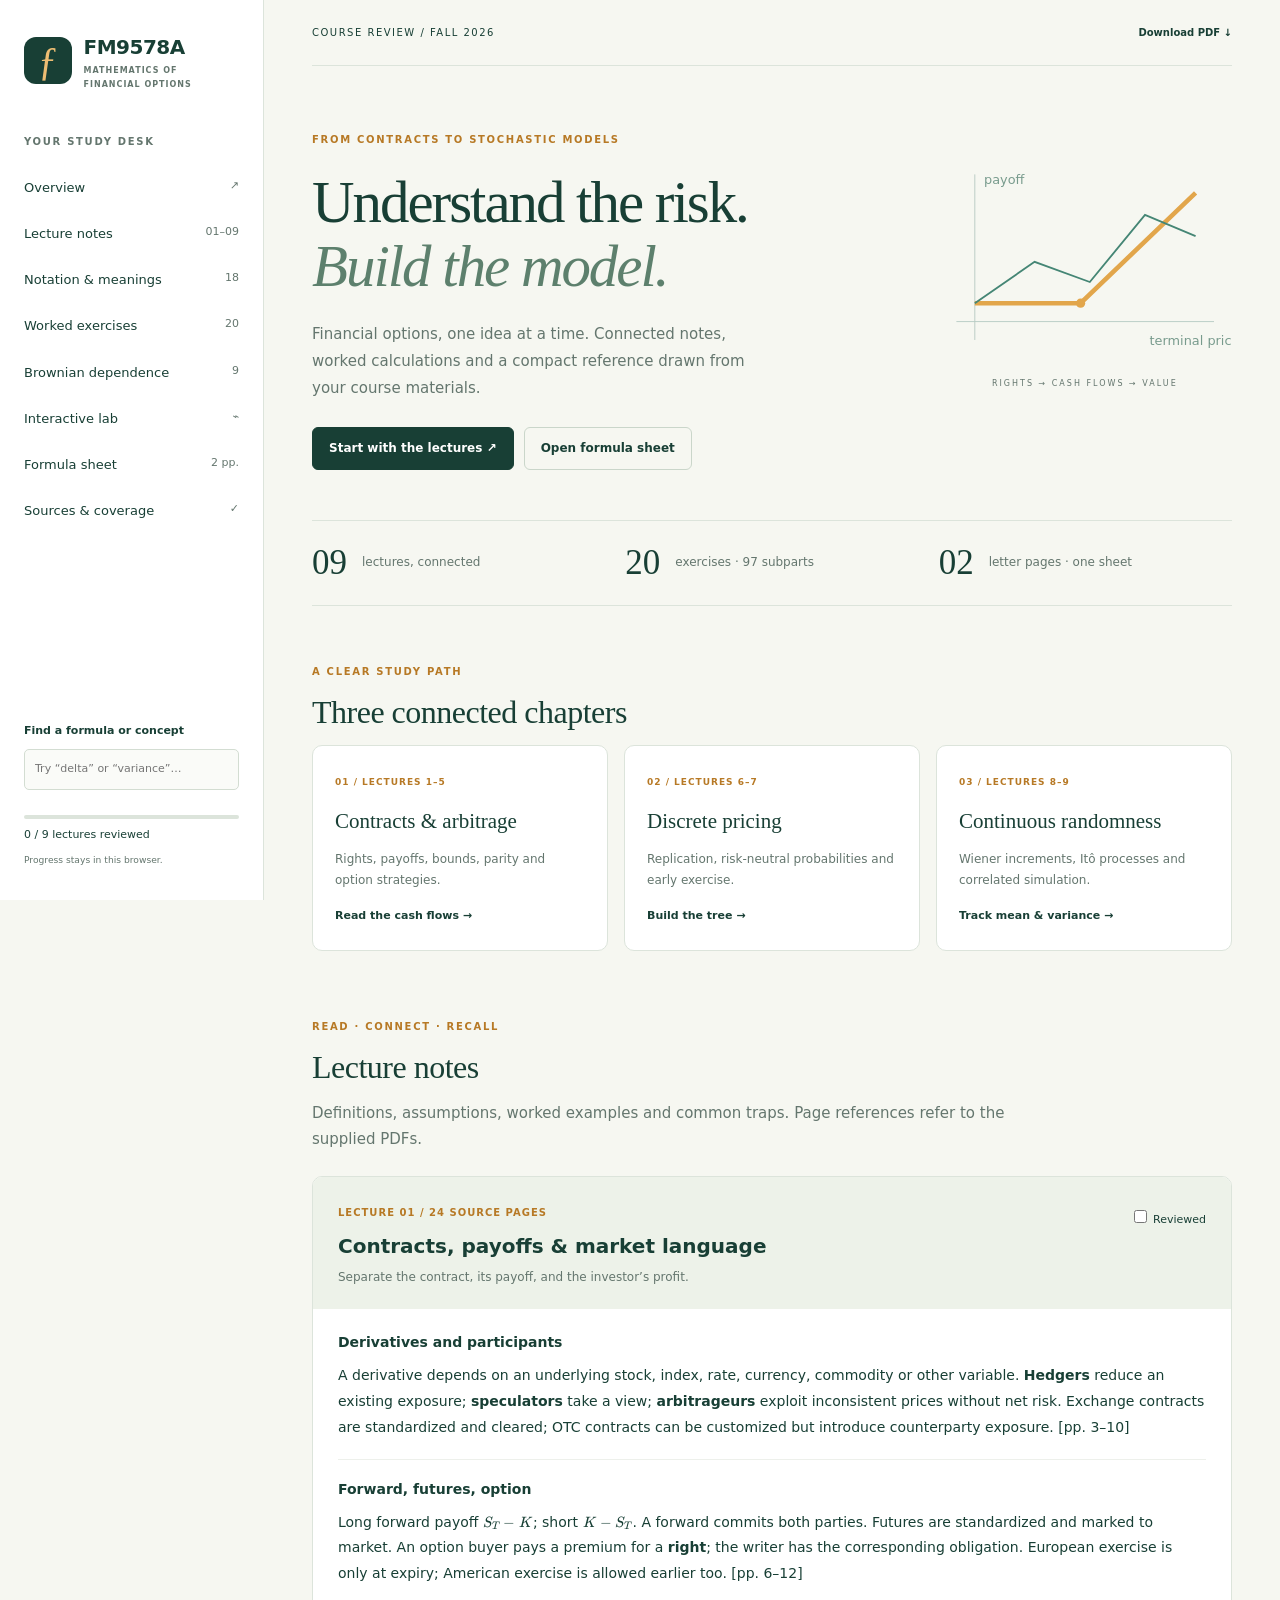
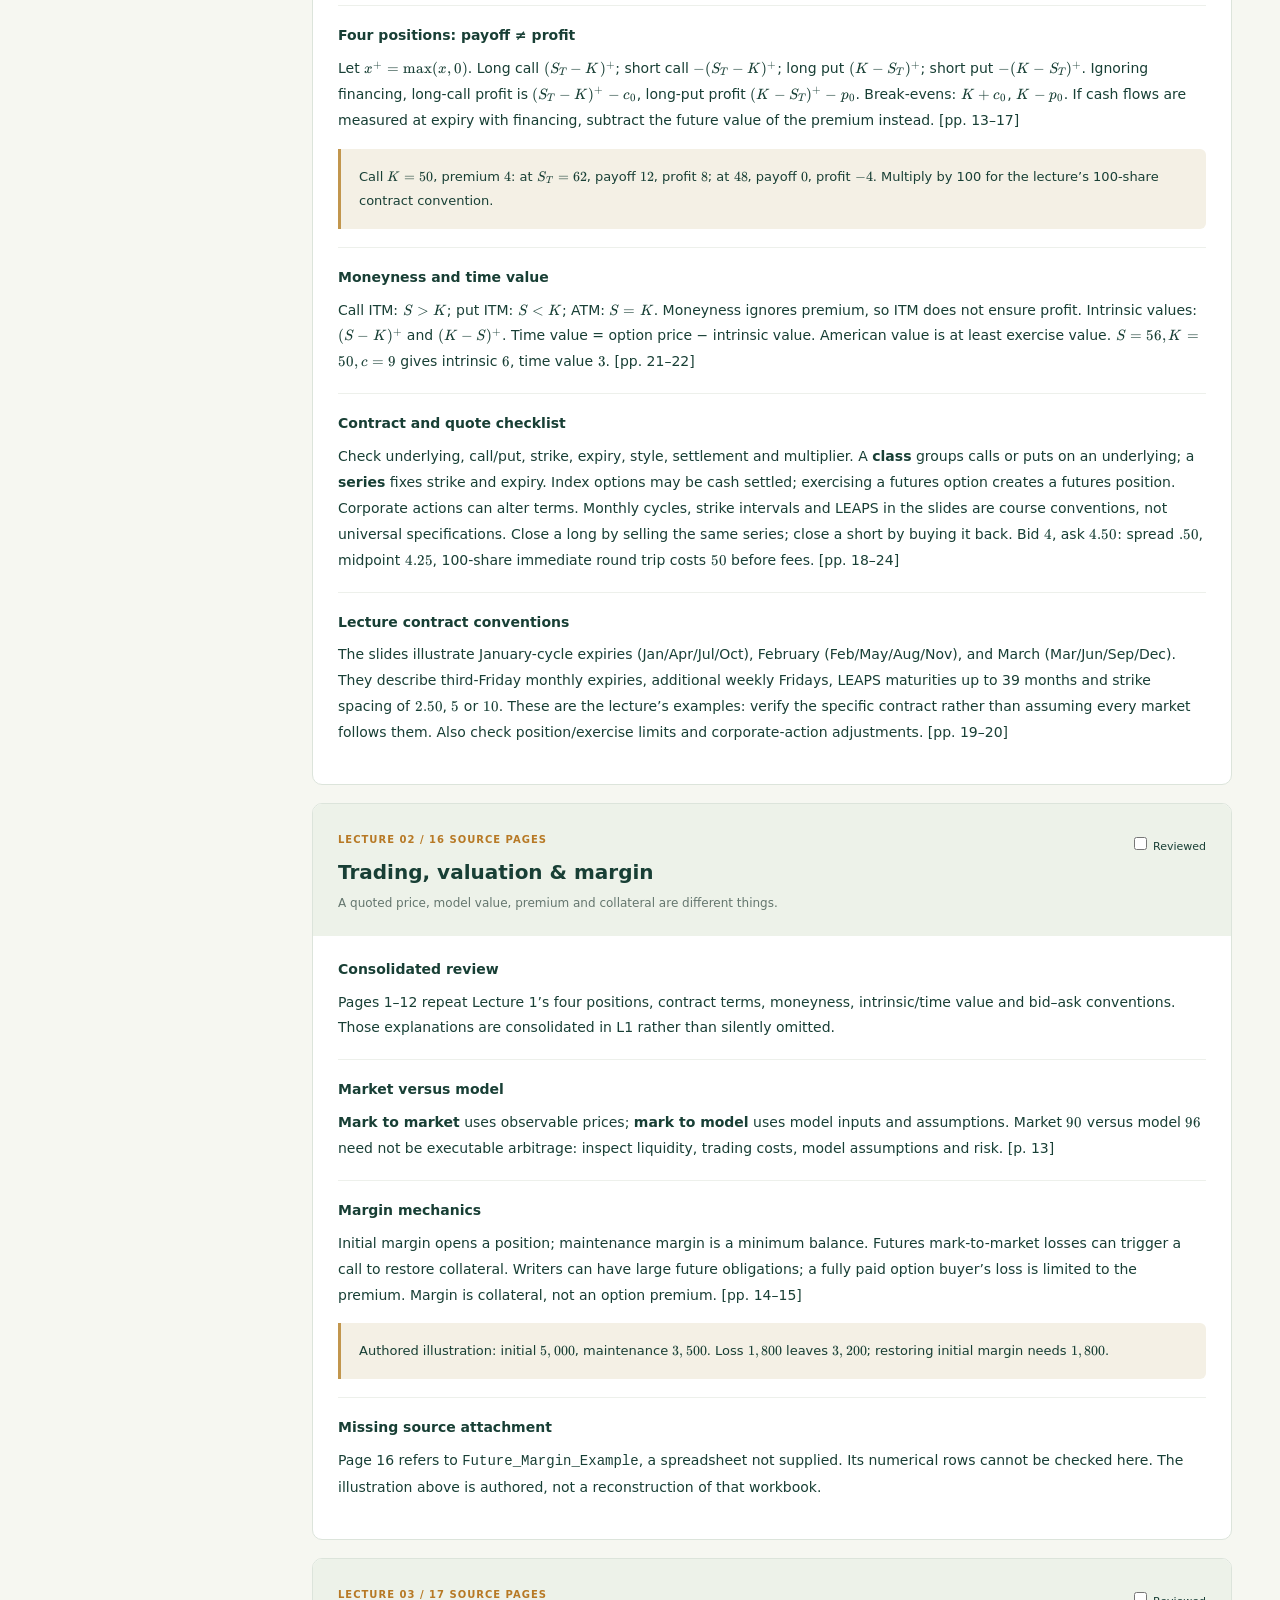
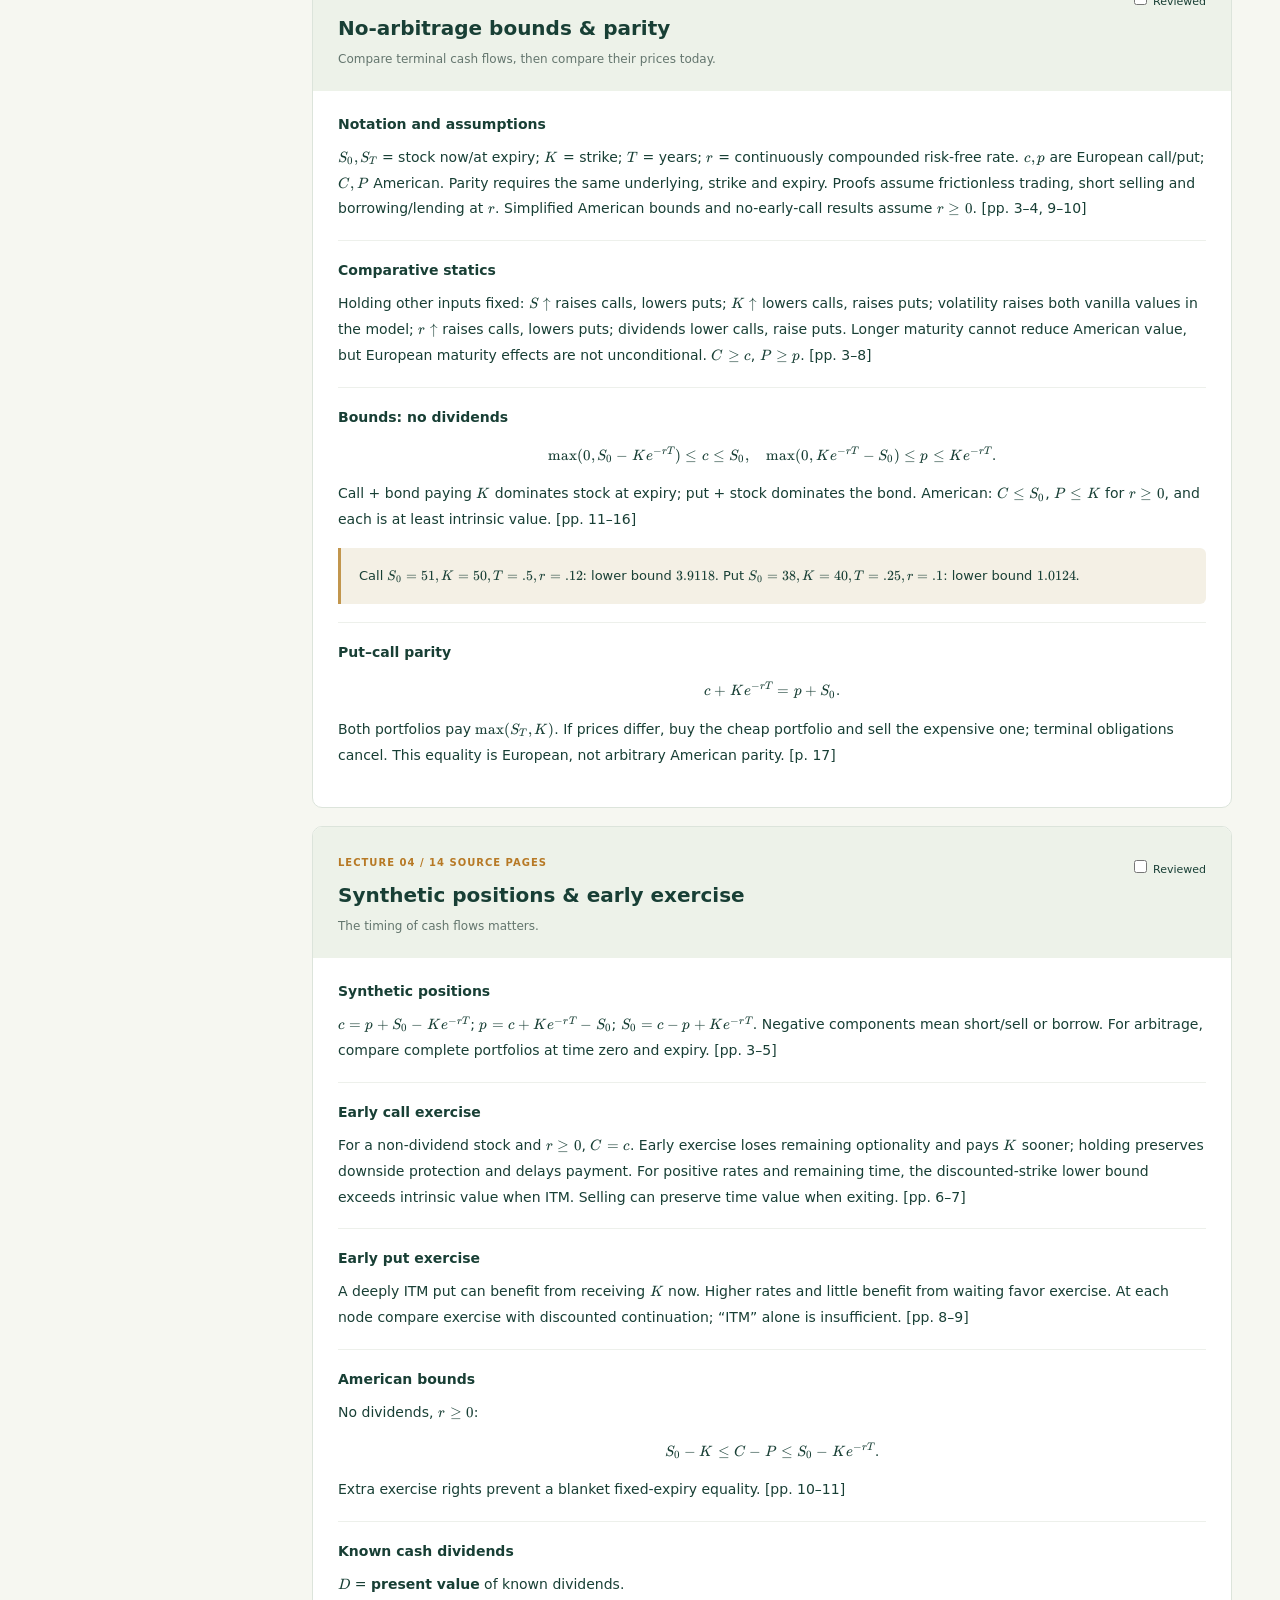
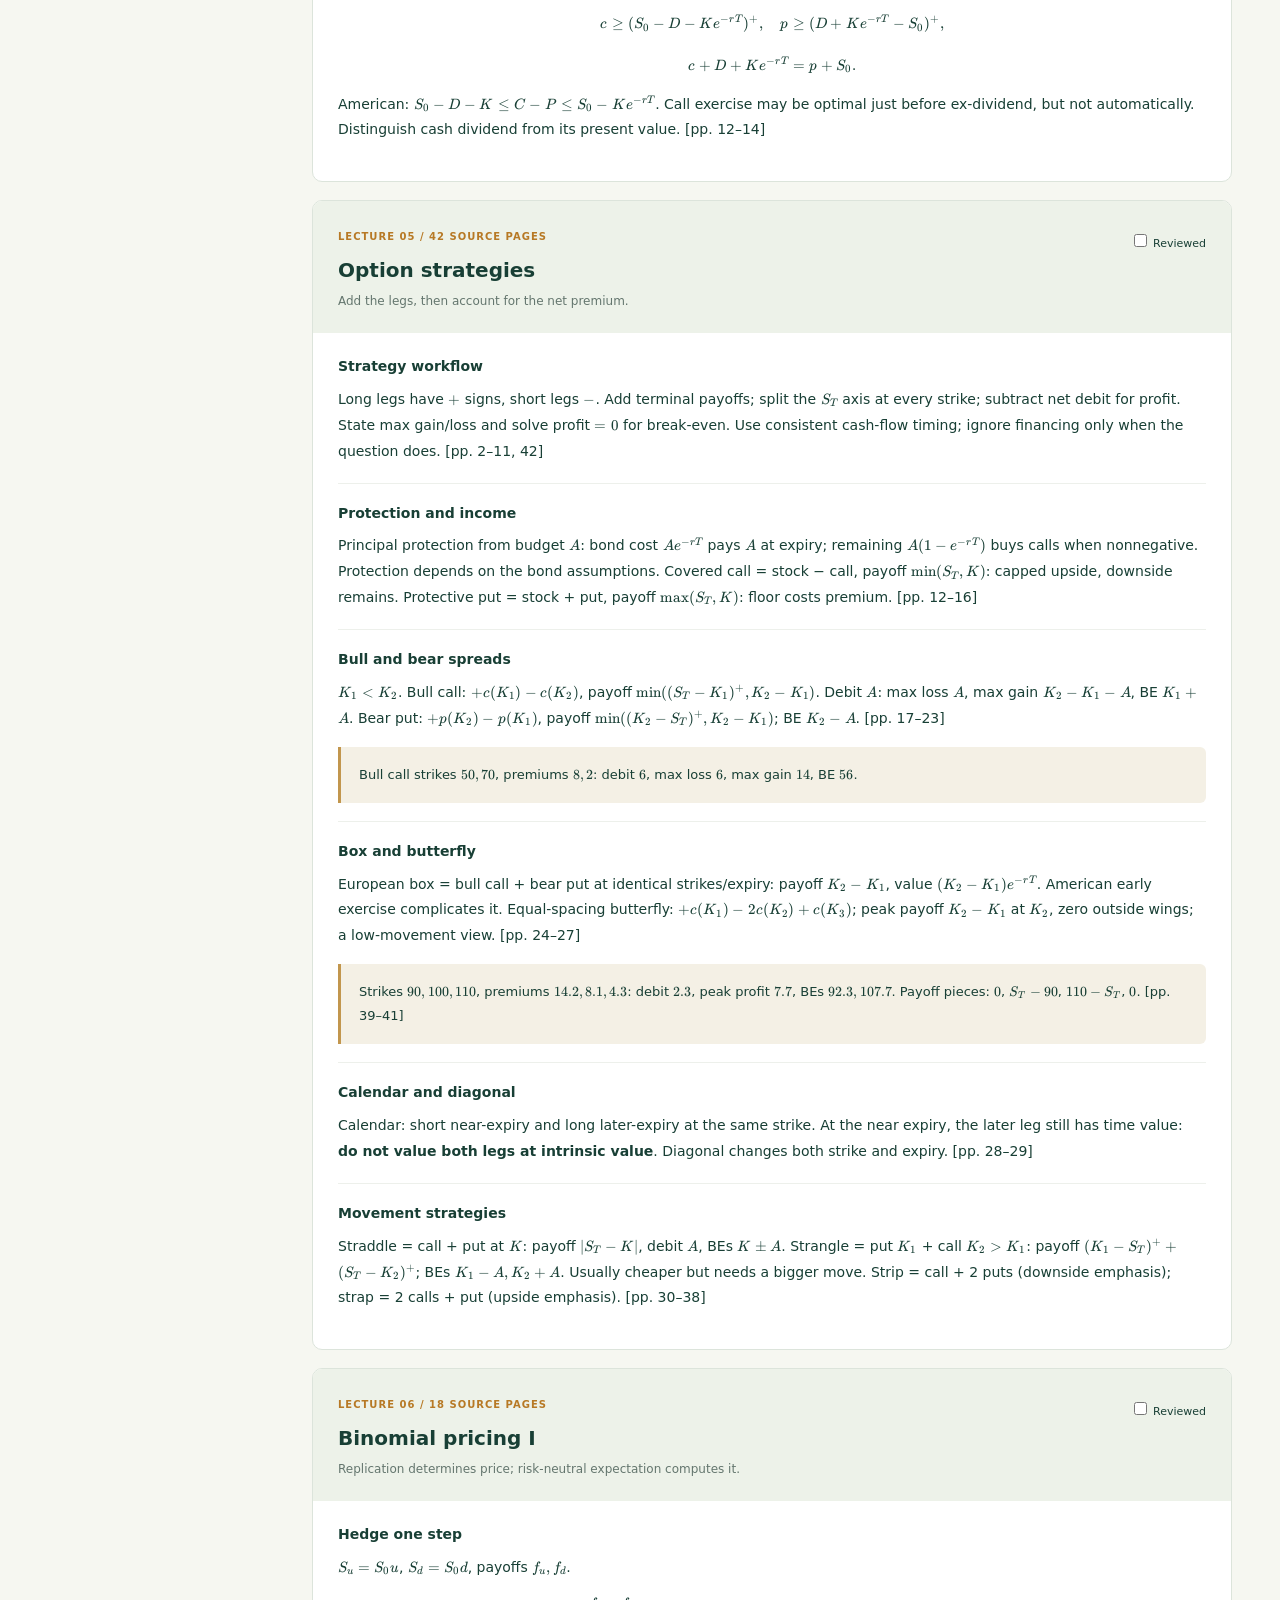
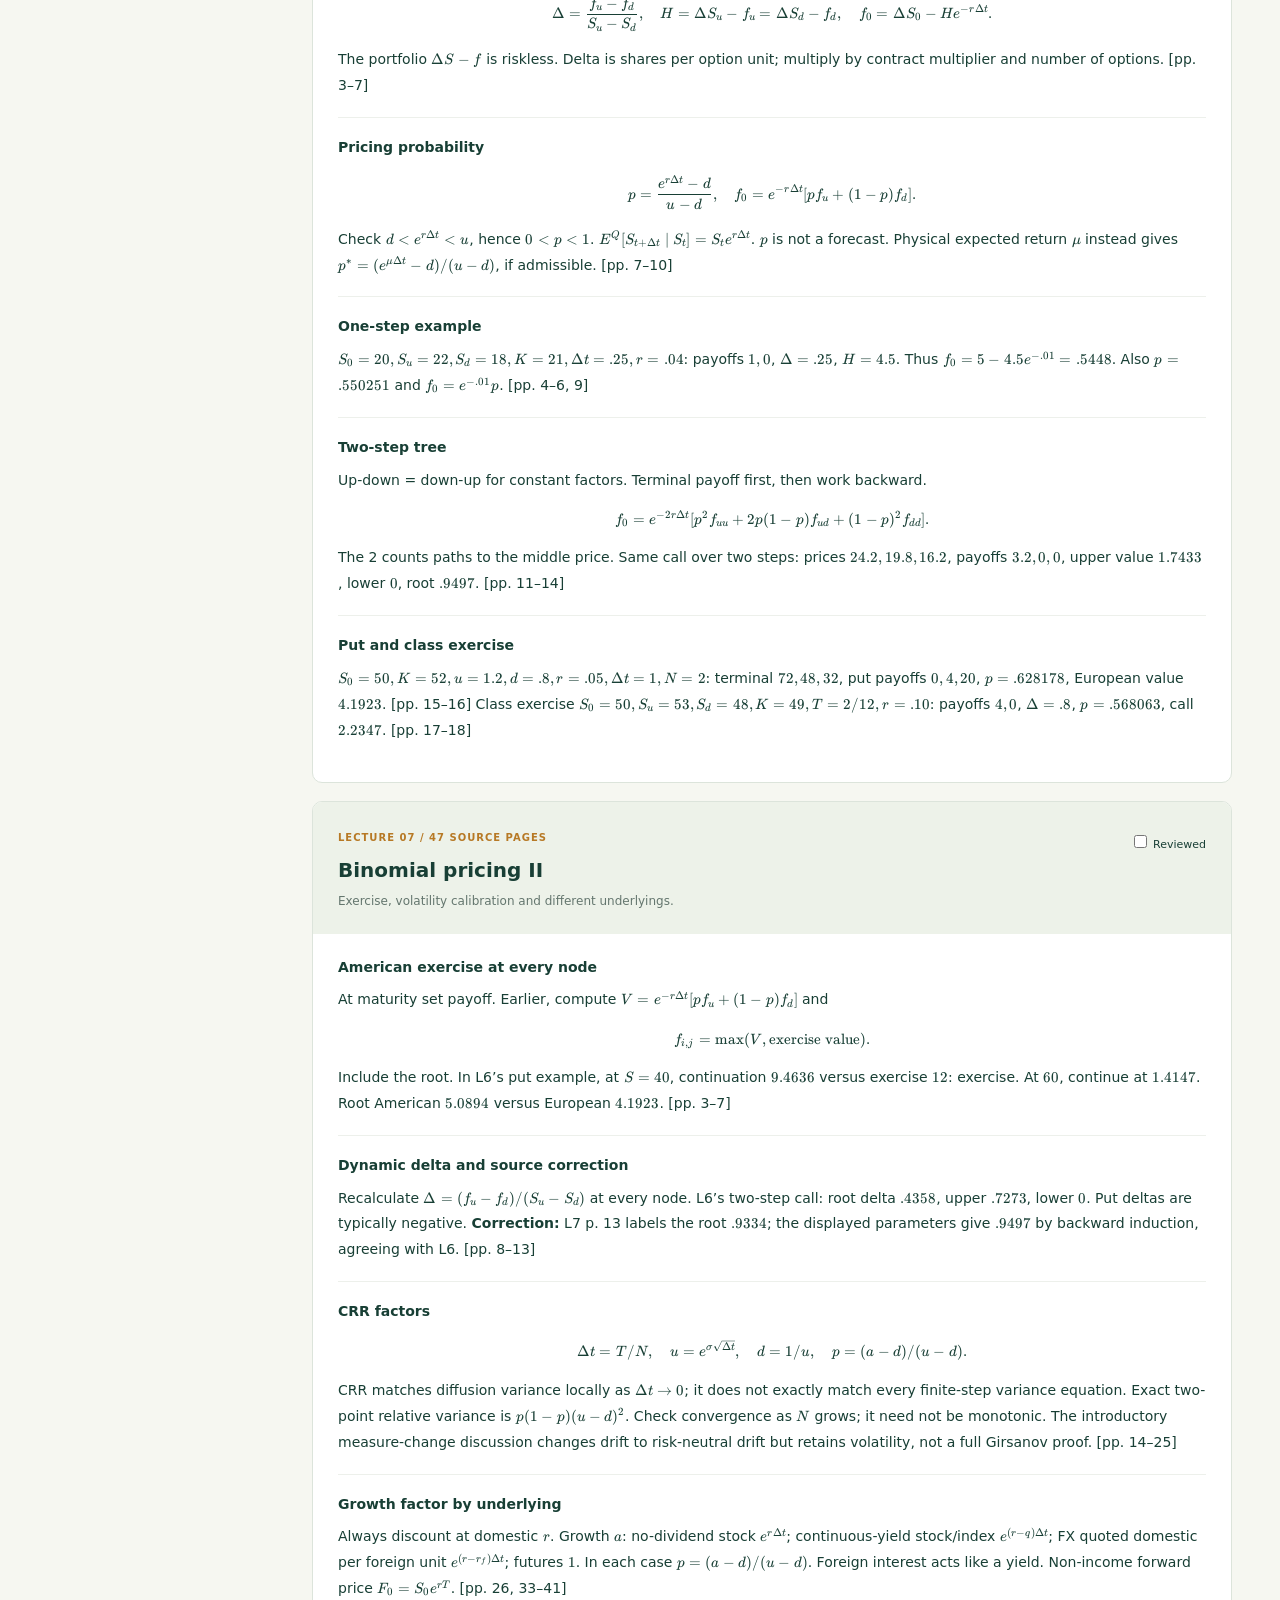
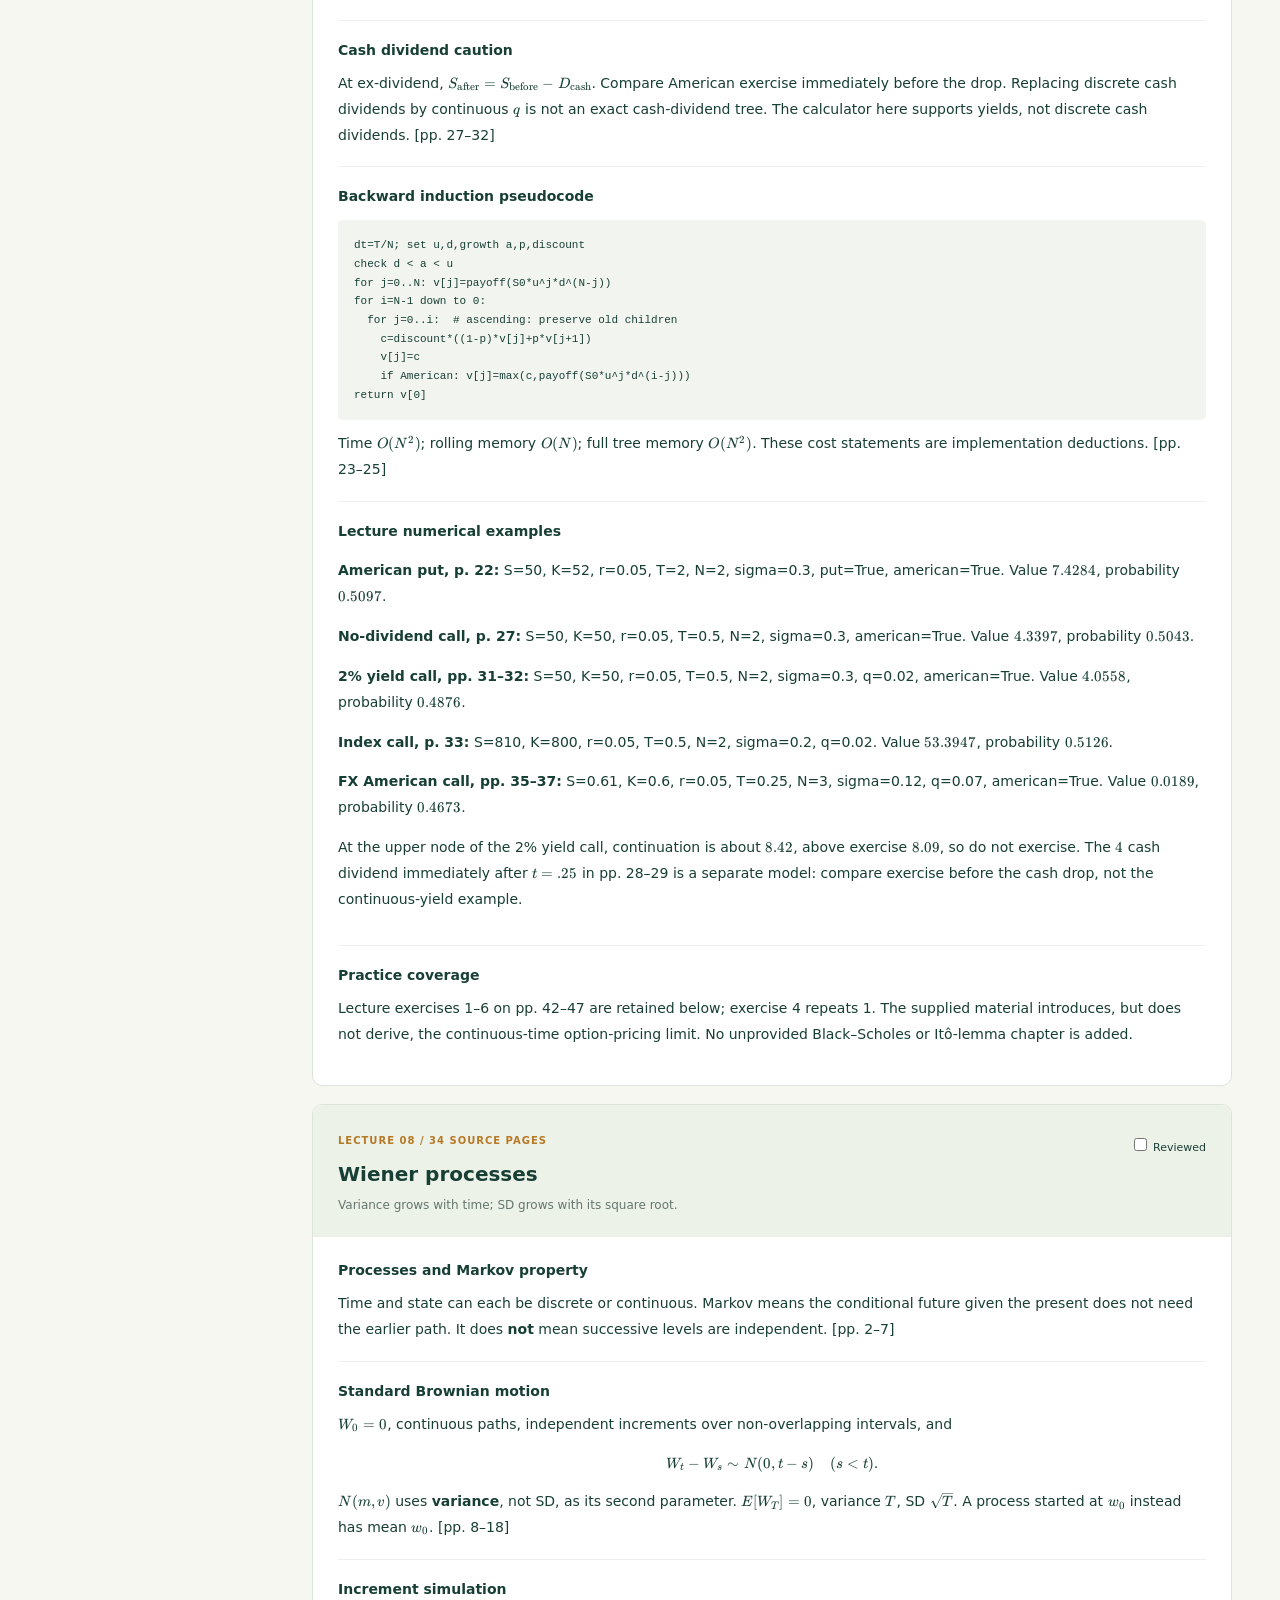
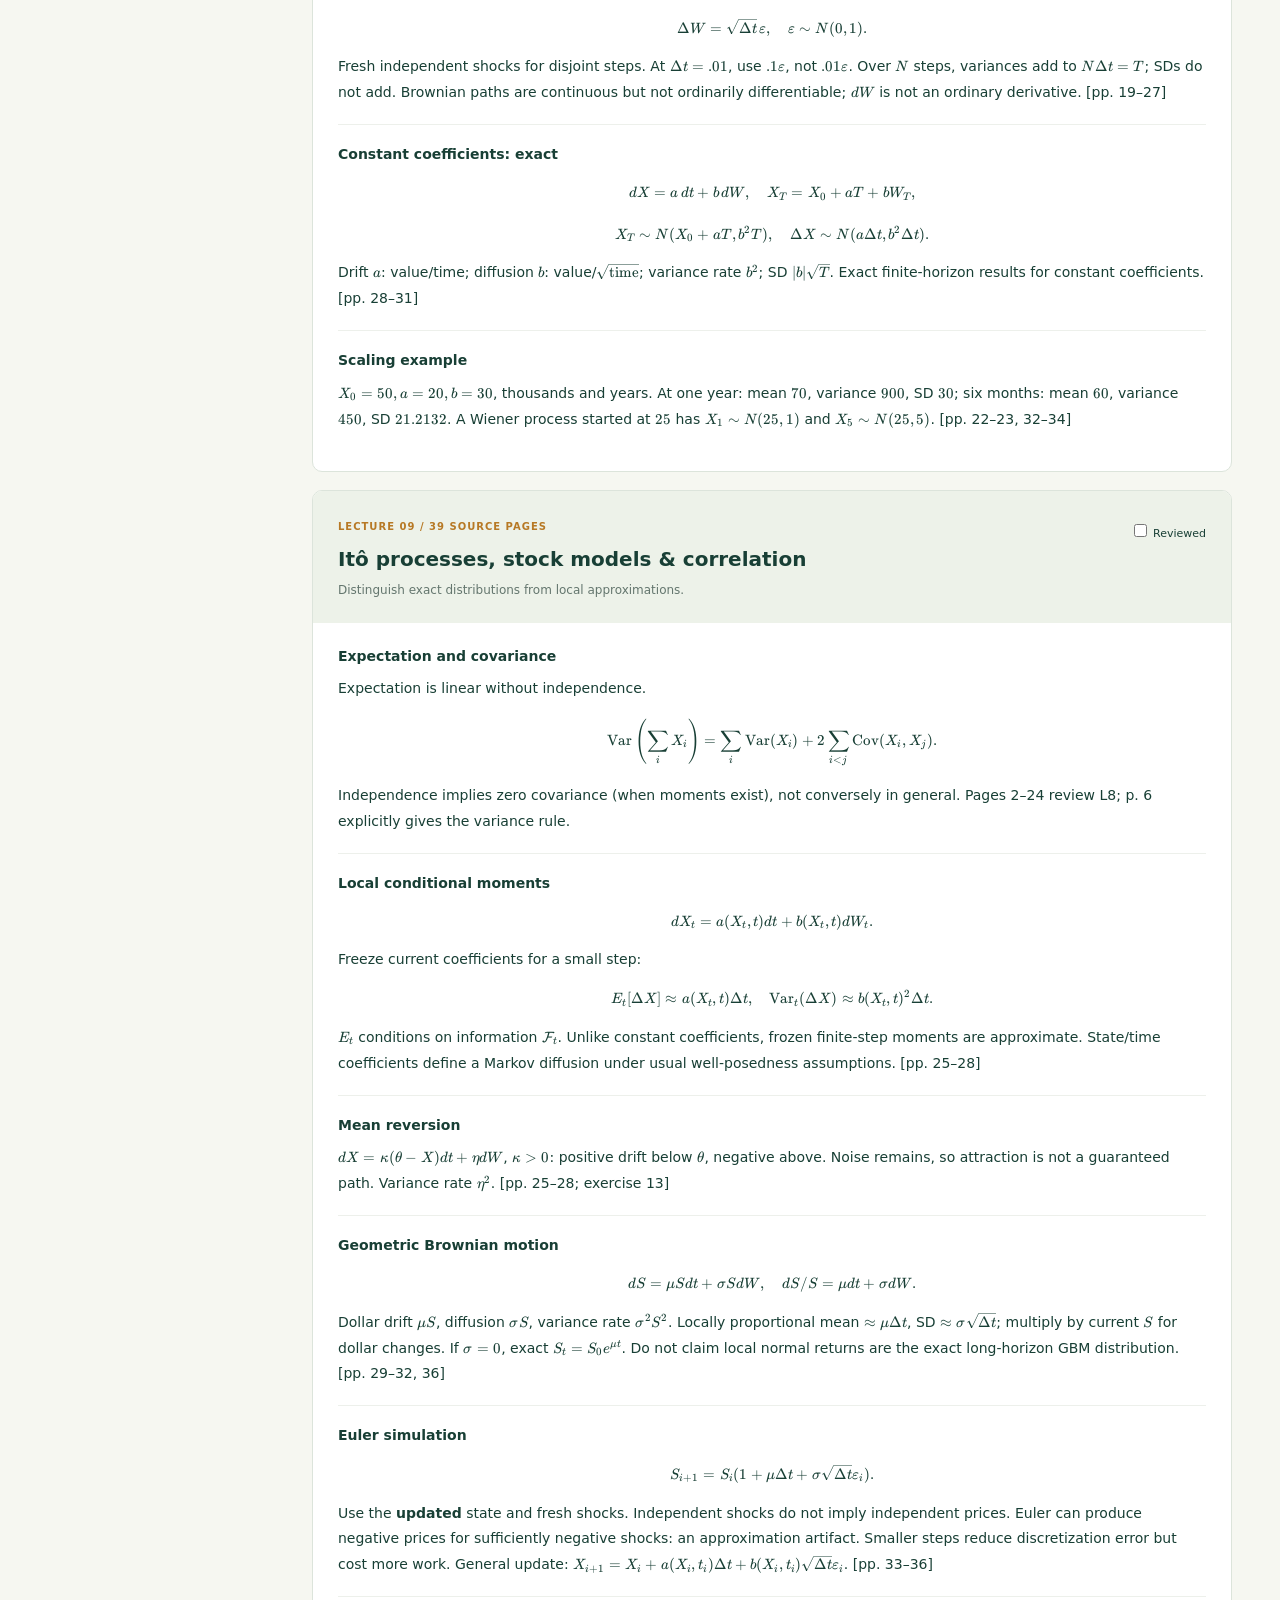
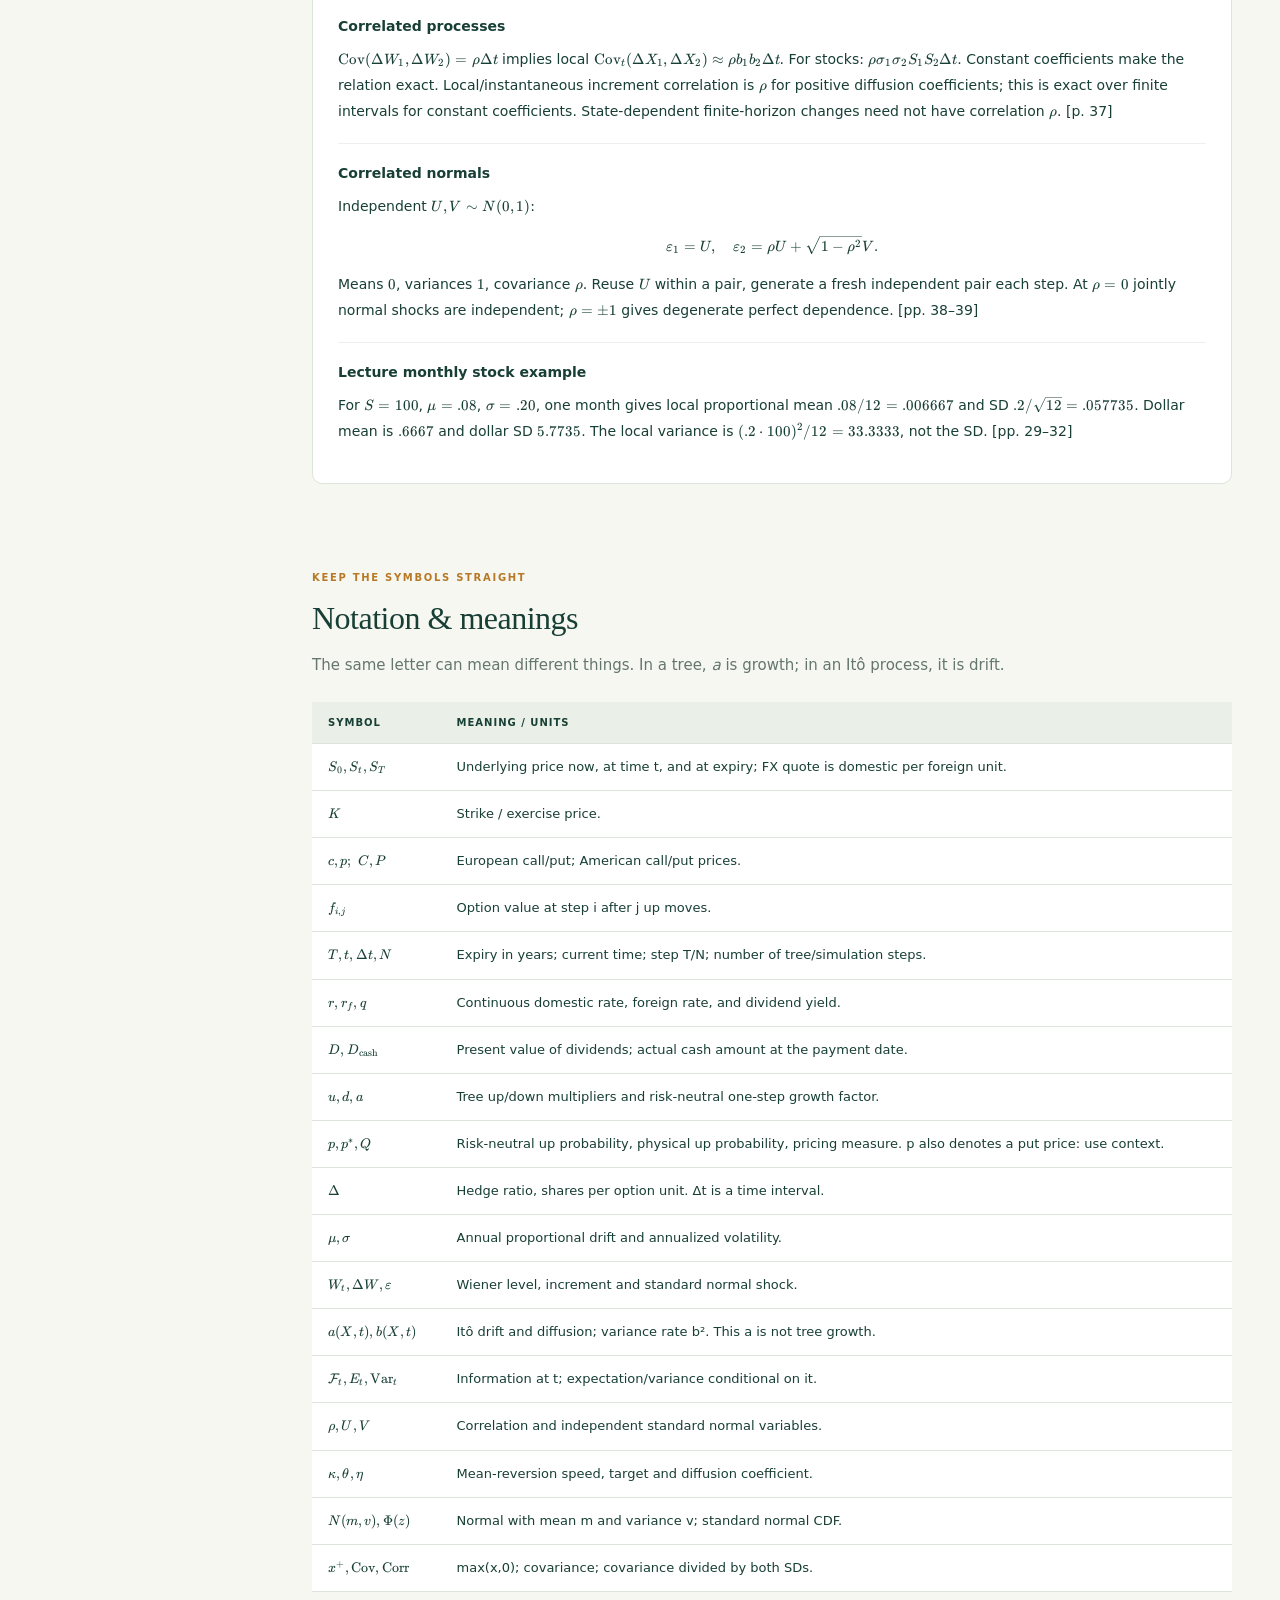
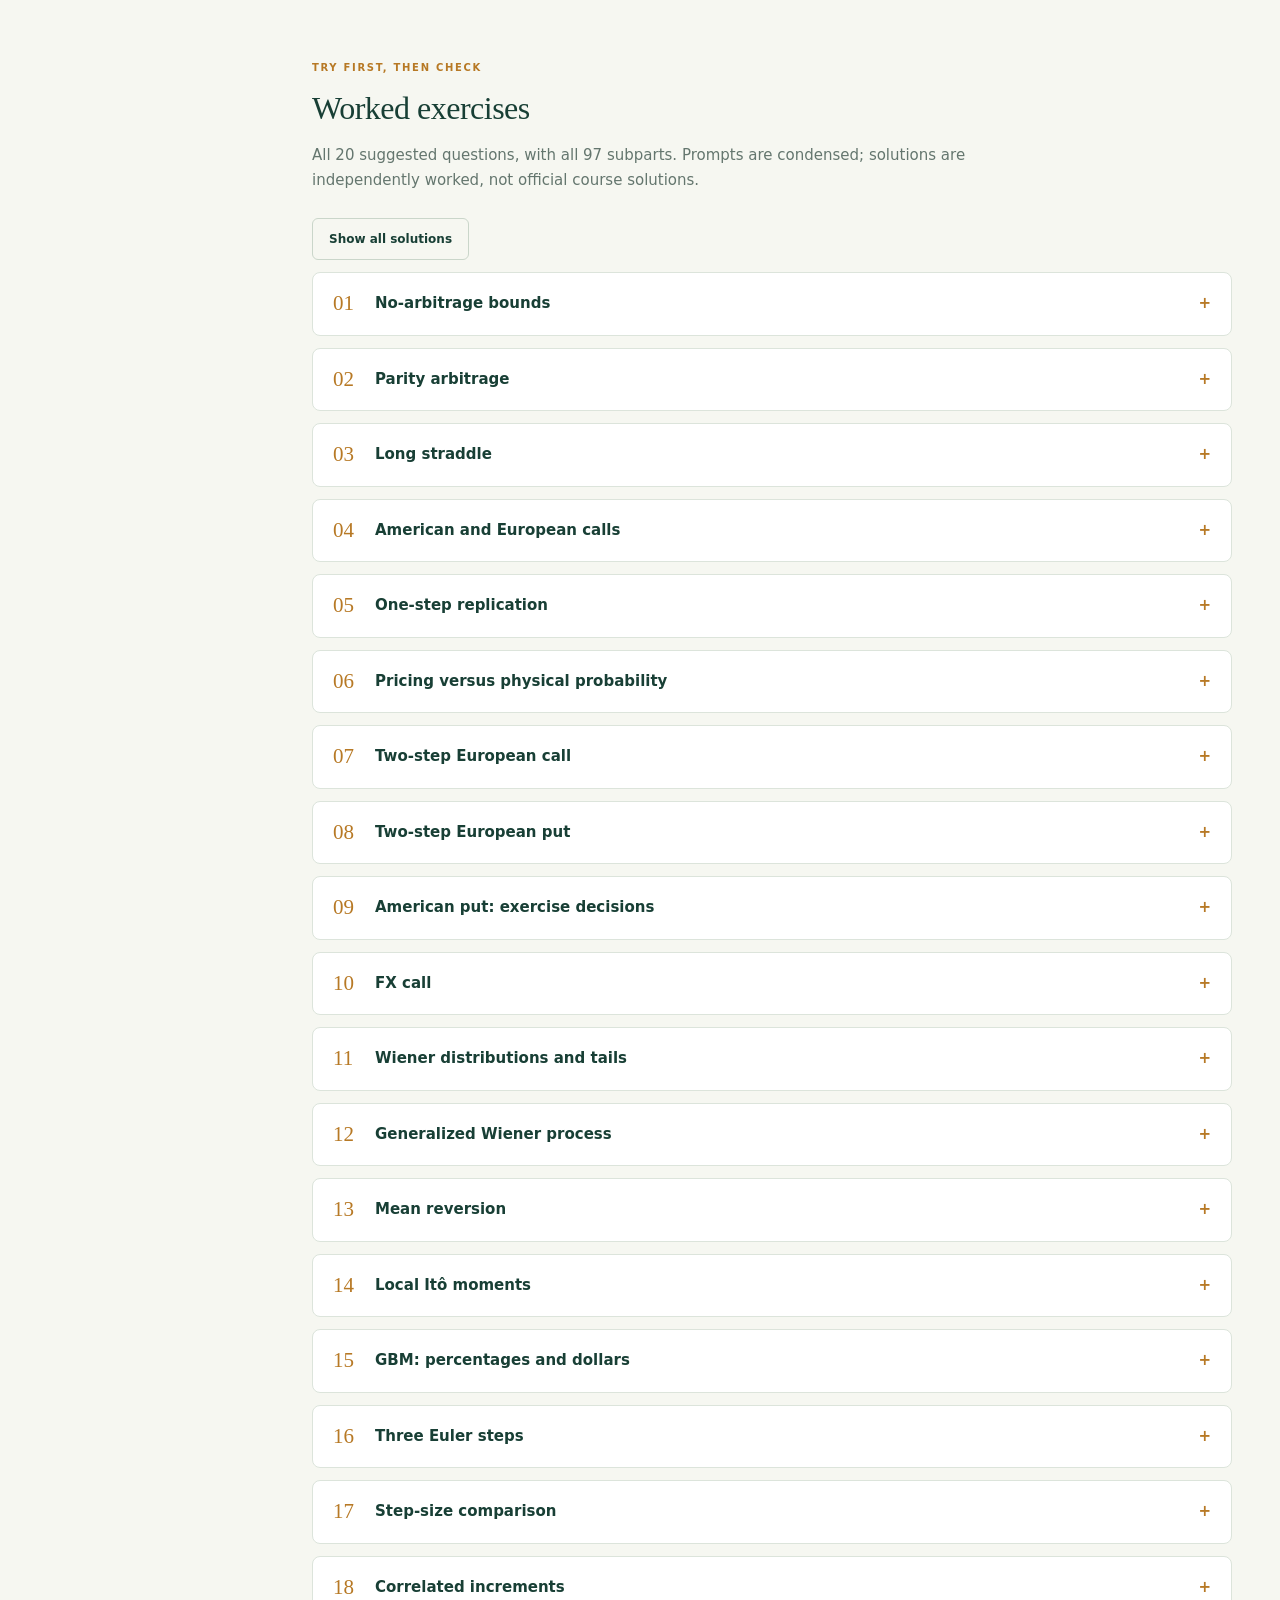
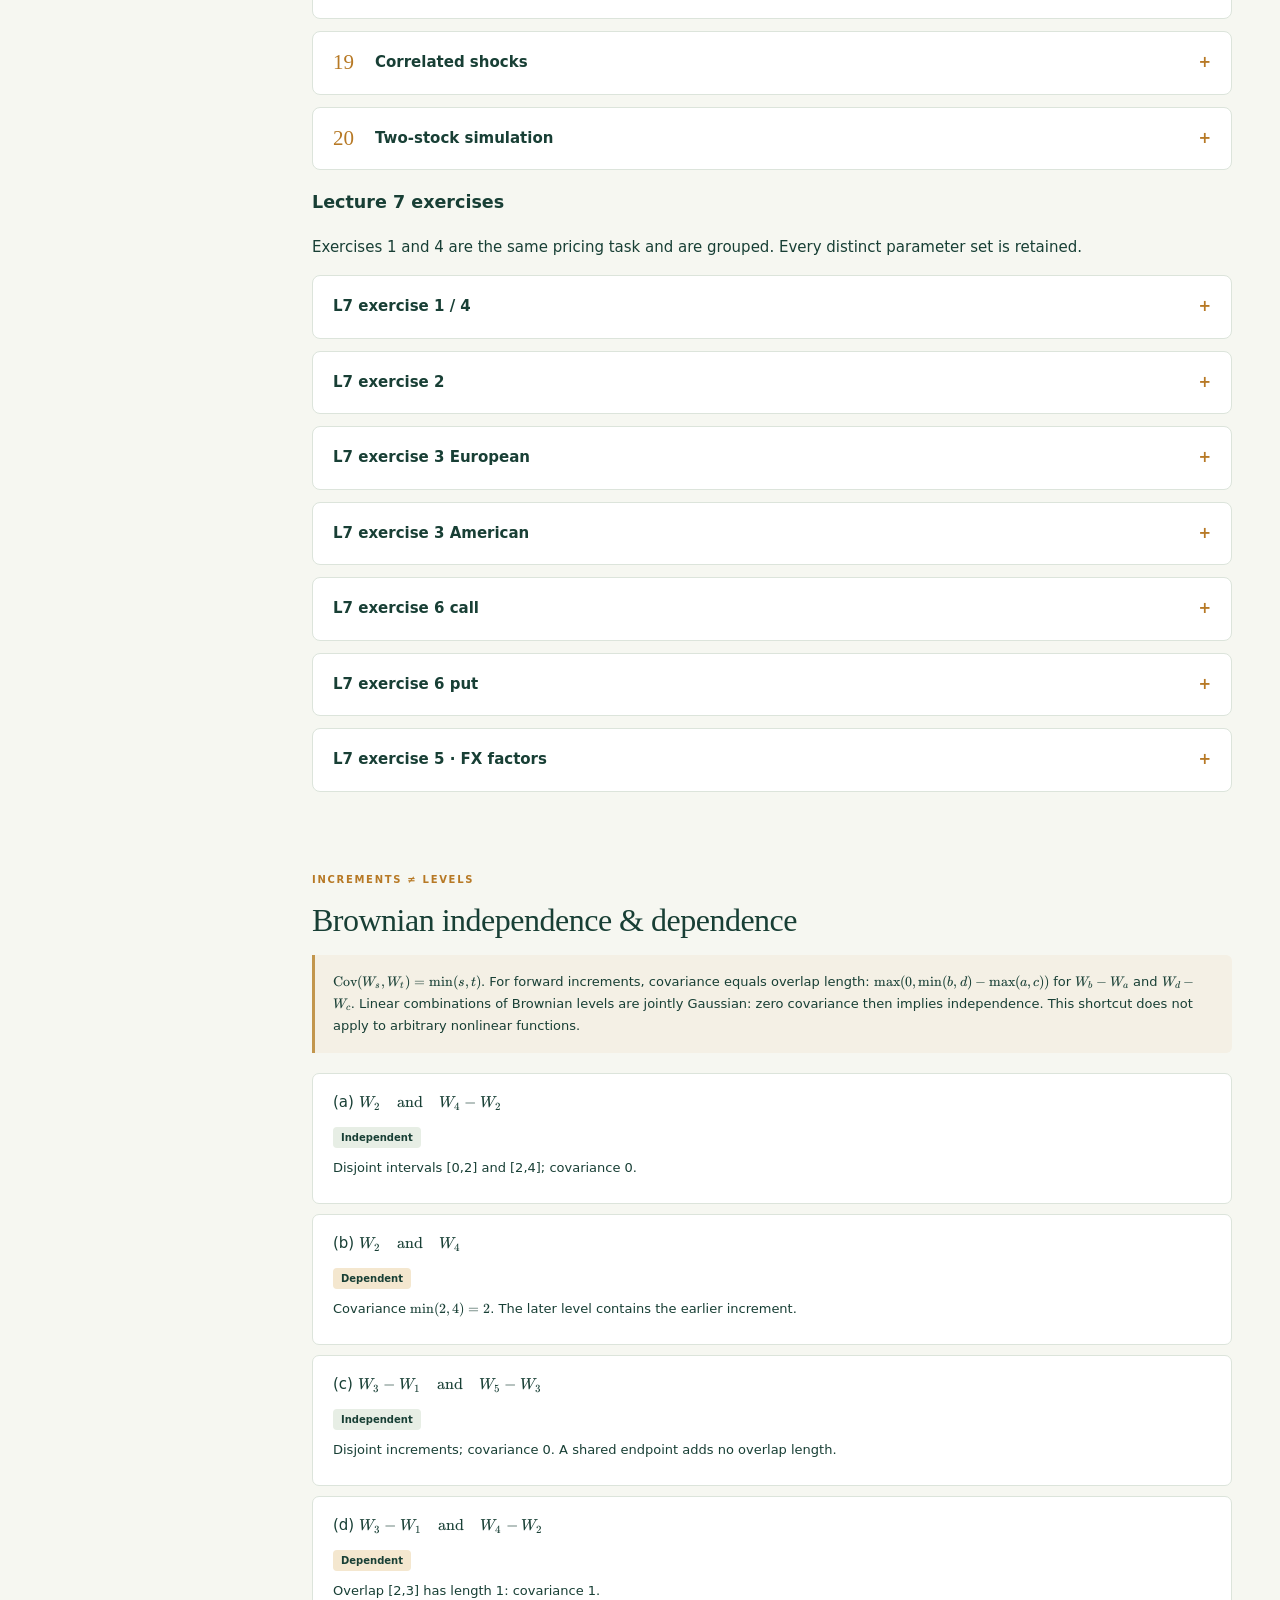
==== index.html @ 1f504281 "Build FM9578A review site, worked exercises and duplex formula sheet" ====
<!doctype html>
<html lang="en"><head><meta charset="utf-8"><meta name="viewport" content="width=device-width,initial-scale=1"><meta name="description" content="FM9578A financial options: lecture notes, worked exercises, binomial trees, Brownian motion and a two-sided formula sheet."><title>FM9578A · Financial Options</title><link rel="icon" href="assets/favicon.svg"><link rel="stylesheet" href="assets/katex/katex.min.css"><link rel="stylesheet" href="assets/site.css"><script defer src="assets/katex/katex-browser.js"></script><script defer src="assets/course-data.js"></script><script defer src="assets/math.js"></script><script defer src="assets/models.js"></script><script defer src="assets/app.js"></script></head>
<body><a class="skip" href="#main">Skip to content</a><aside class="sidebar"><a class="brand" href="#home"><span class="brand-icon">ƒ</span><span>FM9578A<small>MATHEMATICS OF FINANCIAL OPTIONS</small></span></a><div class="nav-label">YOUR STUDY DESK</div><nav aria-label="Course navigation"><a href="#home">Overview <span>↗</span></a><a href="#lectures">Lecture notes <span>01–09</span></a><a href="#notation">Notation & meanings <span>18</span></a><a href="#practice">Worked exercises <span>20</span></a><a href="#dependence">Brownian dependence <span>9</span></a><a href="#lab">Interactive lab <span>⌁</span></a><a href="formula-sheet.html">Formula sheet <span>2 pp.</span></a><a href="#sources">Sources & coverage <span>✓</span></a></nav><div class="sidebar-bottom"><label for="search">Find a formula or concept</label><input id="search" type="search" placeholder="Try “delta” or “variance”…"><p id="search-status" role="status"></p><div class="progress-track"><span id="progress-bar"></span></div><p id="progress-label">0 / 9 lectures reviewed</p><small>Progress stays in this browser.</small></div></aside>
<main id="main"><header class="topbar"><span>COURSE REVIEW / FALL 2026</span><a href="downloads/FM9578A-formula-sheet.pdf">Download PDF ↓</a></header>
<section id="home" class="hero"><div class="eyebrow">FROM CONTRACTS TO STOCHASTIC MODELS</div><h1>Understand the risk.<br><em>Build the model.</em></h1><p>Financial options, one idea at a time. Connected notes, worked calculations and a compact reference drawn from your course materials.</p><div class="hero-actions"><a class="button" href="#lectures">Start with the lectures ↗</a><a class="button secondary" href="formula-sheet.html">Open formula sheet</a></div><div class="hero-art" aria-hidden="true"><svg viewBox="0 0 320 220"><path d="M20 180H300M40 200V20" stroke="#b8cbc3" fill="none"/><path d="M40 160H155L280 40" stroke="#e2a64b" stroke-width="5" fill="none"/><path d="M40 160L105 115L165 137L225 64L280 87" stroke="#458675" stroke-width="2" fill="none"/><circle cx="155" cy="160" r="5" fill="#e2a64b"/><text x="230" y="205" fill="#789b8d" font-size="14">terminal price</text><text x="50" y="30" fill="#789b8d" font-size="14">payoff</text></svg><div>RIGHTS → CASH FLOWS → VALUE</div></div></section>
<div class="stats"><div><strong>09</strong><span>lectures, connected</span></div><div><strong>20</strong><span>exercises · 97 subparts</span></div><div><strong>02</strong><span>letter pages · one sheet</span></div></div>
<section class="section"><div class="section-title"><span class="eyebrow">A CLEAR STUDY PATH</span><h2>Three connected chapters</h2></div><div class="chapter-grid"><a href="#l1"><span>01 / LECTURES 1–5</span><h3>Contracts & arbitrage</h3><p>Rights, payoffs, bounds, parity and option strategies.</p><b>Read the cash flows →</b></a><a href="#l6"><span>02 / LECTURES 6–7</span><h3>Discrete pricing</h3><p>Replication, risk-neutral probabilities and early exercise.</p><b>Build the tree →</b></a><a href="#l8"><span>03 / LECTURES 8–9</span><h3>Continuous randomness</h3><p>Wiener increments, Itô processes and correlated simulation.</p><b>Track mean & variance →</b></a></div></section>
<section id="lectures" class="section"><div class="section-title"><span class="eyebrow">READ · CONNECT · RECALL</span><h2>Lecture notes</h2><p>Definitions, assumptions, worked examples and common traps. Page references refer to the supplied PDFs.</p></div><div id="lecture-list"></div></section>
<section id="notation" class="section"><div class="section-title"><span class="eyebrow">KEEP THE SYMBOLS STRAIGHT</span><h2>Notation & meanings</h2><p>The same letter can mean different things. In a tree, <i>a</i> is growth; in an Itô process, it is drift.</p></div><div class="table-wrap"><table><thead><tr><th>Symbol</th><th>Meaning / units</th></tr></thead><tbody id="notation-body"></tbody></table></div></section>
<section id="practice" class="section"><div class="section-title"><span class="eyebrow">TRY FIRST, THEN CHECK</span><h2>Worked exercises</h2><p>All 20 suggested questions, with all 97 subparts. Prompts are condensed; solutions are independently worked, not official course solutions.</p><button id="toggle-solutions" class="button secondary">Show all solutions</button></div><div id="exercise-list"></div><h3>Lecture 7 exercises</h3><p>Exercises 1 and 4 are the same pricing task and are grouped. Every distinct parameter set is retained.</p><div id="extra-list"></div></section>
<section id="dependence" class="section"><div class="section-title"><span class="eyebrow">INCREMENTS ≠ LEVELS</span><h2>Brownian independence & dependence</h2></div><div class="callout math-content">$\operatorname{Cov}(W_s,W_t)=\min(s,t)$. For forward increments, covariance equals overlap length: $\max(0,\min(b,d)-\max(a,c))$ for $W_b-W_a$ and $W_d-W_c$. Linear combinations of Brownian levels are jointly Gaussian: zero covariance then implies independence. This shortcut does not apply to arbitrary nonlinear functions.</div><div id="dependence-list"></div></section>
<section id="lab" class="section"><div class="section-title"><span class="eyebrow">CHANGE AN INPUT. SEE WHY.</span><h2>Interactive lab</h2><p>Course-scale tools for checking intuition and arithmetic.</p></div>
<article class="lab-card"><h3>01 / Option payoff explorer</h3><p>Payoff and profit per underlying unit. Net debit is paid initially; this illustration ignores financing.</p><form id="payoff-form" class="controls"><label>Strategy<select name="strategy"><option value="call">Long call</option><option value="put">Long put</option><option value="straddle">Straddle</option><option value="bull">Bull call spread</option><option value="bear">Bear put spread</option><option value="strangle">Strangle</option><option value="butterfly">Butterfly</option><option value="covered">Covered call</option><option value="protective">Protective put</option><option value="strip">Strip</option><option value="strap">Strap</option></select></label><label>Strike K / lower strike<input name="K" type="number" value="75" min=".01" step="any"></label><label>Strike width<input name="width" type="number" value="20" min=".01" step="any"></label><label>Net debit (all legs)<input name="debit" type="number" value="6" step="any"></label><button class="button">Plot payoff</button></form><div id="payoff-result" role="status"></div><svg id="payoff-chart" viewBox="0 0 760 300" role="img" aria-label="Option payoff and profit across terminal underlying prices"></svg><p class="legend"><span class="dot green"></span> Payoff <span class="dot amber"></span> Profit</p></article>
<article class="lab-card"><h3>02 / CRR binomial pricer</h3><p>Continuous yields only; no discrete cash-dividend adjustment. Rates are decimals: 0.05 means 5%.</p><form id="tree-form" class="controls"><label>Underlying<select name="underlying"><option value="stock">Stock / index</option><option value="fx">Foreign currency</option><option value="future">Futures</option></select></label><label>Option<select name="kind"><option value="call">Call</option><option value="put">Put</option></select></label><label>Exercise<select name="style"><option value="european">European</option><option value="american">American</option></select></label><label>Current price S₀ / F₀<input name="S" type="number" value="45" min=".0001" step="any"></label><label>Strike K<input name="K" type="number" value="48" min=".0001" step="any"></label><label>Domestic r<input name="r" type="number" value=".05" step="any"></label><label>Yield q / foreign r_f<input name="q" type="number" value="0" step="any"></label><label>Volatility σ<input name="sigma" type="number" value=".3" min=".0001" step="any"></label><label>Years T<input name="T" type="number" value="1" min=".0001" step="any"></label><label>Steps N (1–200)<input name="N" type="number" value="2" min="1" max="200" step="1"></label><button class="button">Price option</button></form><div id="tree-result" role="status"></div><div id="tree-nodes" class="table-wrap"></div></article>
<article class="lab-card"><h3>03 / Brownian scaling & correlated paths</h3><p>Two standard Brownian paths; reproducible seed, fresh independent normal pairs each step. One path is not a distribution.</p><form id="brownian-form" class="controls"><label>Time horizon T<input name="T" type="number" value="1" min=".01" max="20" step="any"></label><label>Correlation ρ<input name="rho" type="number" value=".65" min="-1" max="1" step="any"></label><label>Seed<input name="seed" type="number" value="9578" step="1"></label><button class="button">Simulate paths</button></form><div id="brownian-result" role="status"></div><svg id="brownian-chart" viewBox="0 0 760 300" role="img" aria-label="Two correlated Brownian sample paths"></svg><p class="legend"><span class="dot green"></span> W₁ <span class="dot amber"></span> W₂</p></article></section>
<section id="sources" class="section"><div class="section-title"><span class="eyebrow">TRACEABLE, COURSE-SPECIFIC</span><h2>Sources & coverage</h2></div><p>Based on the 11 supplied documents: 251 lecture pages, 3 supplement pages and 7 exercise pages. Repeated slide builds are grouped; the source map accounts for every physical page. Original PDFs are not republished.</p><div id="source-table"></div><div class="callout"><b>Read the limitations.</b> The Lecture 2 margin spreadsheet was not supplied. Lecture 7 p. 13 contains a root-price inconsistency (0.9334 versus computed 0.9497). CRR variance matching is local/asymptotic; state-dependent finite-step Itô moments are approximations. These distinctions are preserved in the notes.</div><p><a href="downloads/FM9578A-notes.md">Download complete notes & solutions (Markdown) ↓</a> · <a href="downloads/source-coverage.json">Detailed source map</a> · <a href="https://github.com/ericbian22/FM9578A">GitHub repository ↗</a></p></section>
<footer>FM9578A · Course review companion · Based on supplied Lectures 1–9<br>Formula sheet: US Letter, two pages. Print duplex at 100%, flip on long edge.</footer></main></body></html>
---- assets/site.css ----
:root{--ink:#183f35;--muted:#64766e;--paper:#f6f7f1;--line:#dce4db;--gold:#b77925;--light:#eaf0e8}*{box-sizing:border-box}html{scroll-behavior:smooth;scroll-padding-top:24px}body{margin:0;background:var(--paper);color:var(--ink);font:15px/1.7 system-ui,-apple-system,Segoe UI,sans-serif}a{color:inherit}button,input,select{font:inherit}a,button,input,select,summary{outline-offset:5px}button,a{touch-action:manipulation}.skip{position:absolute;top:-80px;z-index:9;background:white;padding:12px}.skip:focus{top:8px}.sidebar{position:fixed;inset:0 auto 0 0;width:264px;padding:30px 24px;background:#fff;border-right:1px solid var(--line);overflow-y:auto;display:flex;flex-direction:column}.brand{display:flex;align-items:center;gap:12px;text-decoration:none;font-size:20px;font-weight:700;letter-spacing:-.5px}.brand-icon{background:var(--ink);color:#edbd73;padding:0 14px;border-radius:12px;font:40px Georgia}.brand small{display:block;font-size:8px;letter-spacing:1px;color:var(--muted);max-width:145px}.nav-label,.eyebrow{font-size:10px;font-weight:750;letter-spacing:1.7px}.nav-label{margin:42px 0 14px;color:var(--muted)}nav a{display:flex;justify-content:space-between;text-decoration:none;padding:11px 10px;margin:2px -10px;border-radius:7px;font-size:13px}nav a:hover,nav a.active{background:var(--light)}nav a span{font-size:11px;color:var(--muted)}.sidebar-bottom{margin-top:auto;padding-top:32px;font-size:11px}.sidebar-bottom label{display:block;font-weight:650;margin-bottom:8px}.sidebar-bottom input{width:100%;font-size:11px}.sidebar-bottom small{color:var(--muted)}.progress-track{height:4px;background:var(--line);border-radius:3px;margin-top:25px}.progress-track span{display:block;height:100%;background:#458675}.sidebar-bottom p{margin:7px 0}main{margin-left:264px;padding:0 48px;max-width:1560px}.topbar{display:flex;justify-content:space-between;gap:15px;padding:24px 0;border-bottom:1px solid var(--line);font-size:10px;letter-spacing:1.5px}.topbar a{text-decoration:none;font-weight:700;letter-spacing:0}.hero{position:relative;padding:65px 0 50px;min-height:420px}.hero .eyebrow{color:var(--gold)}h1{font:clamp(42px,4.6vw,66px)/1.08 Georgia,serif;letter-spacing:-2px;margin:23px 0}h1 em{font-weight:400;color:#5d806d}.hero p{max-width:470px;color:var(--muted);font-size:15px;line-height:1.8}.hero-actions{display:flex;gap:10px;margin-top:25px;flex-wrap:wrap}.button{display:inline-block;background:var(--ink);color:white;border:1px solid var(--ink);padding:10px 16px;border-radius:6px;font-size:12px;font-weight:650;text-decoration:none;cursor:pointer}.secondary{background:transparent;color:var(--ink);border-color:#cad6ca}.button:hover{filter:brightness(1.15)}.hero-art{position:absolute;right:0;top:90px;width:32%;max-width:320px}.hero-art div{text-align:center;font-size:8px;letter-spacing:2px;color:var(--muted);margin-top:10px}.stats{display:grid;grid-template-columns:repeat(3,1fr);border-block:1px solid var(--line);padding:22px 0;gap:20px}.stats>div{display:flex;align-items:center;gap:15px}.stats strong{font:35px Georgia}.stats span{font-size:12px;color:var(--muted)}.section{padding:52px 0 10px;scroll-margin-top:10px}.section-title .eyebrow{color:var(--gold)}h2{font:32px/1.2 Georgia;margin:10px 0 14px;letter-spacing:-.5px}.section-title>p{color:var(--muted);max-width:750px;margin-bottom:24px}.chapter-grid{display:grid;grid-template-columns:repeat(3,1fr);gap:16px}.chapter-grid a{background:white;border:1px solid var(--line);padding:22px;text-decoration:none;border-radius:10px}.chapter-grid a:hover{border-color:#709887;transform:translateY(-2px)}.chapter-grid span{font-size:9px;color:var(--gold);letter-spacing:1px;font-weight:700}.chapter-grid h3{font:21px Georgia;line-height:1.3;margin:14px 0}.chapter-grid p{font-size:12px;color:var(--muted)}.chapter-grid b{font-size:11px}.lecture{background:white;border:1px solid var(--line);border-radius:10px;margin:18px 0;overflow:hidden}.lecture-heading{padding:22px 25px;background:#edf2e9;display:flex;justify-content:space-between;align-items:flex-start;gap:15px}.lecture-heading h3{font-size:20px;margin:4px 0}.lecture-heading p{font-size:12px;margin:0;color:var(--muted)}.lecture-number{color:var(--gold);font-size:10px;letter-spacing:1px;font-weight:700}.review-check{font-size:11px;white-space:nowrap;margin-top:8px}.lecture-body{padding:4px 25px 20px}.note-section{padding:18px 0;border-bottom:1px solid #edf0eb}.note-section:last-child{border-bottom:0}.note-section h4{margin:0 0 8px;font-size:14px}.note-section .body{font-size:14px;line-height:1.85}.math-display{overflow-x:auto;margin:10px 0}.katex-display{margin:.45em 0!important}.katex{font-size:1.08em!important}.example,.callout{padding:16px 18px;background:#f4f0e5;border-left:3px solid #c2964d;border-radius:0 6px 6px 0;margin-top:15px;font-size:13px}.callout{margin-bottom:20px}.table-wrap{overflow-x:auto}table{width:100%;border-collapse:collapse;background:white;font-size:13px}th{text-align:left;font-size:10px;text-transform:uppercase;letter-spacing:1px;background:#eaf0e8}td,th{padding:12px 16px;border-bottom:1px solid var(--line);vertical-align:top}td:first-child{min-width:120px}details.exercise{background:white;border:1px solid var(--line);border-radius:8px;margin:12px 0}summary{cursor:pointer;padding:18px 20px;font-weight:650;list-style:none;display:flex;gap:14px;align-items:center}summary::after{content:'+';margin-left:auto;color:var(--gold)}details[open]>summary::after{content:'−'}summary .qno{font:21px Georgia;color:var(--gold);min-width:28px}.exercise .question{padding:0 20px 16px;font-size:13px;color:var(--muted)}.answers{padding:0 20px 20px}.answer{display:flex;gap:12px;padding:10px 0;border-top:1px solid #edf0eb;font-size:13px}.answer>b{color:var(--gold)}.dep-card{background:white;border:1px solid var(--line);padding:16px 20px;margin:10px 0;border-radius:7px}.dep-card h4{margin:0 0 8px;font-weight:500}.dep-card p{font-size:13px;margin:8px 0}.badge{display:inline-block;background:#e7eee5;padding:2px 8px;border-radius:4px;font-size:10px;font-weight:700}.badge.dependent{background:#f4e7cf}.lab-card{background:white;border:1px solid var(--line);padding:24px;border-radius:10px;margin:20px 0}.lab-card h3{font-size:18px;margin:0 0 10px}.lab-card>p{font-size:13px;color:var(--muted)}.controls{display:grid;grid-template-columns:repeat(3,1fr);gap:13px;margin:22px 0}.controls label{font-size:11px;font-weight:650;display:flex;flex-direction:column;gap:6px}.controls .button{align-self:end;min-height:42px}input,select{padding:10px;background:#fafbf8;border:1px solid #d3ddd2;border-radius:5px;color:var(--ink);min-width:0;width:100%}input[type=checkbox]{width:auto}.lab-card svg{display:block;width:100%;height:auto;overflow:visible}.legend{text-align:center;font-size:11px!important}.dot{display:inline-block;width:7px;height:7px;border-radius:50%;margin:0 4px 0 15px}.green{background:#276a57}.amber{background:#c58a34}.result{display:flex;gap:22px;flex-wrap:wrap;background:#edf3e9;padding:15px;margin-bottom:20px;border-radius:7px;font-size:12px}.result strong{font-size:20px;display:block}.error{color:#9a302d;background:#fbeceb;padding:12px;border-radius:6px}pre{white-space:pre-wrap;overflow-wrap:anywhere;background:#f2f5ef;padding:16px;font-size:11px;line-height:1.7;border-radius:5px}footer{padding:44px 0;margin-top:30px;border-top:1px solid var(--line);font-size:11px;color:var(--muted)}.math-error{color:red}[hidden]{display:none!important}
@media(min-width:1450px){.hero-art{right:6%;width:36%}.hero p{max-width:520px}}
@media(max-width:1150px){.sidebar{width:224px;padding:25px 20px}main{margin-left:224px;padding:0 30px}.hero-art{width:27%;top:120px}.hero p{max-width:70%}.chapter-grid{gap:10px}.chapter-grid a{padding:16px}.stats>div{gap:10px}.stats span{font-size:10px}}
@media(max-width:850px){.sidebar{position:relative;width:auto;display:block;padding:18px 24px;border-right:0;border-bottom:1px solid var(--line)}.brand small{max-width:none}.nav-label{display:none}nav{display:flex;overflow:auto;gap:7px;margin-top:15px}nav a{white-space:nowrap;margin:0;padding:8px}nav a span{display:none}.sidebar-bottom{padding-top:12px}.sidebar-bottom label,.sidebar-bottom small,.progress-track,#progress-label{display:none}.sidebar-bottom input{font-size:13px}.sidebar-bottom p:empty{display:none}main{margin:0;padding:0 24px}.hero{padding-top:38px;min-height:0}.hero-art{top:80px}.hero p{max-width:67%}.topbar{padding:16px 0}.chapter-grid{grid-template-columns:1fr}.chapter-grid a{padding:20px}.chapter-grid p{margin:8px 0}.section{padding-top:36px}}
@media(max-width:540px){main{padding:0 16px}.sidebar{padding:16px}.hero-art{display:none}.hero p{max-width:none}.hero h1{font-size:45px}.hero{padding:30px 0}.topbar{font-size:8px;letter-spacing:.8px}.stats{gap:10px;padding:16px 0}.stats>div{display:block}.stats strong{display:block;font-size:28px}.stats span{font-size:9px}.lecture-heading{padding:18px;display:block}.lecture-heading h3{font-size:18px}.review-check{display:block;margin-top:10px}.lecture-body{padding:0 18px 15px}.controls{grid-template-columns:1fr 1fr}.lab-card{padding:16px}.note-section .body{font-size:13px}h2{font-size:29px}.result{gap:15px}td,th{padding:10px}.katex{font-size:1em!important}}
@media(prefers-reduced-motion:reduce){html{scroll-behavior:auto}*{transition:none!important}}
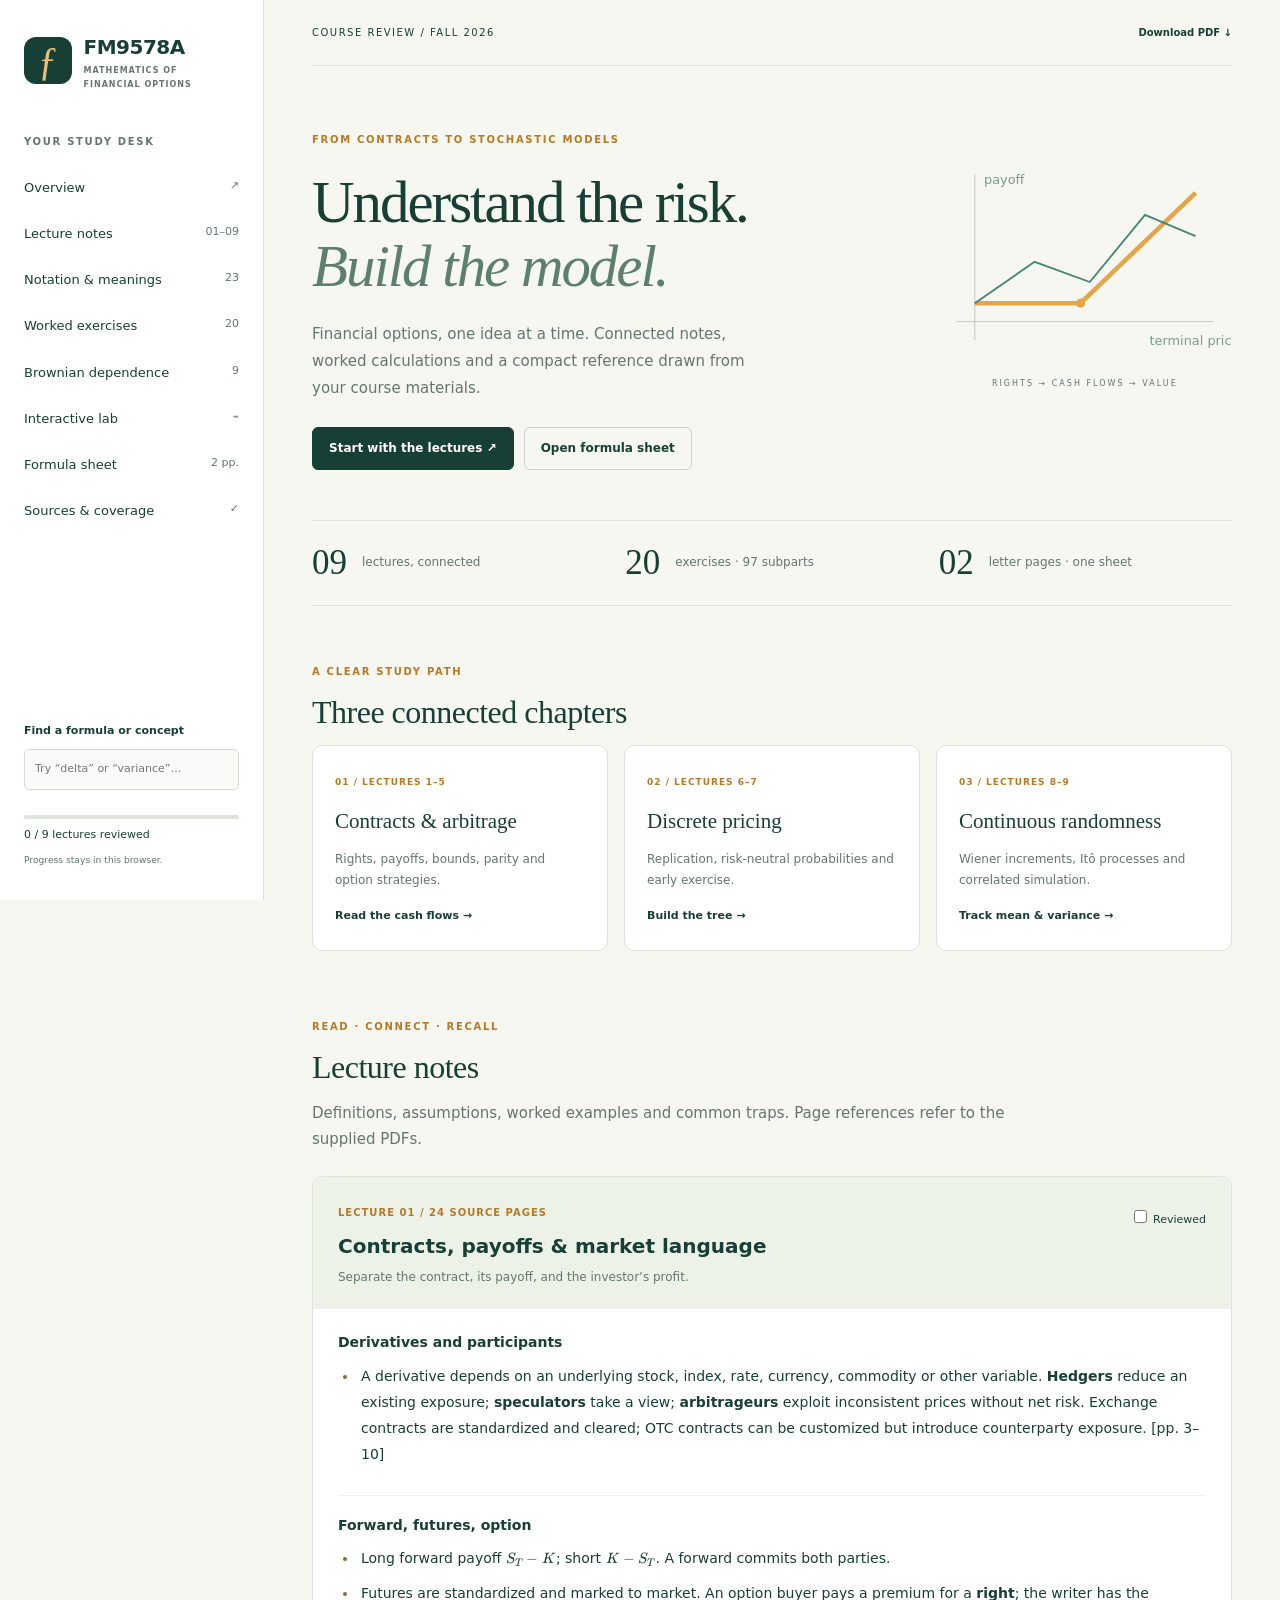
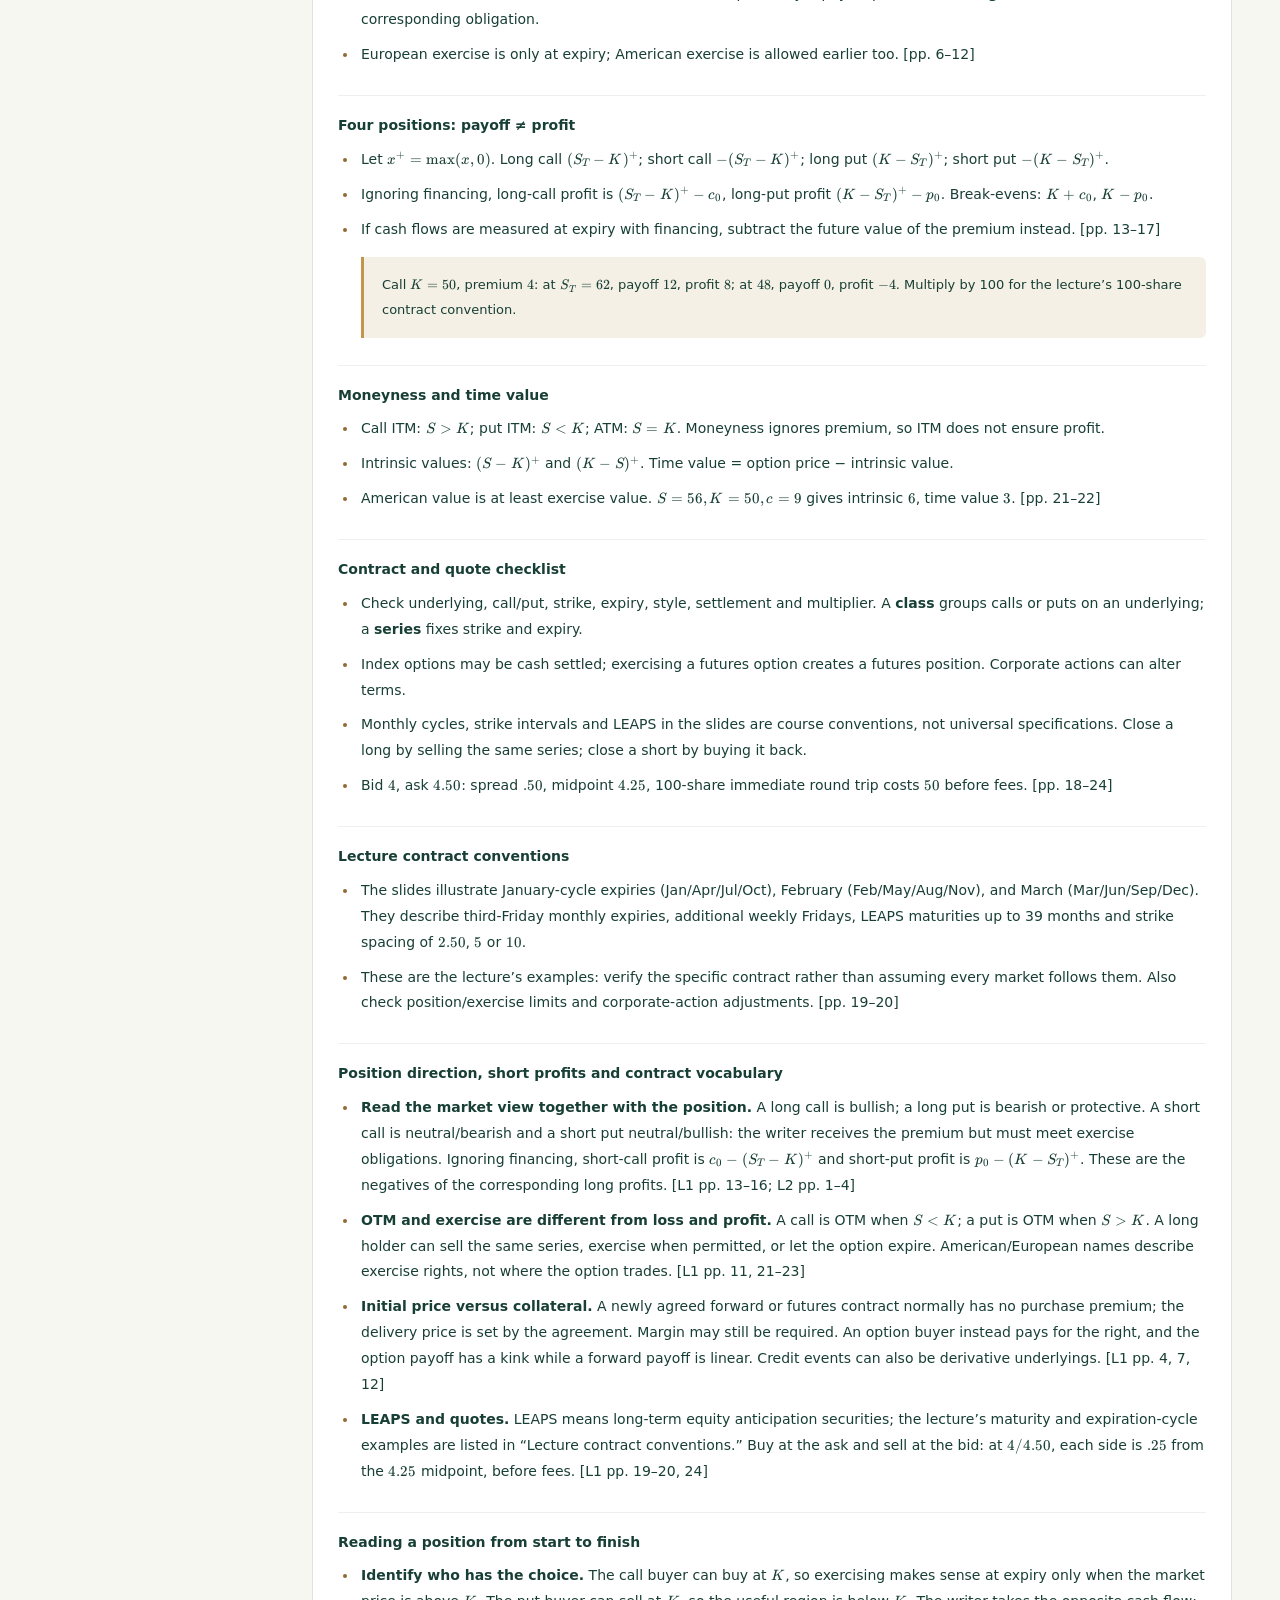
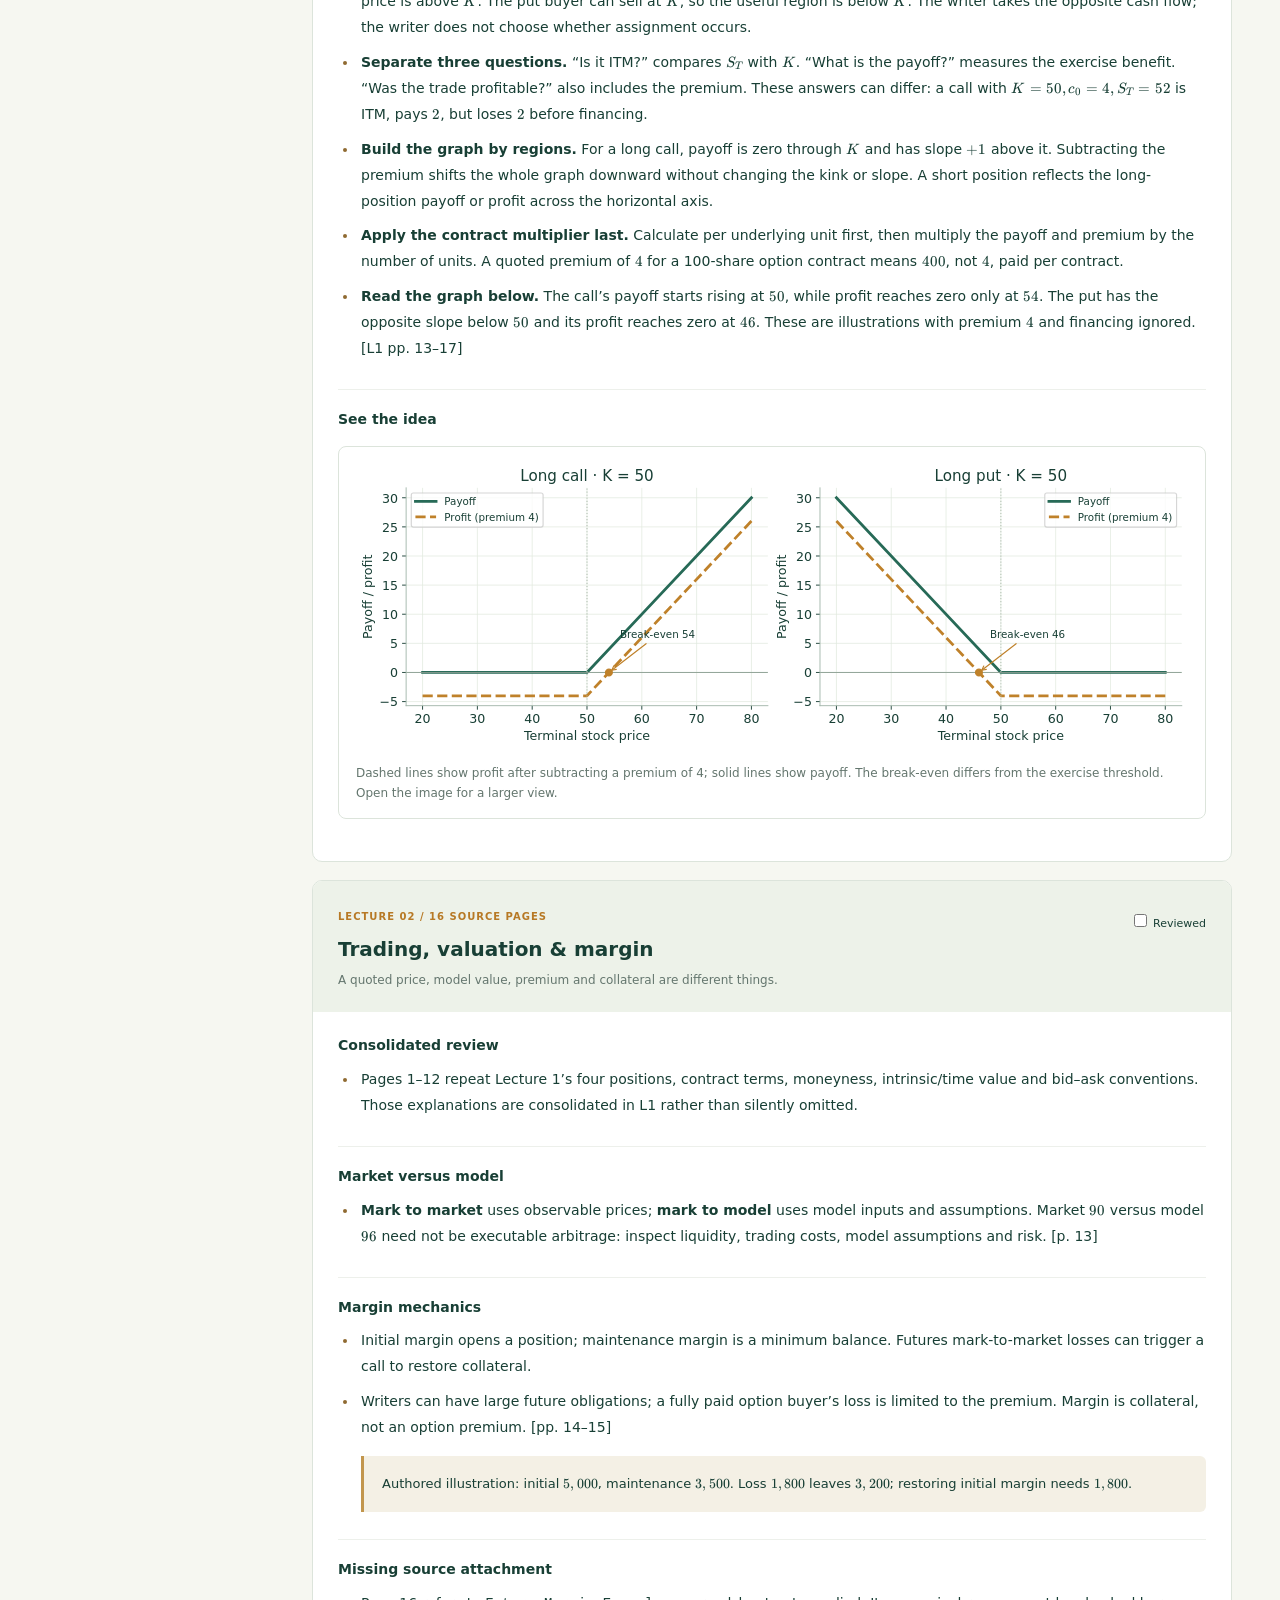
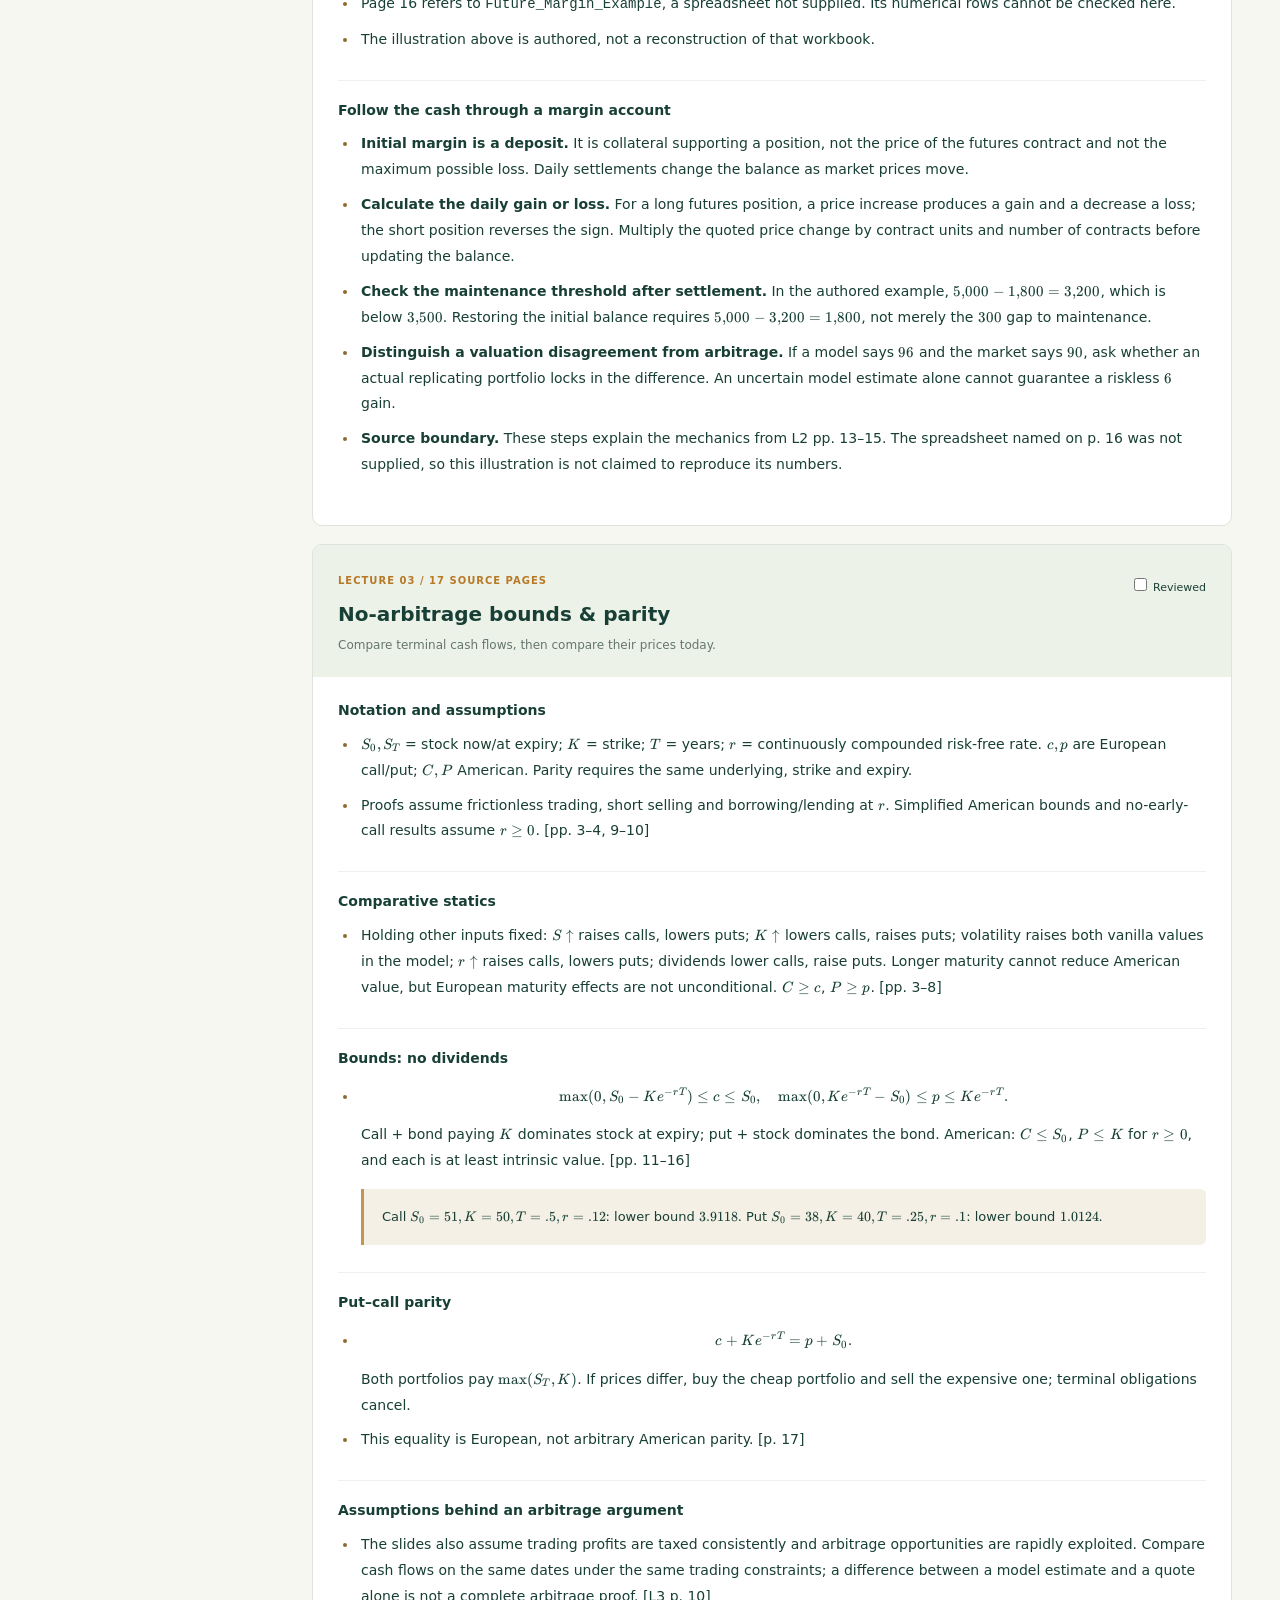
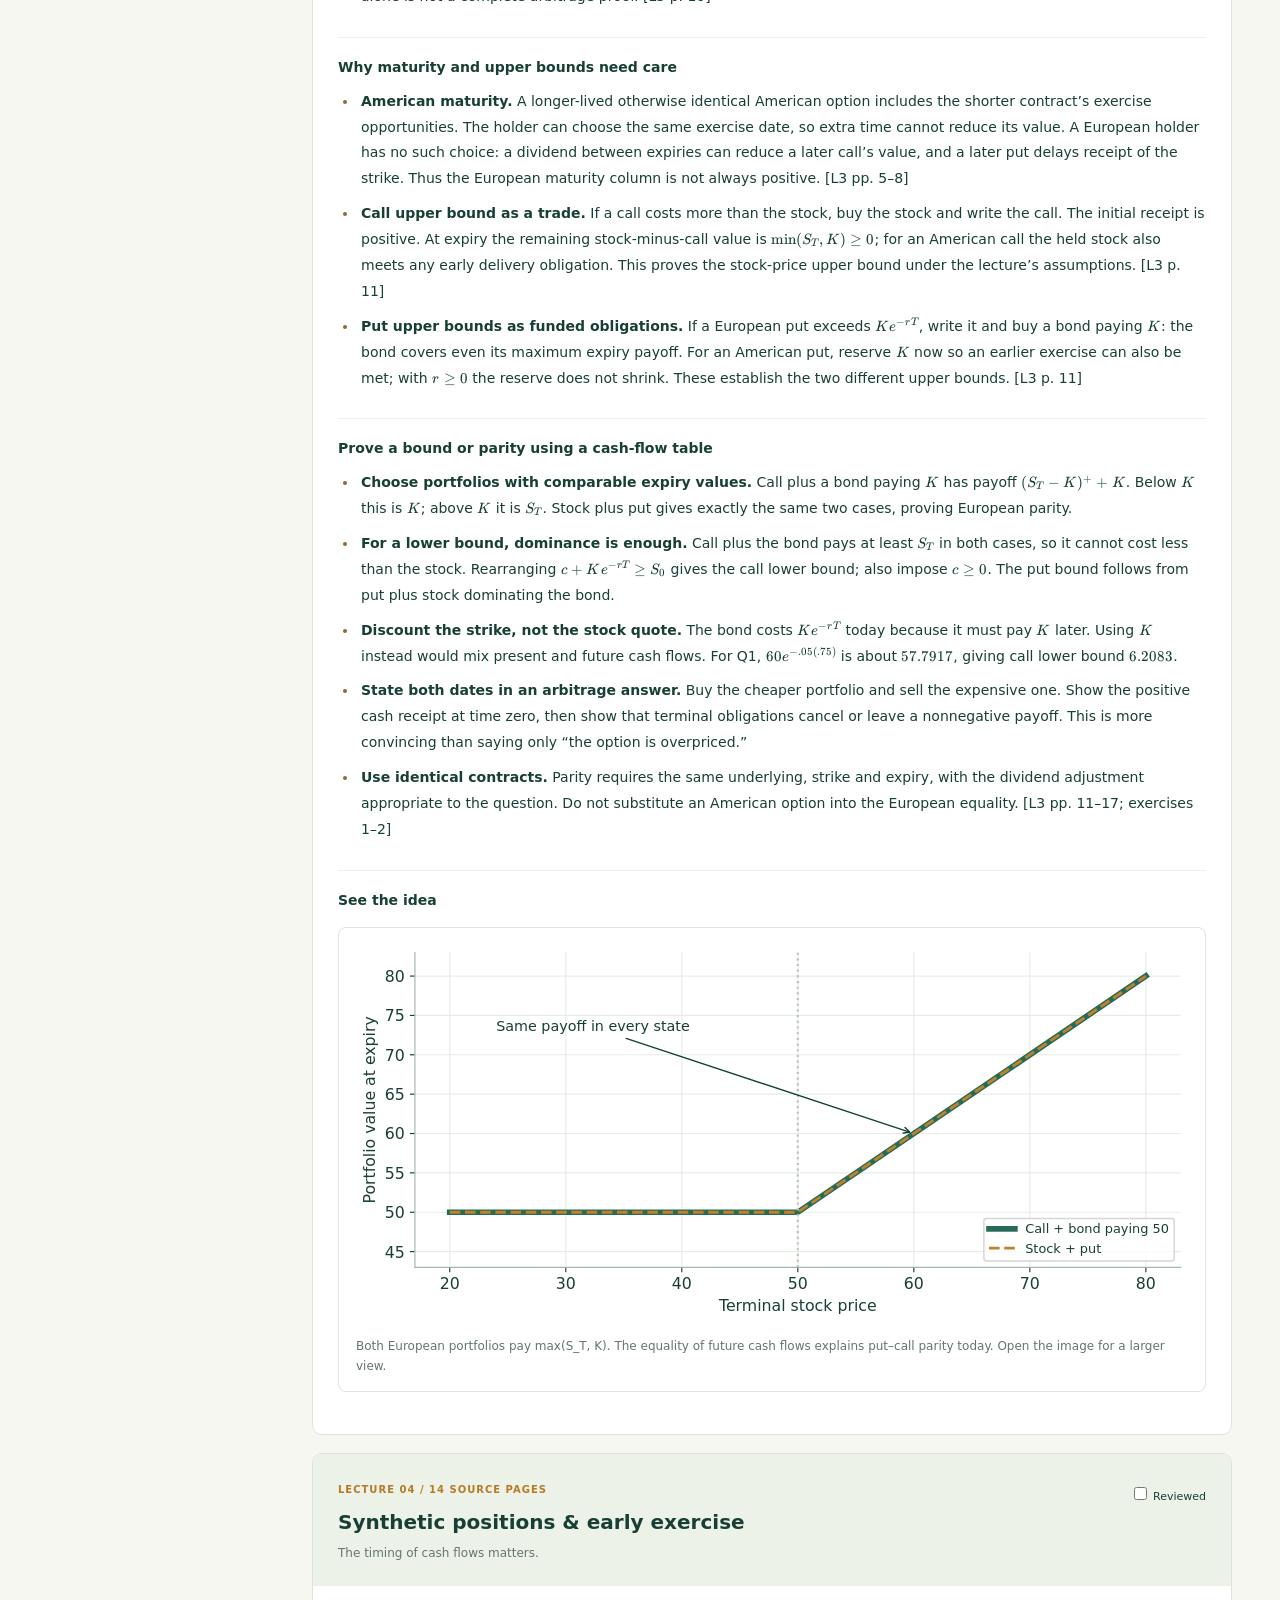
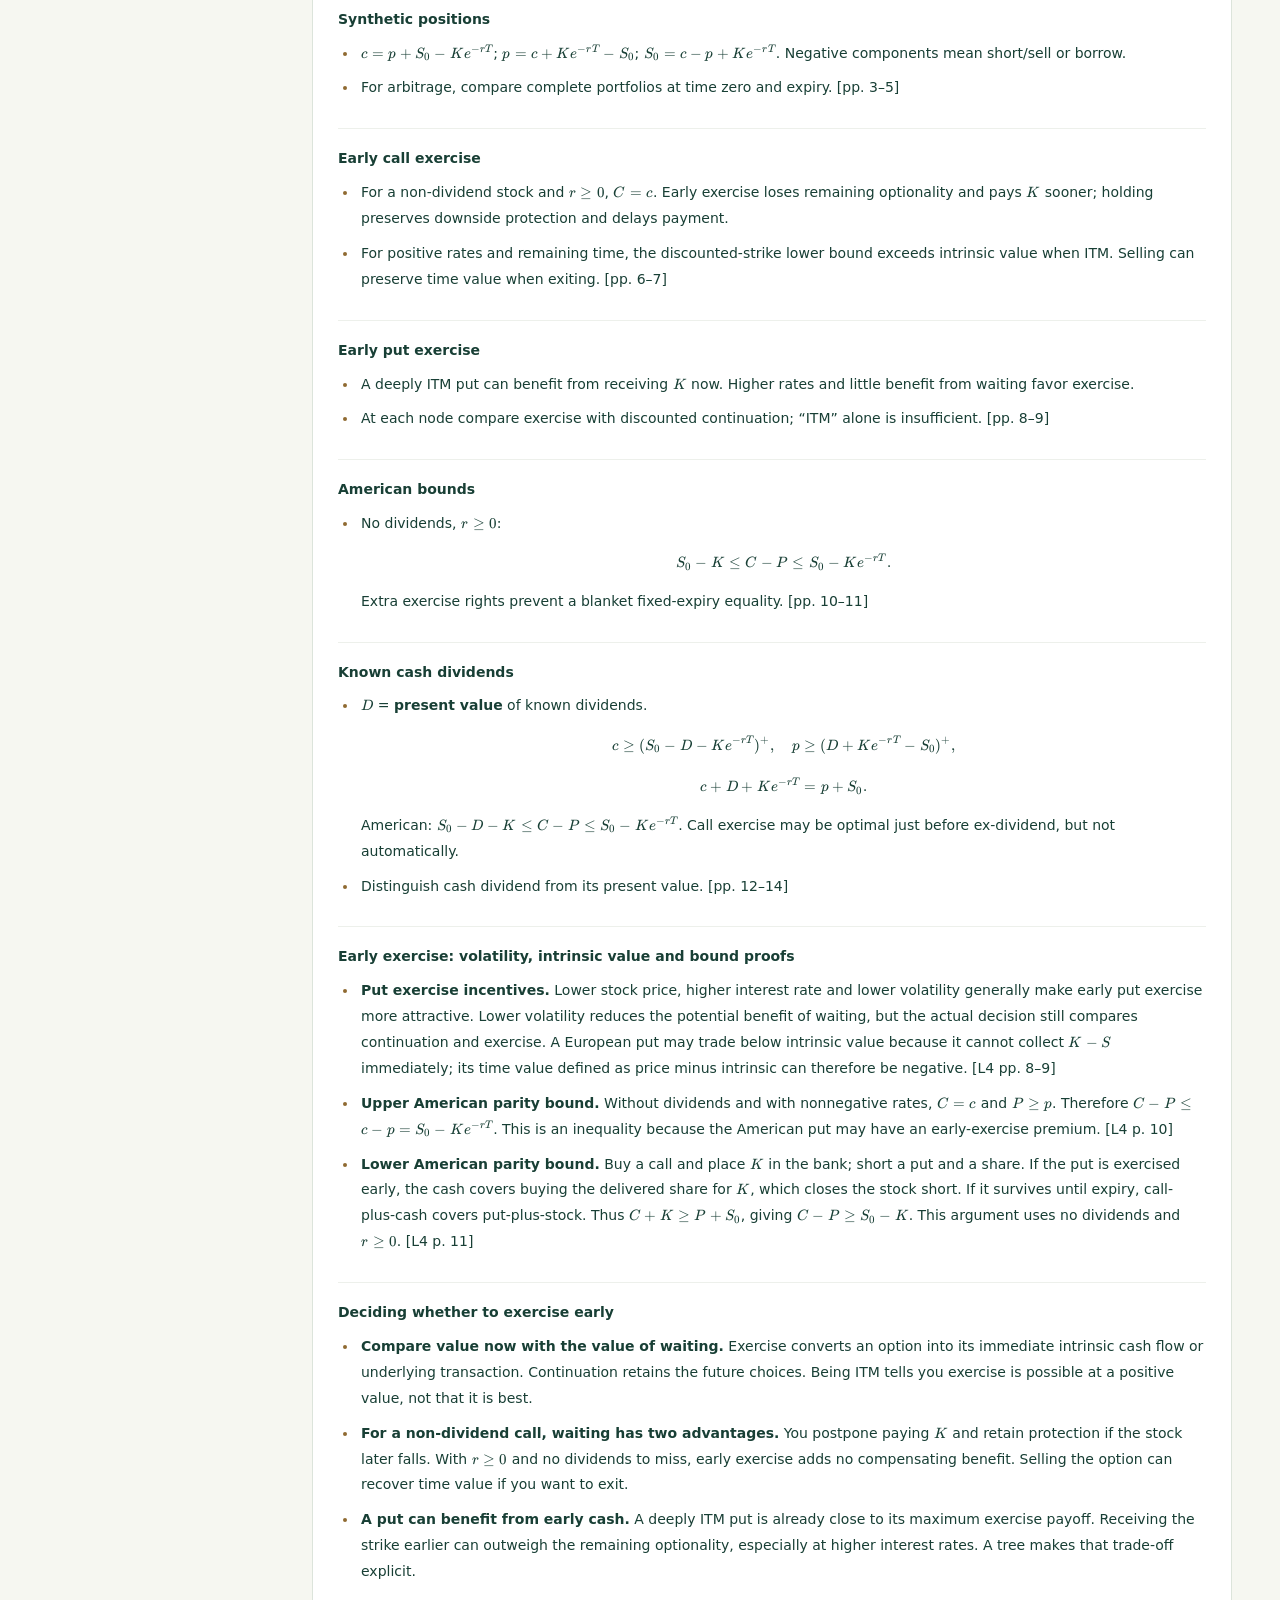
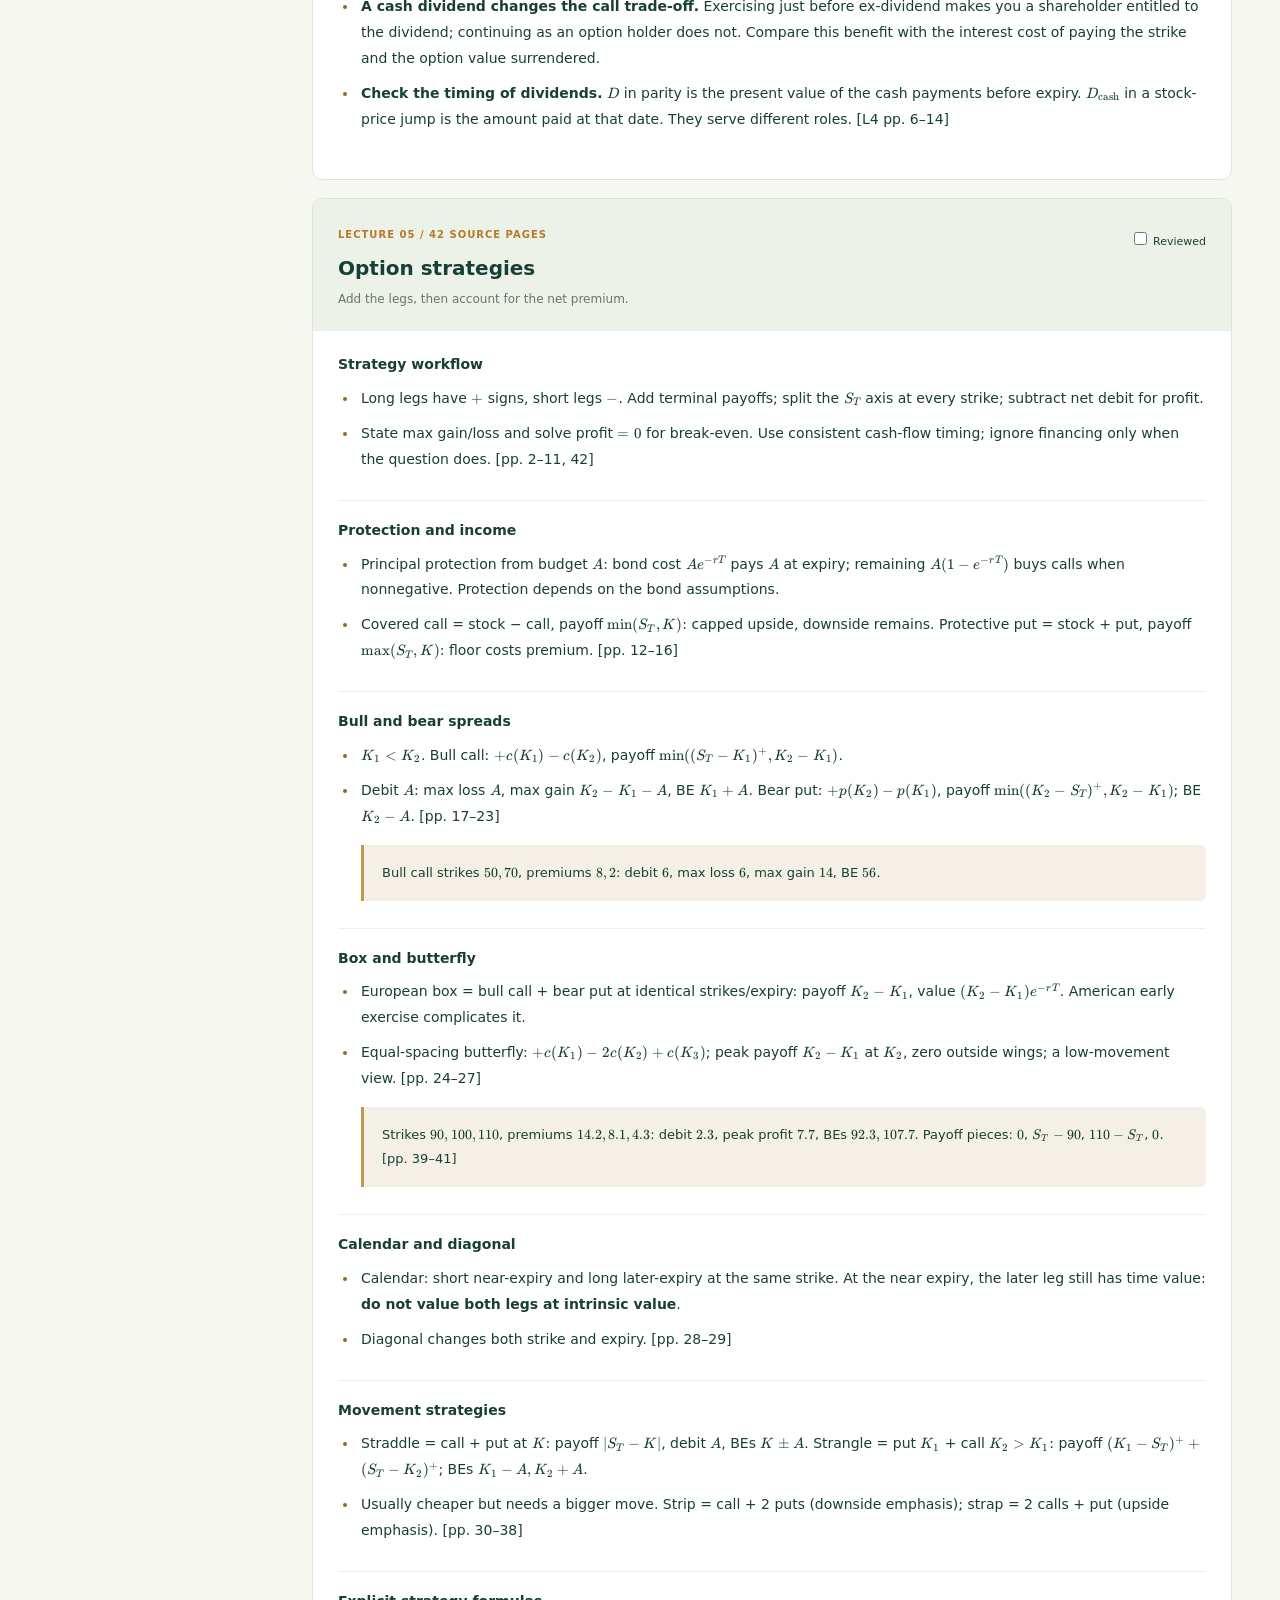
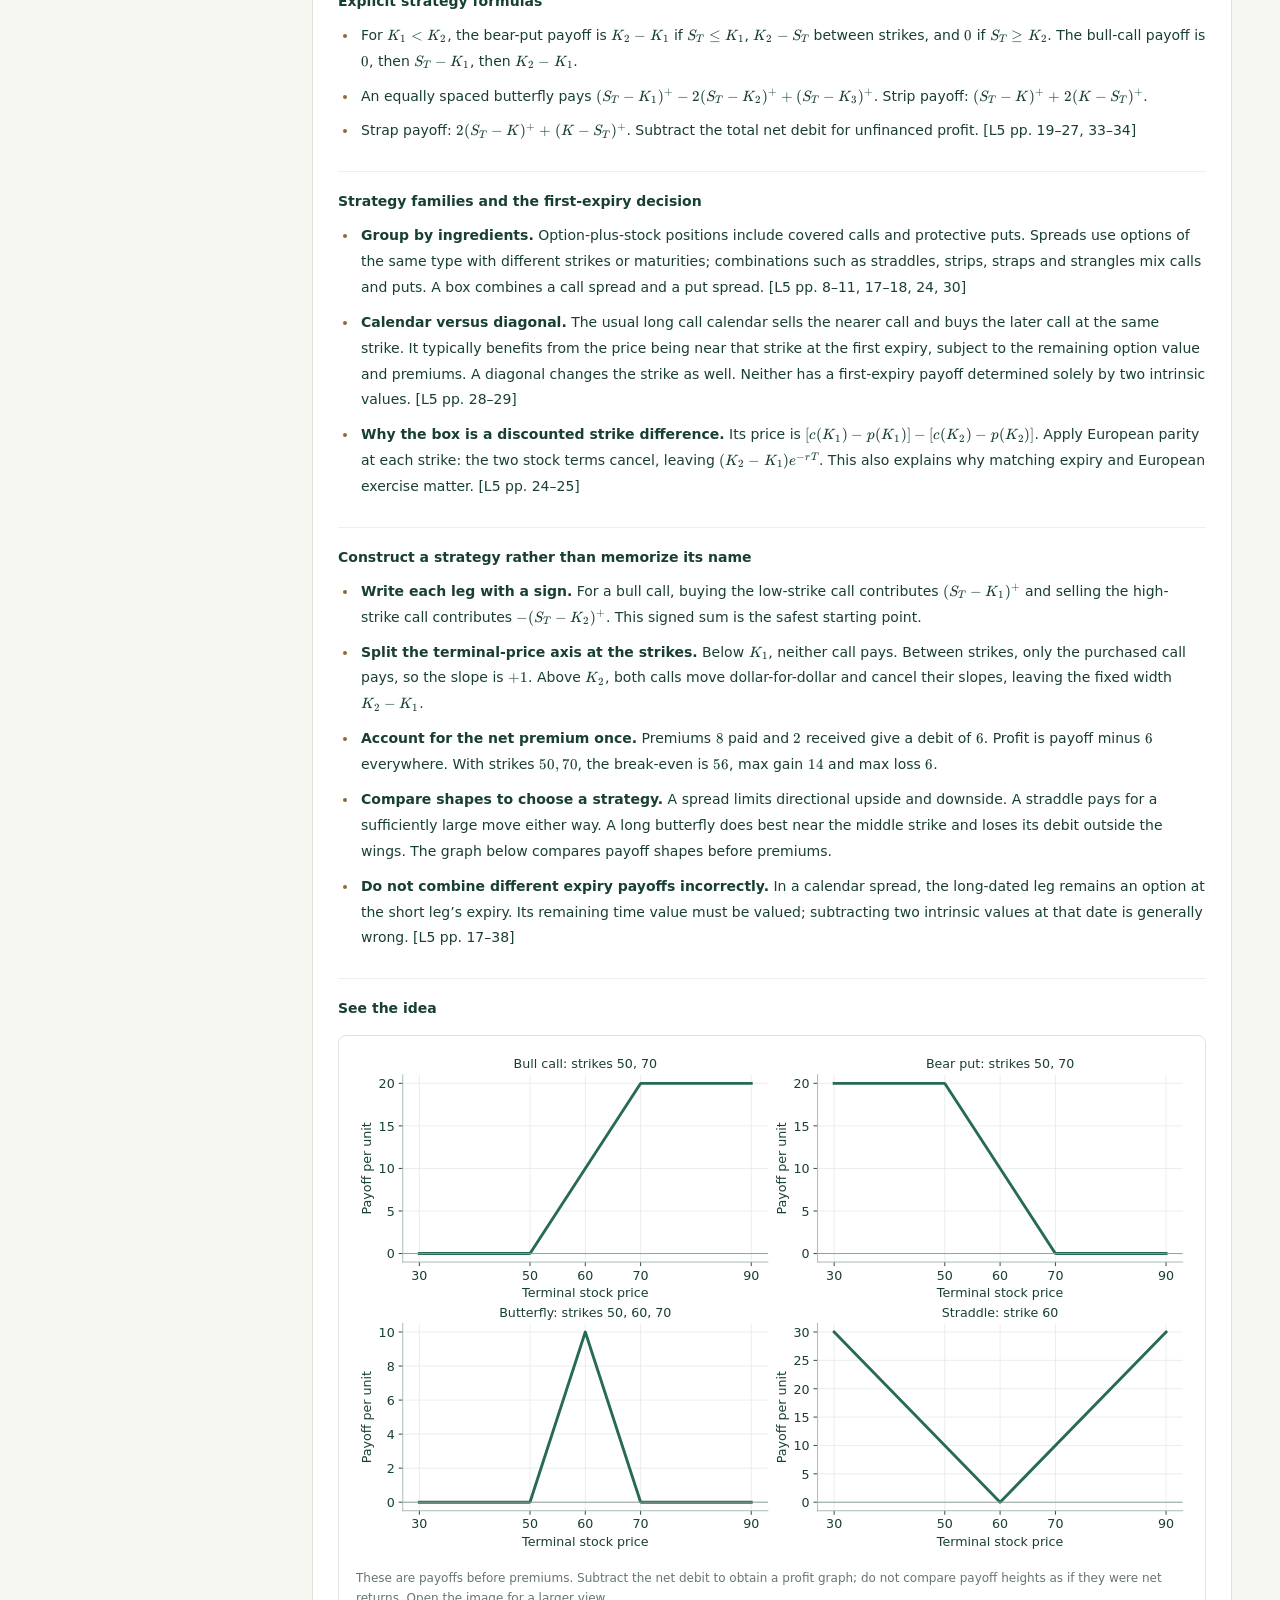
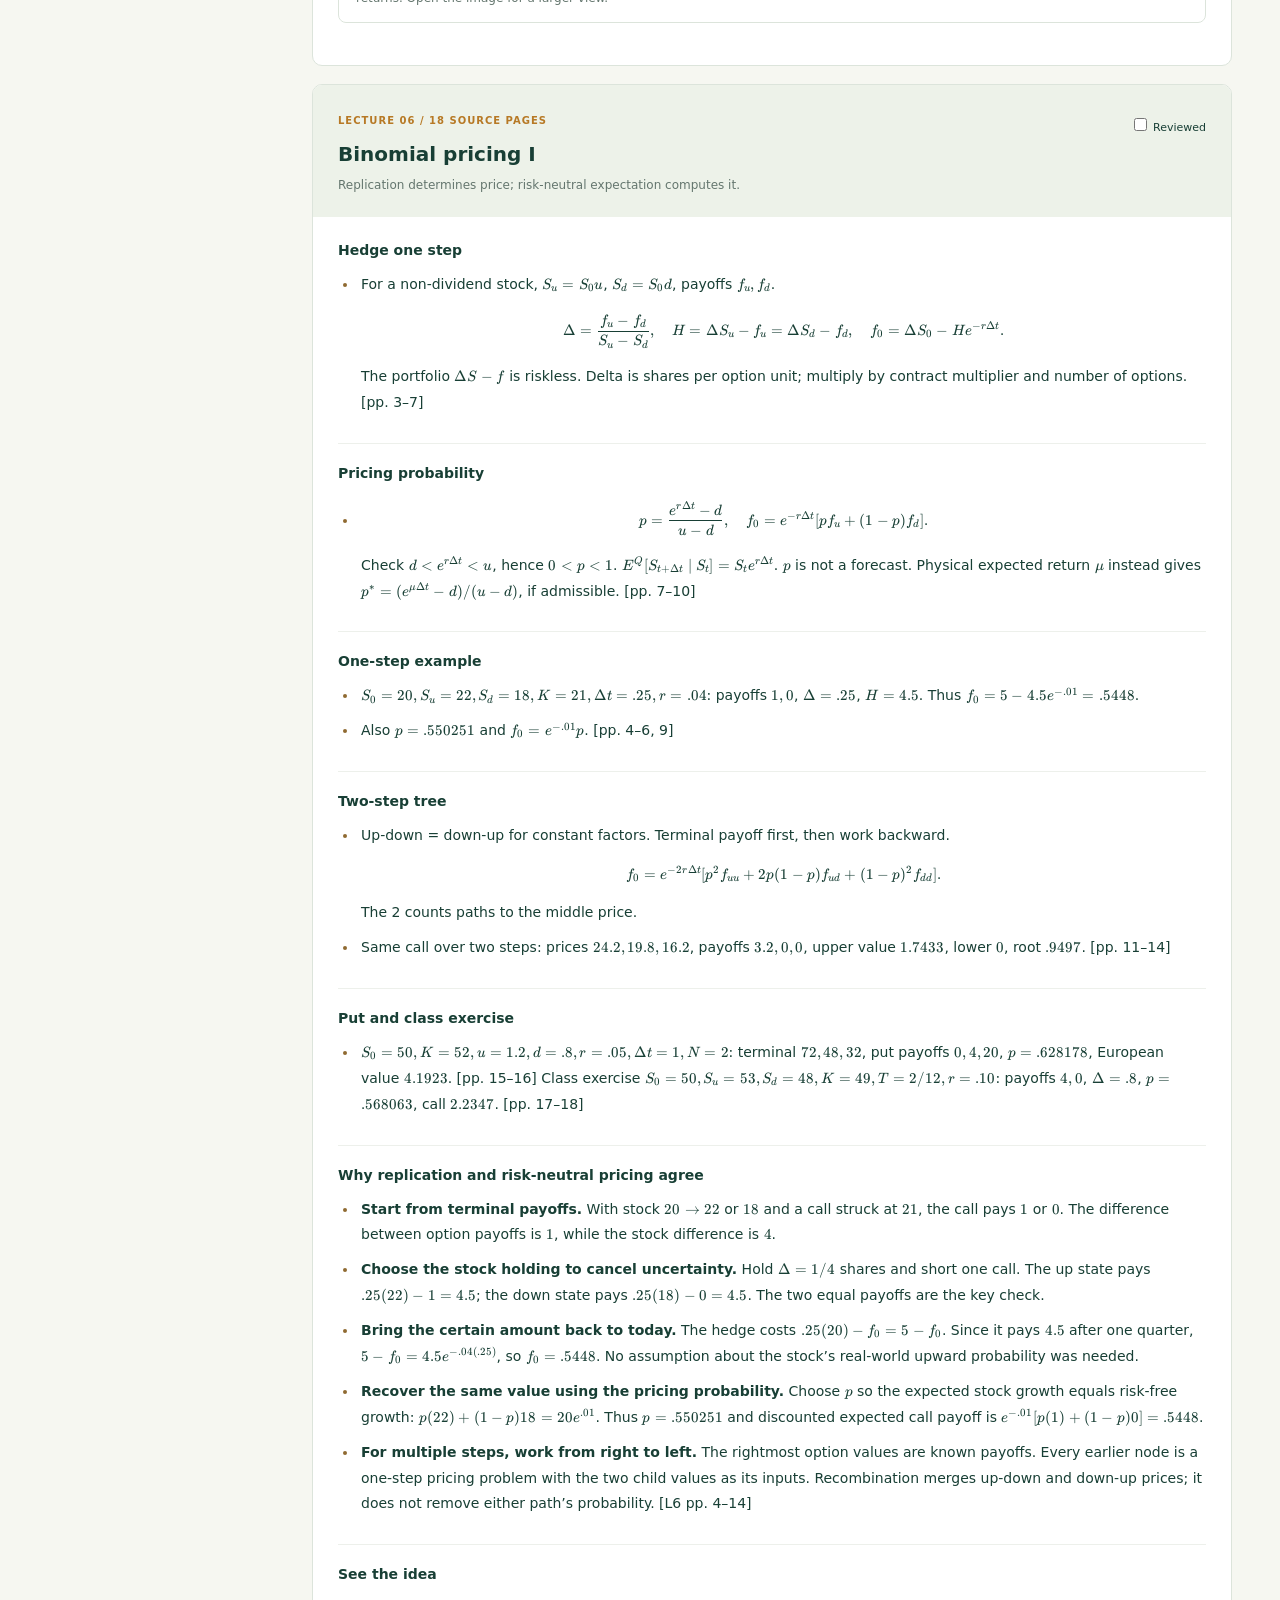
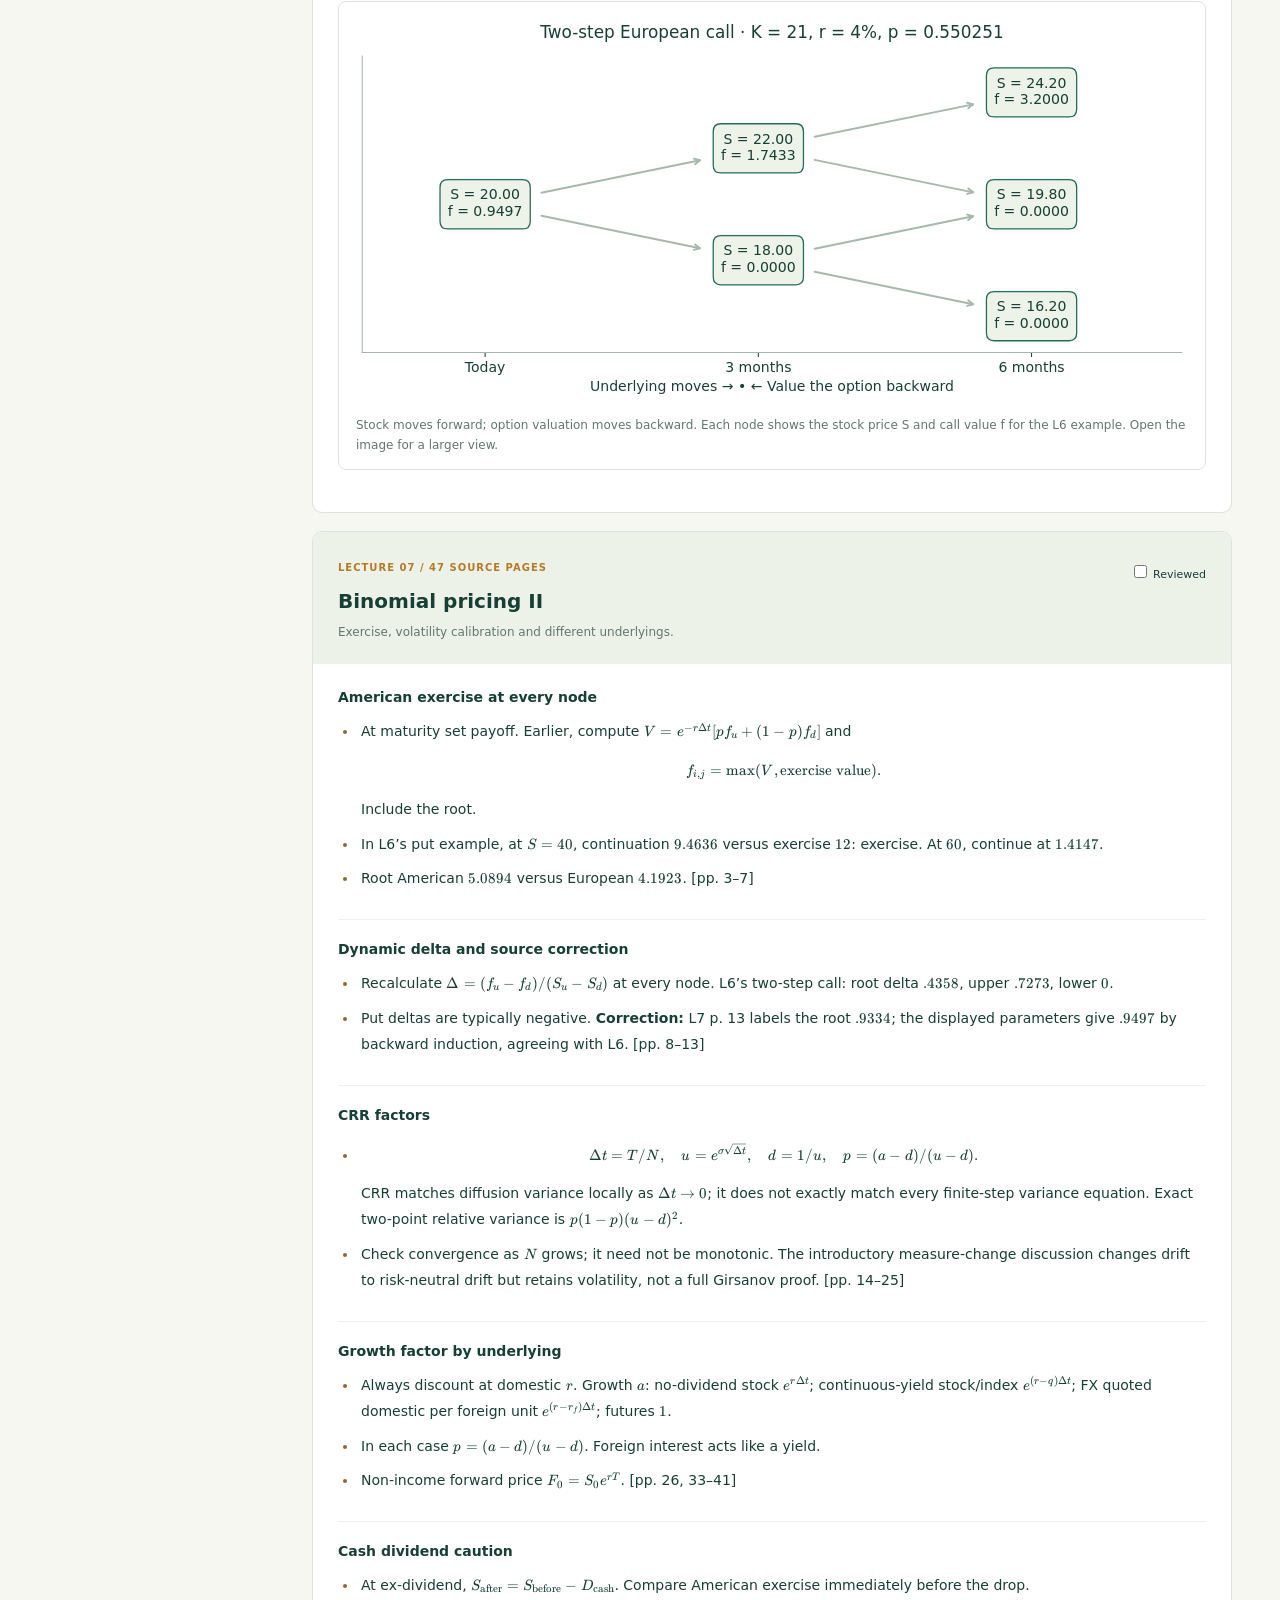
==== commit b0ed86df: "Audit all supplied course material and restore detailed coverage" ====
--- a/index.html
+++ b/index.html
@@ -1,6 +1,6 @@
 <!doctype html>
 <html lang="en"><head><meta charset="utf-8"><meta name="viewport" content="width=device-width,initial-scale=1"><meta name="description" content="FM9578A financial options: lecture notes, worked exercises, binomial trees, Brownian motion and a two-sided formula sheet."><title>FM9578A · Financial Options</title><link rel="icon" href="assets/favicon.svg"><link rel="stylesheet" href="assets/katex/katex.min.css"><link rel="stylesheet" href="assets/site.css"><script defer src="assets/katex/katex-browser.js"></script><script defer src="assets/course-data.js"></script><script defer src="assets/math.js"></script><script defer src="assets/models.js"></script><script defer src="assets/app.js"></script></head>
-<body><a class="skip" href="#main">Skip to content</a><aside class="sidebar"><a class="brand" href="#home"><span class="brand-icon">ƒ</span><span>FM9578A<small>MATHEMATICS OF FINANCIAL OPTIONS</small></span></a><div class="nav-label">YOUR STUDY DESK</div><nav aria-label="Course navigation"><a href="#home">Overview <span>↗</span></a><a href="#lectures">Lecture notes <span>01–09</span></a><a href="#notation">Notation & meanings <span>18</span></a><a href="#practice">Worked exercises <span>20</span></a><a href="#dependence">Brownian dependence <span>9</span></a><a href="#lab">Interactive lab <span>⌁</span></a><a href="formula-sheet.html">Formula sheet <span>2 pp.</span></a><a href="#sources">Sources & coverage <span>✓</span></a></nav><div class="sidebar-bottom"><label for="search">Find a formula or concept</label><input id="search" type="search" placeholder="Try “delta” or “variance”…"><p id="search-status" role="status"></p><div class="progress-track"><span id="progress-bar"></span></div><p id="progress-label">0 / 9 lectures reviewed</p><small>Progress stays in this browser.</small></div></aside>
+<body><a class="skip" href="#main">Skip to content</a><aside class="sidebar"><a class="brand" href="#home"><span class="brand-icon">ƒ</span><span>FM9578A<small>MATHEMATICS OF FINANCIAL OPTIONS</small></span></a><div class="nav-label">YOUR STUDY DESK</div><nav aria-label="Course navigation"><a href="#home">Overview <span>↗</span></a><a href="#lectures">Lecture notes <span>01–09</span></a><a href="#notation">Notation & meanings <span>23</span></a><a href="#practice">Worked exercises <span>20</span></a><a href="#dependence">Brownian dependence <span>9</span></a><a href="#lab">Interactive lab <span>⌁</span></a><a href="formula-sheet.html">Formula sheet <span>2 pp.</span></a><a href="#sources">Sources & coverage <span>✓</span></a></nav><div class="sidebar-bottom"><label for="search">Find a formula or concept</label><input id="search" type="search" placeholder="Try “delta” or “variance”…"><p id="search-status" role="status"></p><div class="progress-track"><span id="progress-bar"></span></div><p id="progress-label">0 / 9 lectures reviewed</p><small>Progress stays in this browser.</small></div></aside>
 <main id="main"><header class="topbar"><span>COURSE REVIEW / FALL 2026</span><a href="downloads/FM9578A-formula-sheet.pdf">Download PDF ↓</a></header>
 <section id="home" class="hero"><div class="eyebrow">FROM CONTRACTS TO STOCHASTIC MODELS</div><h1>Understand the risk.<br><em>Build the model.</em></h1><p>Financial options, one idea at a time. Connected notes, worked calculations and a compact reference drawn from your course materials.</p><div class="hero-actions"><a class="button" href="#lectures">Start with the lectures ↗</a><a class="button secondary" href="formula-sheet.html">Open formula sheet</a></div><div class="hero-art" aria-hidden="true"><svg viewBox="0 0 320 220"><path d="M20 180H300M40 200V20" stroke="#b8cbc3" fill="none"/><path d="M40 160H155L280 40" stroke="#e2a64b" stroke-width="5" fill="none"/><path d="M40 160L105 115L165 137L225 64L280 87" stroke="#458675" stroke-width="2" fill="none"/><circle cx="155" cy="160" r="5" fill="#e2a64b"/><text x="230" y="205" fill="#789b8d" font-size="14">terminal price</text><text x="50" y="30" fill="#789b8d" font-size="14">payoff</text></svg><div>RIGHTS → CASH FLOWS → VALUE</div></div></section>
 <div class="stats"><div><strong>09</strong><span>lectures, connected</span></div><div><strong>20</strong><span>exercises · 97 subparts</span></div><div><strong>02</strong><span>letter pages · one sheet</span></div></div>
@@ -13,5 +13,5 @@
 <article class="lab-card"><h3>01 / Option payoff explorer</h3><p>Payoff and profit per underlying unit. Net debit is paid initially; this illustration ignores financing.</p><form id="payoff-form" class="controls"><label>Strategy<select name="strategy"><option value="call">Long call</option><option value="put">Long put</option><option value="straddle">Straddle</option><option value="bull">Bull call spread</option><option value="bear">Bear put spread</option><option value="strangle">Strangle</option><option value="butterfly">Butterfly</option><option value="covered">Covered call</option><option value="protective">Protective put</option><option value="strip">Strip</option><option value="strap">Strap</option></select></label><label>Strike K / lower strike<input name="K" type="number" value="75" min=".01" step="any"></label><label>Strike width<input name="width" type="number" value="20" min=".01" step="any"></label><label>Net debit (all legs)<input name="debit" type="number" value="6" step="any"></label><button class="button">Plot payoff</button></form><div id="payoff-result" role="status"></div><svg id="payoff-chart" viewBox="0 0 760 300" role="img" aria-label="Option payoff and profit across terminal underlying prices"></svg><p class="legend"><span class="dot green"></span> Payoff <span class="dot amber"></span> Profit</p></article>
 <article class="lab-card"><h3>02 / CRR binomial pricer</h3><p>Continuous yields only; no discrete cash-dividend adjustment. Rates are decimals: 0.05 means 5%.</p><form id="tree-form" class="controls"><label>Underlying<select name="underlying"><option value="stock">Stock / index</option><option value="fx">Foreign currency</option><option value="future">Futures</option></select></label><label>Option<select name="kind"><option value="call">Call</option><option value="put">Put</option></select></label><label>Exercise<select name="style"><option value="european">European</option><option value="american">American</option></select></label><label>Current price S₀ / F₀<input name="S" type="number" value="45" min=".0001" step="any"></label><label>Strike K<input name="K" type="number" value="48" min=".0001" step="any"></label><label>Domestic r<input name="r" type="number" value=".05" step="any"></label><label>Yield q / foreign r_f<input name="q" type="number" value="0" step="any"></label><label>Volatility σ<input name="sigma" type="number" value=".3" min=".0001" step="any"></label><label>Years T<input name="T" type="number" value="1" min=".0001" step="any"></label><label>Steps N (1–200)<input name="N" type="number" value="2" min="1" max="200" step="1"></label><button class="button">Price option</button></form><div id="tree-result" role="status"></div><div id="tree-nodes" class="table-wrap"></div></article>
 <article class="lab-card"><h3>03 / Brownian scaling & correlated paths</h3><p>Two standard Brownian paths; reproducible seed, fresh independent normal pairs each step. One path is not a distribution.</p><form id="brownian-form" class="controls"><label>Time horizon T<input name="T" type="number" value="1" min=".01" max="20" step="any"></label><label>Correlation ρ<input name="rho" type="number" value=".65" min="-1" max="1" step="any"></label><label>Seed<input name="seed" type="number" value="9578" step="1"></label><button class="button">Simulate paths</button></form><div id="brownian-result" role="status"></div><svg id="brownian-chart" viewBox="0 0 760 300" role="img" aria-label="Two correlated Brownian sample paths"></svg><p class="legend"><span class="dot green"></span> W₁ <span class="dot amber"></span> W₂</p></article></section>
-<section id="sources" class="section"><div class="section-title"><span class="eyebrow">TRACEABLE, COURSE-SPECIFIC</span><h2>Sources & coverage</h2></div><p>Based on the 11 supplied documents: 251 lecture pages, 3 supplement pages and 7 exercise pages. Repeated slide builds are grouped; the source map accounts for every physical page. Original PDFs are not republished.</p><div id="source-table"></div><div class="callout"><b>Read the limitations.</b> The Lecture 2 margin spreadsheet was not supplied. Lecture 7 p. 13 contains a root-price inconsistency (0.9334 versus computed 0.9497). CRR variance matching is local/asymptotic; state-dependent finite-step Itô moments are approximations. These distinctions are preserved in the notes.</div><p><a href="downloads/FM9578A-notes.md">Download complete notes & solutions (Markdown) ↓</a> · <a href="downloads/source-coverage.json">Detailed source map</a> · <a href="https://github.com/ericbian22/FM9578A">GitHub repository ↗</a></p></section>
+<section id="sources" class="section"><div class="section-title"><span class="eyebrow">TRACEABLE, COURSE-SPECIFIC</span><h2>Sources & coverage</h2></div><p>Based on the 11 supplied documents: 251 lecture pages, 3 supplement pages and 7 exercise pages. Repeated slide builds are grouped; the source map accounts for every physical page. Original PDFs are not republished.</p><div id="source-table"></div><div class="callout"><b>Read the limitations.</b> The Lecture 2 margin spreadsheet was not supplied. Lecture 7 p. 13 contains a root-price inconsistency (0.9334 versus computed 0.9497). CRR variance matching is local/asymptotic; state-dependent finite-step Itô moments are approximations. These distinctions are preserved in the notes.</div><p><a href="downloads/FM9578A-notes.md">Download complete notes & solutions (Markdown) ↓</a> · <a href="downloads/source-coverage.json">Detailed source map</a> · <a href="downloads/coverage-audit.md">Topic-by-topic coverage audit</a> · <a href="https://github.com/ericbian22/FM9578A">GitHub repository ↗</a></p></section>
 <footer>FM9578A · Course review companion · Based on supplied Lectures 1–9<br>Formula sheet: US Letter, two pages. Print duplex at 100%, flip on long edge.</footer></main></body></html>
--- a/assets/site.css
+++ b/assets/site.css
@@ -4,4 +4,6 @@
 @media(max-width:1150px){.sidebar{width:224px;padding:25px 20px}main{margin-left:224px;padding:0 30px}.hero-art{width:27%;top:120px}.hero p{max-width:70%}.chapter-grid{gap:10px}.chapter-grid a{padding:16px}.stats>div{gap:10px}.stats span{font-size:10px}}
 @media(max-width:850px){.sidebar{position:relative;width:auto;display:block;padding:18px 24px;border-right:0;border-bottom:1px solid var(--line)}.brand small{max-width:none}.nav-label{display:none}nav{display:flex;overflow:auto;gap:7px;margin-top:15px}nav a{white-space:nowrap;margin:0;padding:8px}nav a span{display:none}.sidebar-bottom{padding-top:12px}.sidebar-bottom label,.sidebar-bottom small,.progress-track,#progress-label{display:none}.sidebar-bottom input{font-size:13px}.sidebar-bottom p:empty{display:none}main{margin:0;padding:0 24px}.hero{padding-top:38px;min-height:0}.hero-art{top:80px}.hero p{max-width:67%}.topbar{padding:16px 0}.chapter-grid{grid-template-columns:1fr}.chapter-grid a{padding:20px}.chapter-grid p{margin:8px 0}.section{padding-top:36px}}
 @media(max-width:540px){main{padding:0 16px}.sidebar{padding:16px}.hero-art{display:none}.hero p{max-width:none}.hero h1{font-size:45px}.hero{padding:30px 0}.topbar{font-size:8px;letter-spacing:.8px}.stats{gap:10px;padding:16px 0}.stats>div{display:block}.stats strong{display:block;font-size:28px}.stats span{font-size:9px}.lecture-heading{padding:18px;display:block}.lecture-heading h3{font-size:18px}.review-check{display:block;margin-top:10px}.lecture-body{padding:0 18px 15px}.controls{grid-template-columns:1fr 1fr}.lab-card{padding:16px}.note-section .body{font-size:13px}h2{font-size:29px}.result{gap:15px}td,th{padding:10px}.katex{font-size:1em!important}}
+.study-points{padding-left:20px;margin:8px 0;list-style-type:disc}.study-points li{padding-left:3px;margin:9px 0}.study-points li::marker{color:#8f6a31}.study-points li p{margin:6px 0}.study-figure{margin:14px 0 4px;padding:14px;border:1px solid var(--line);border-radius:8px;background:#fff}.study-figure img{display:block;width:100%;height:auto;max-height:650px;object-fit:contain}.study-figure a{display:block}.study-figure figcaption{font-size:12px;line-height:1.65;color:var(--muted);margin:12px 3px 0}.solution-reasoning{background:#f3f5ee;border-radius:6px;padding:12px 16px;margin-top:12px;font-size:13px}.solution-reasoning h4{margin:0 0 6px;font-size:12px}.solution-reasoning .study-points{margin-bottom:0}
+@media(max-width:540px){.study-figure{padding:4px}.study-figure figcaption{font-size:11px}.study-points{padding-left:17px}.solution-reasoning{padding:10px}}
 @media(prefers-reduced-motion:reduce){html{scroll-behavior:auto}*{transition:none!important}}
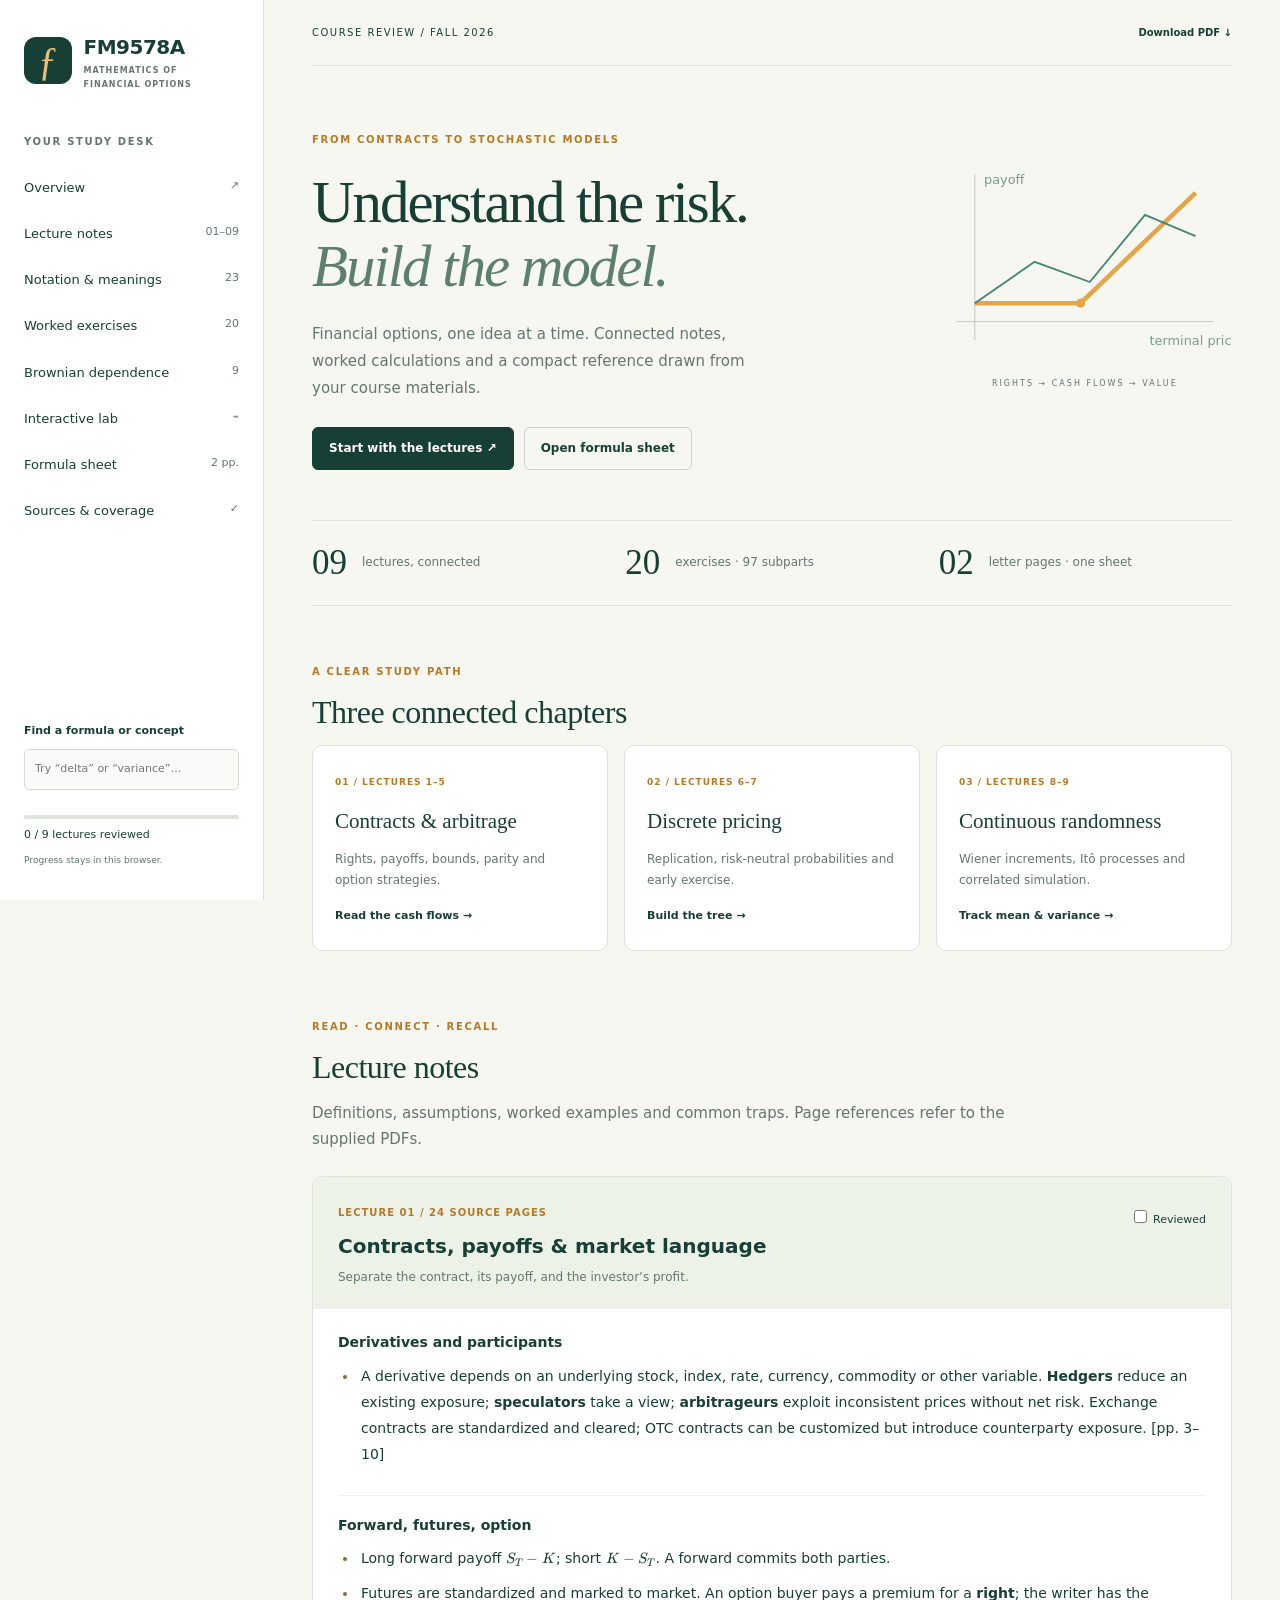
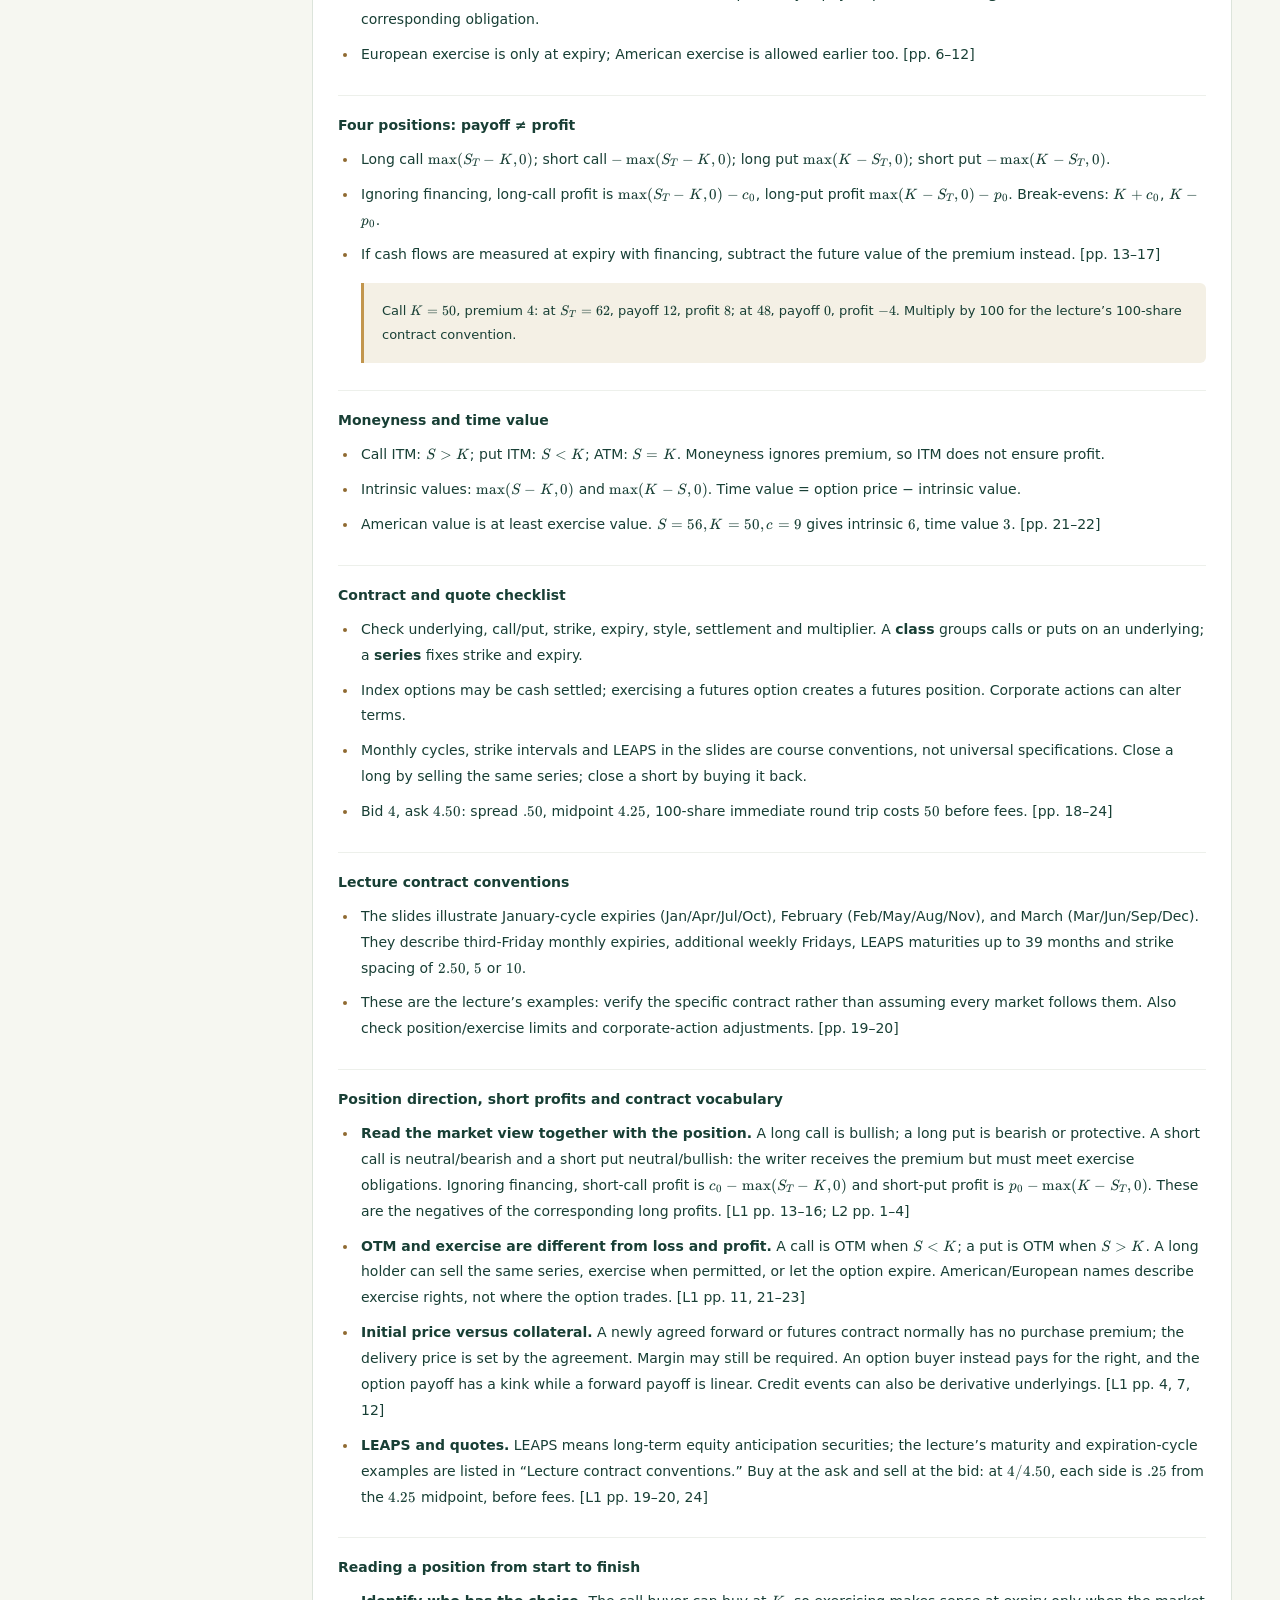
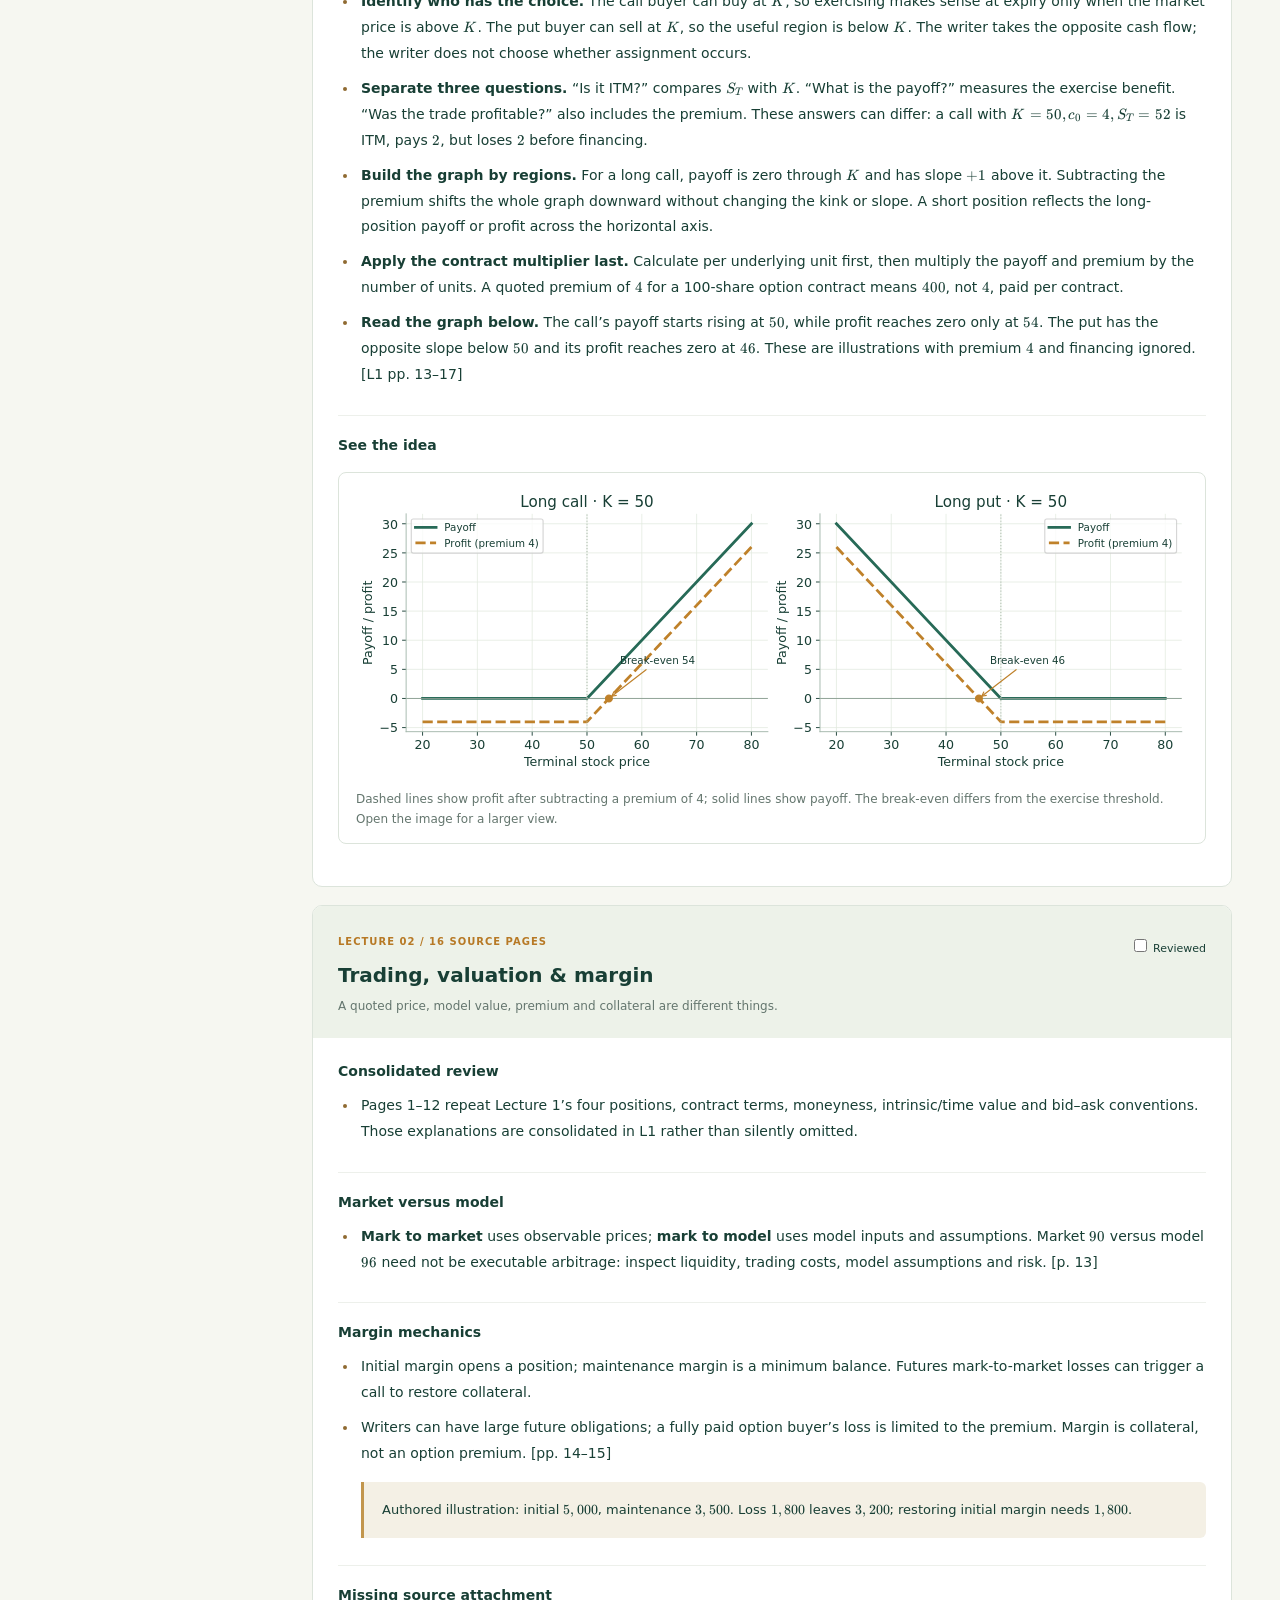
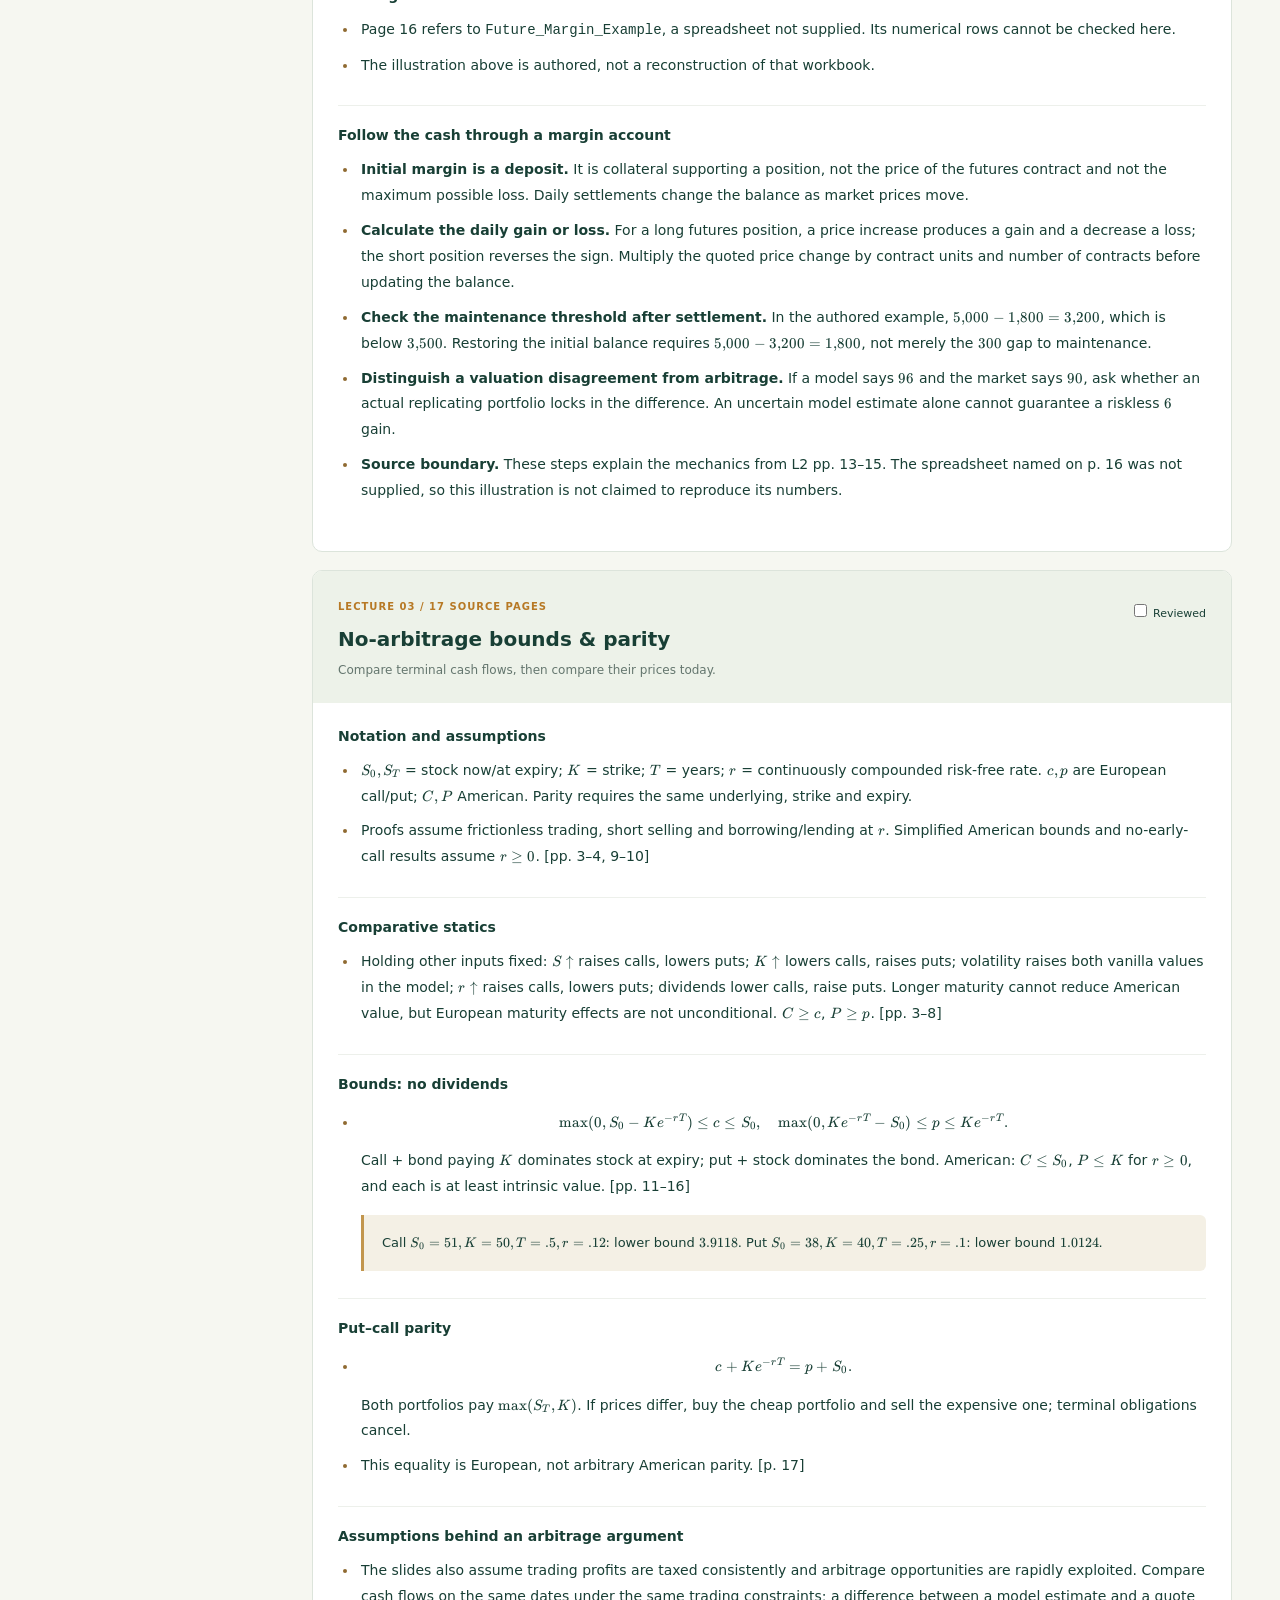
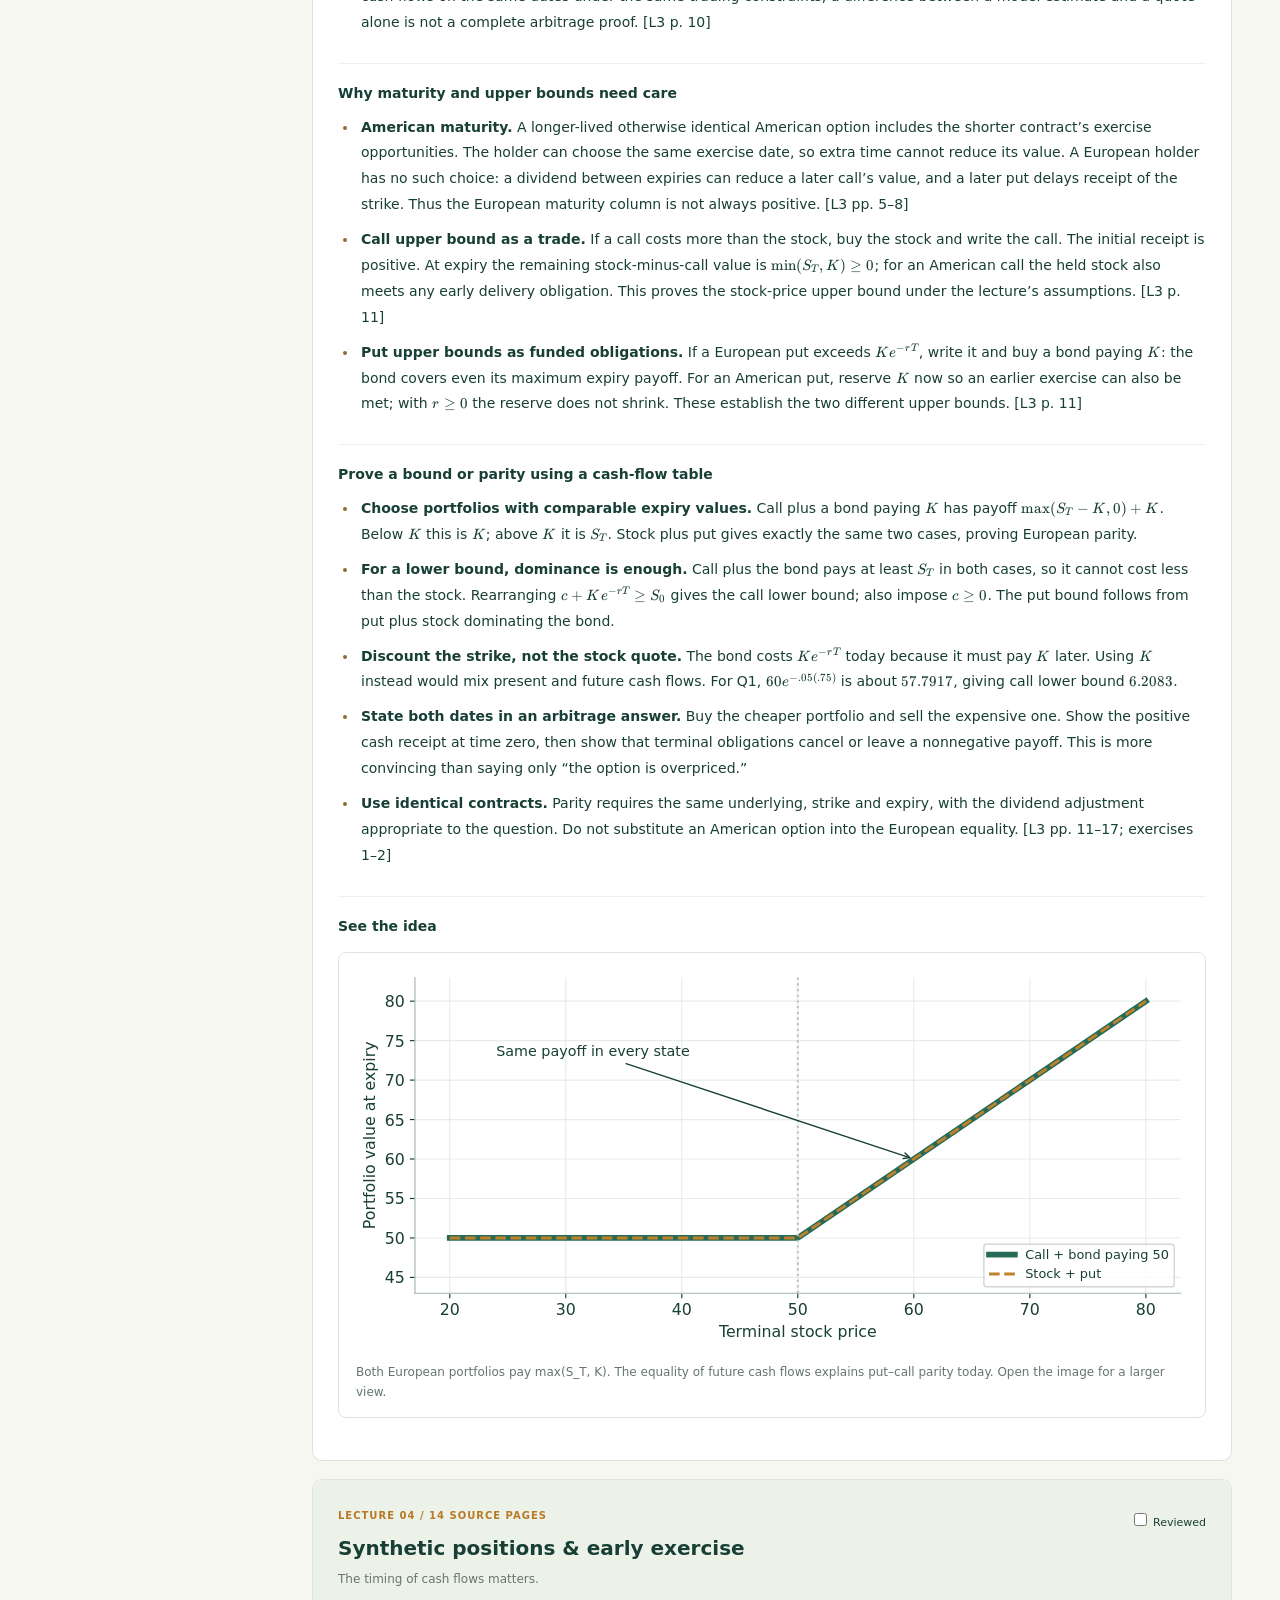
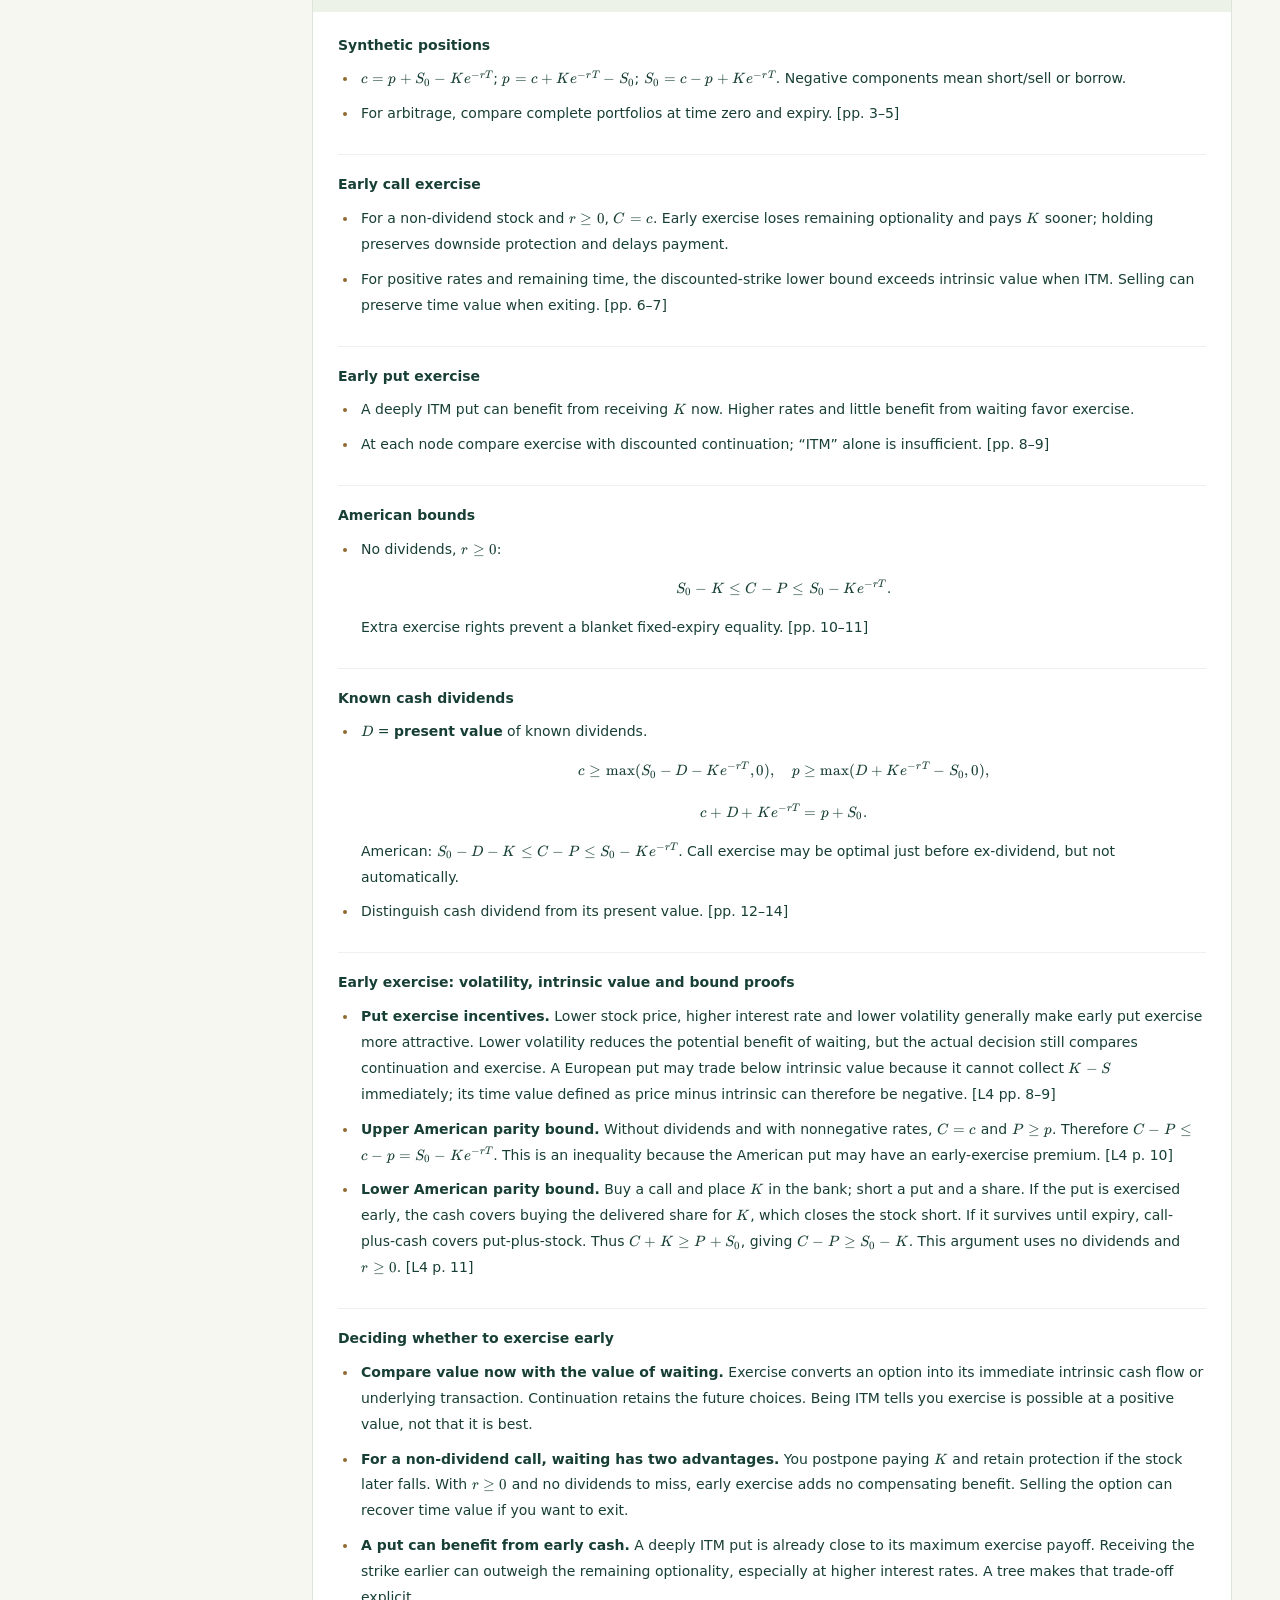
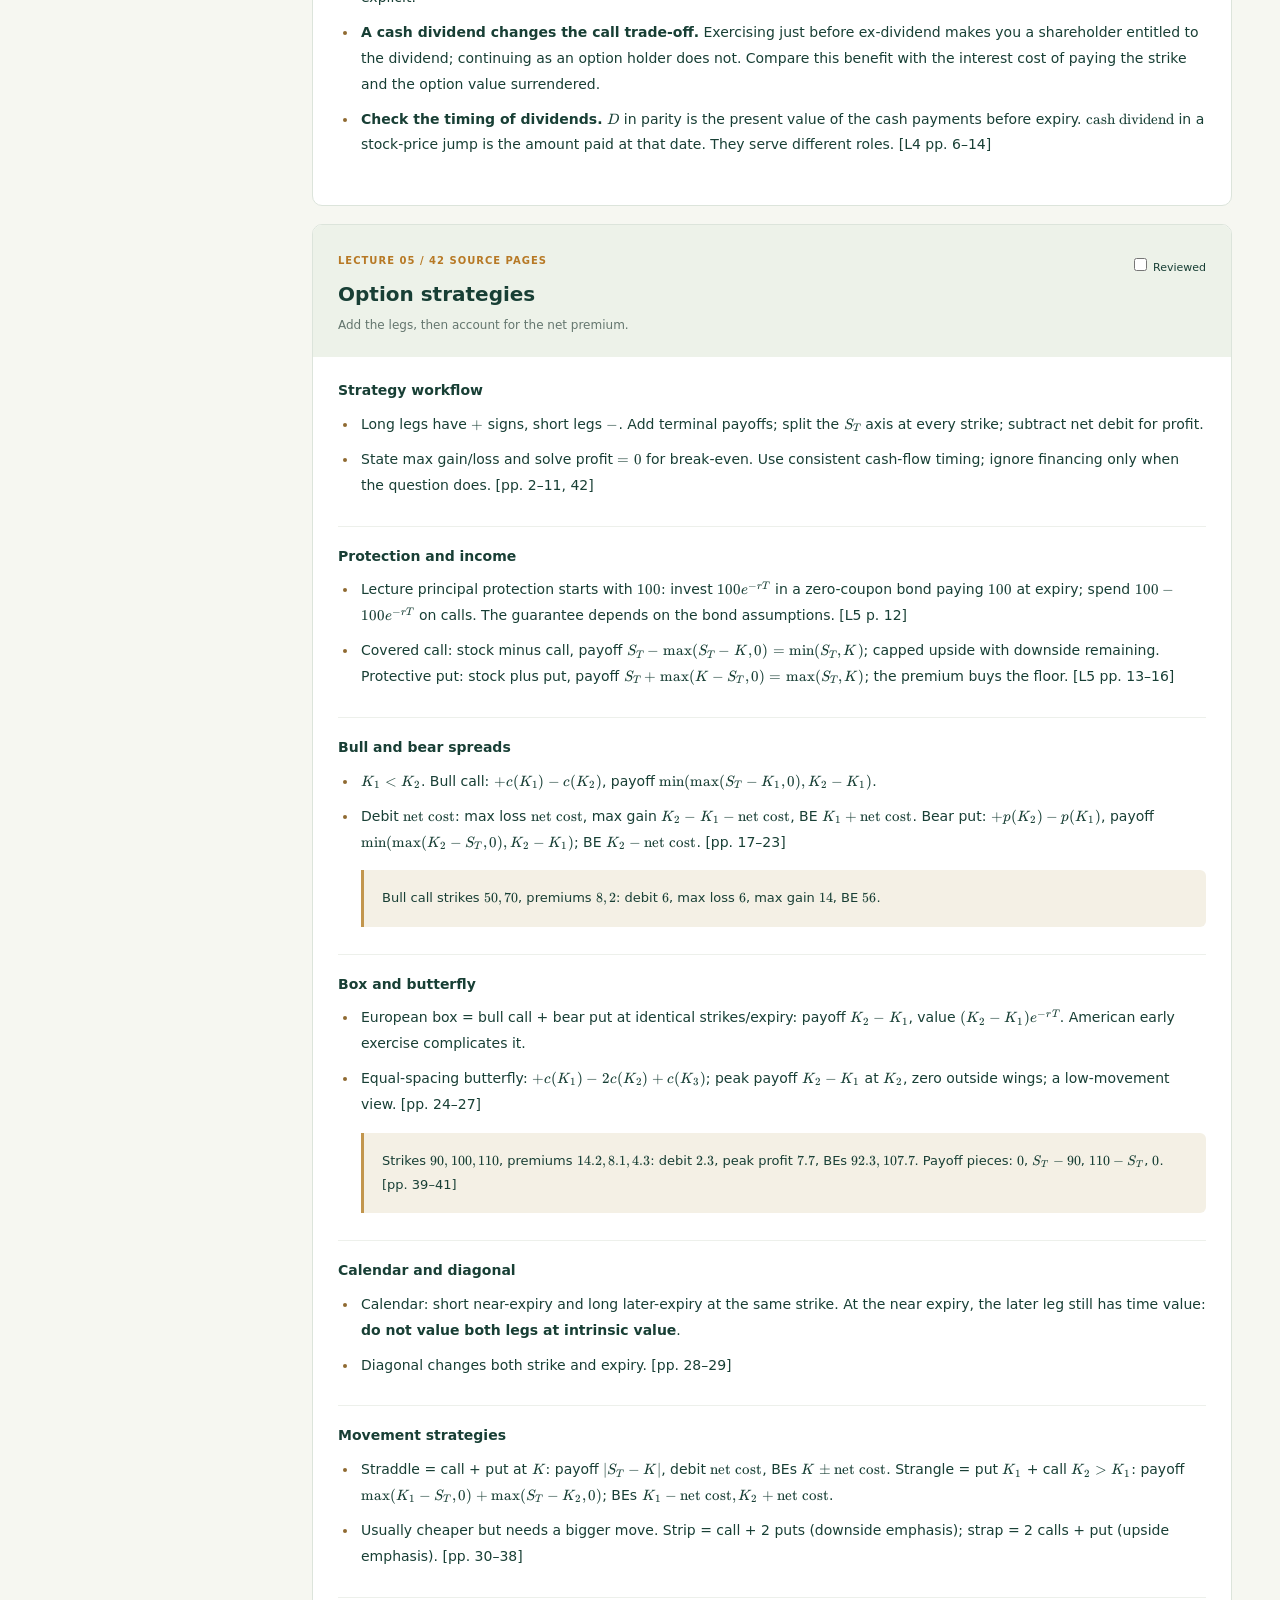
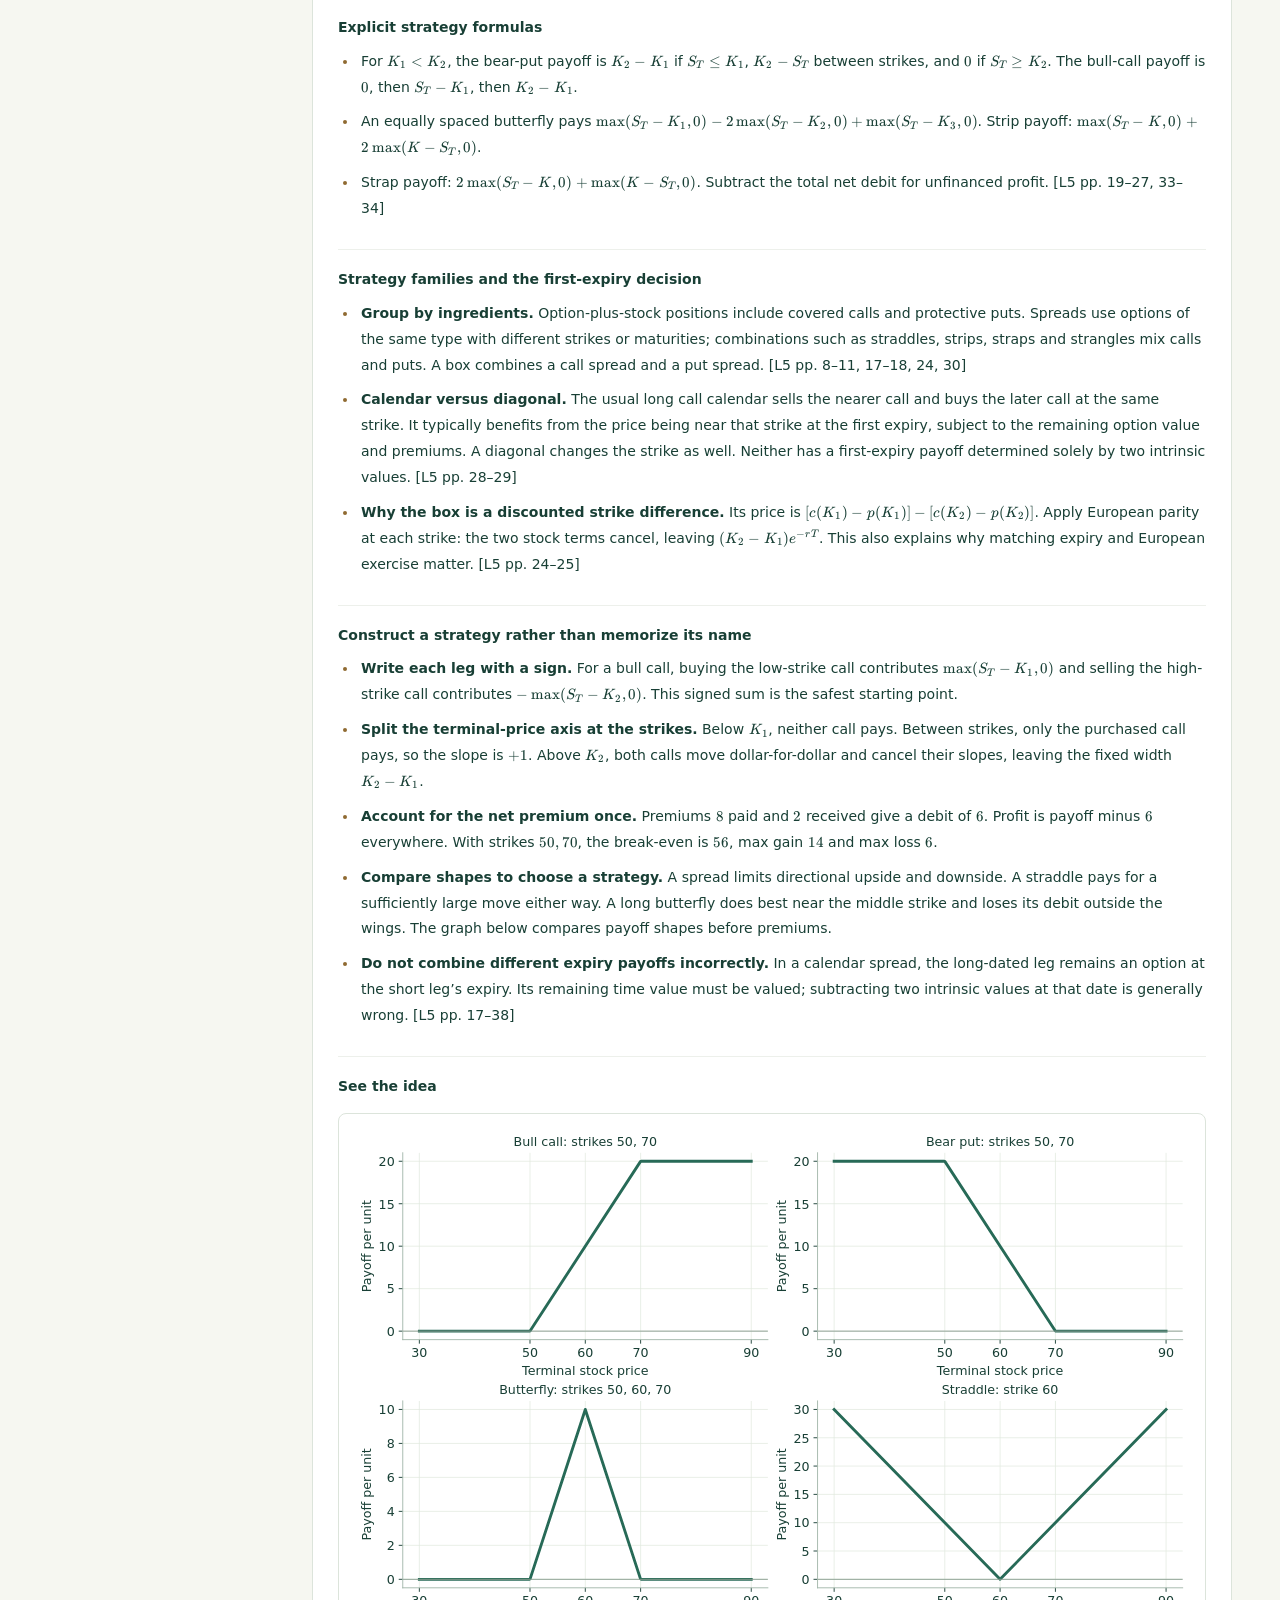
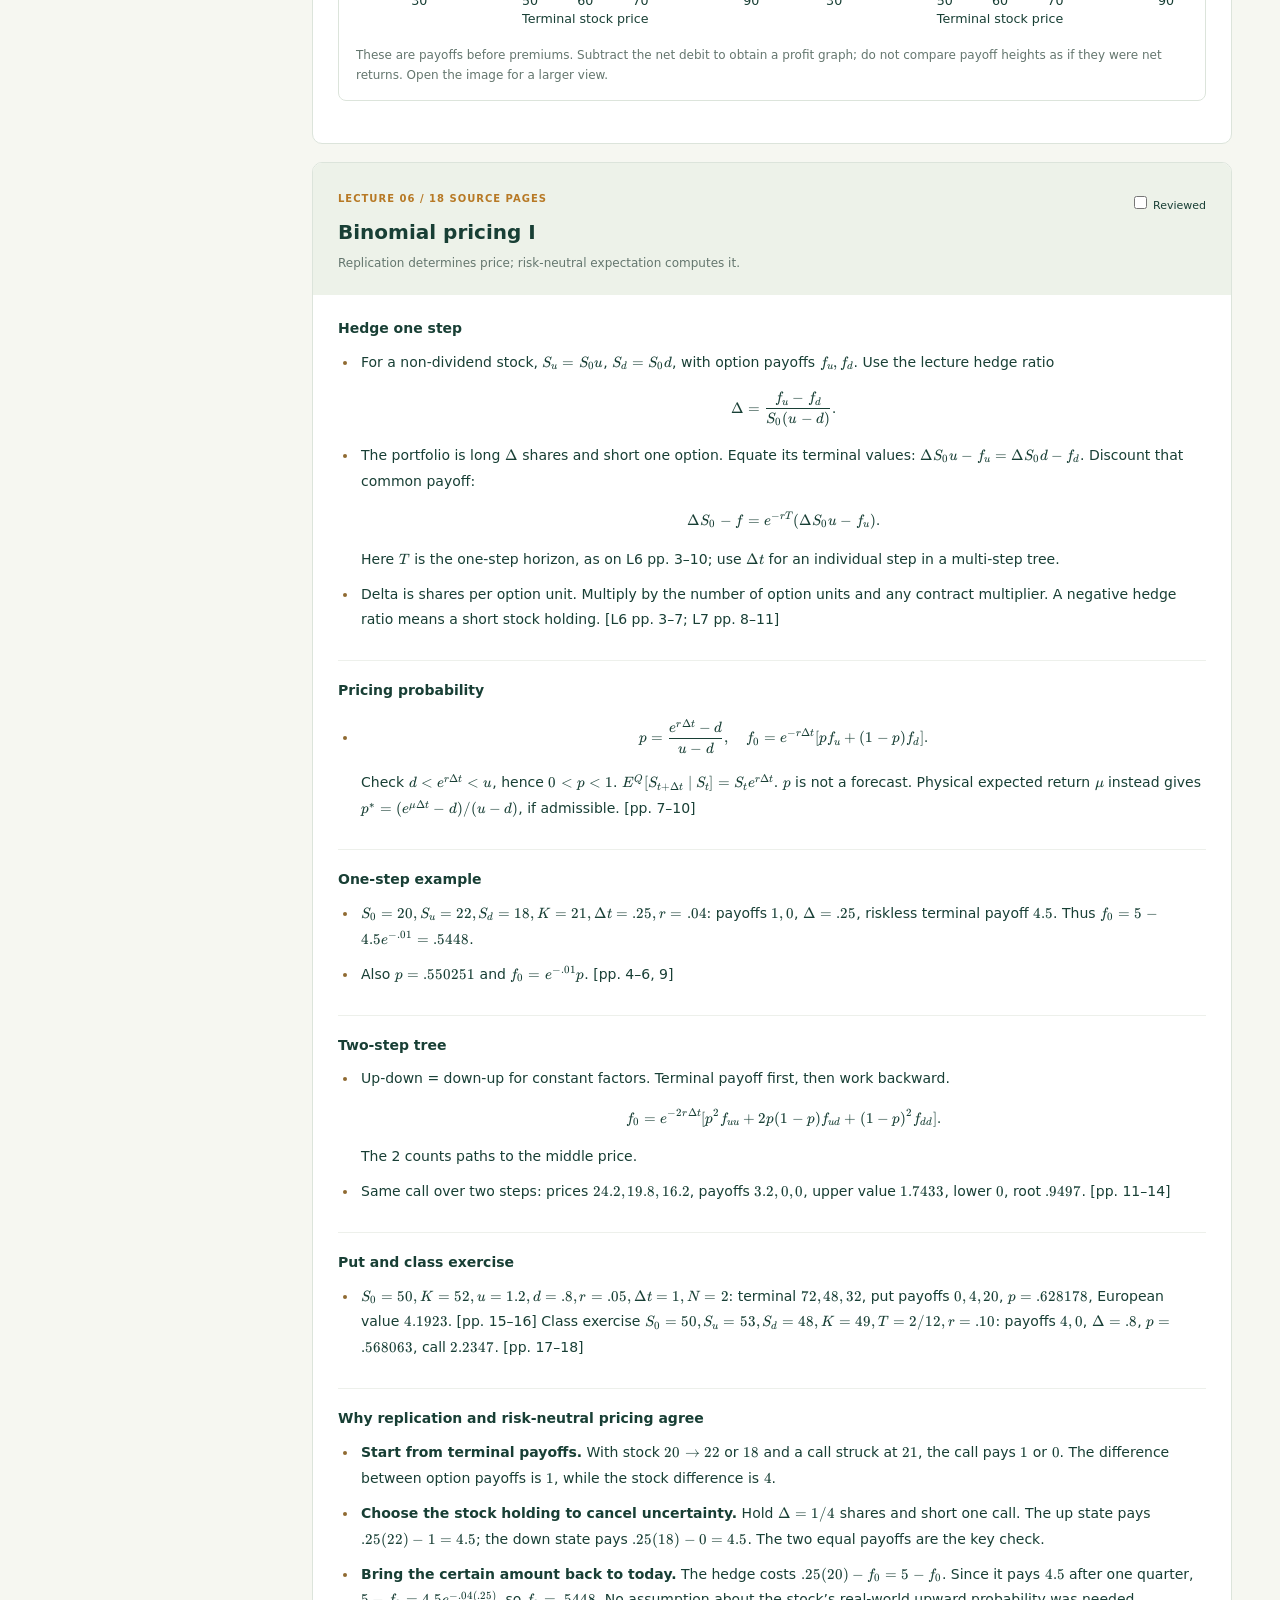
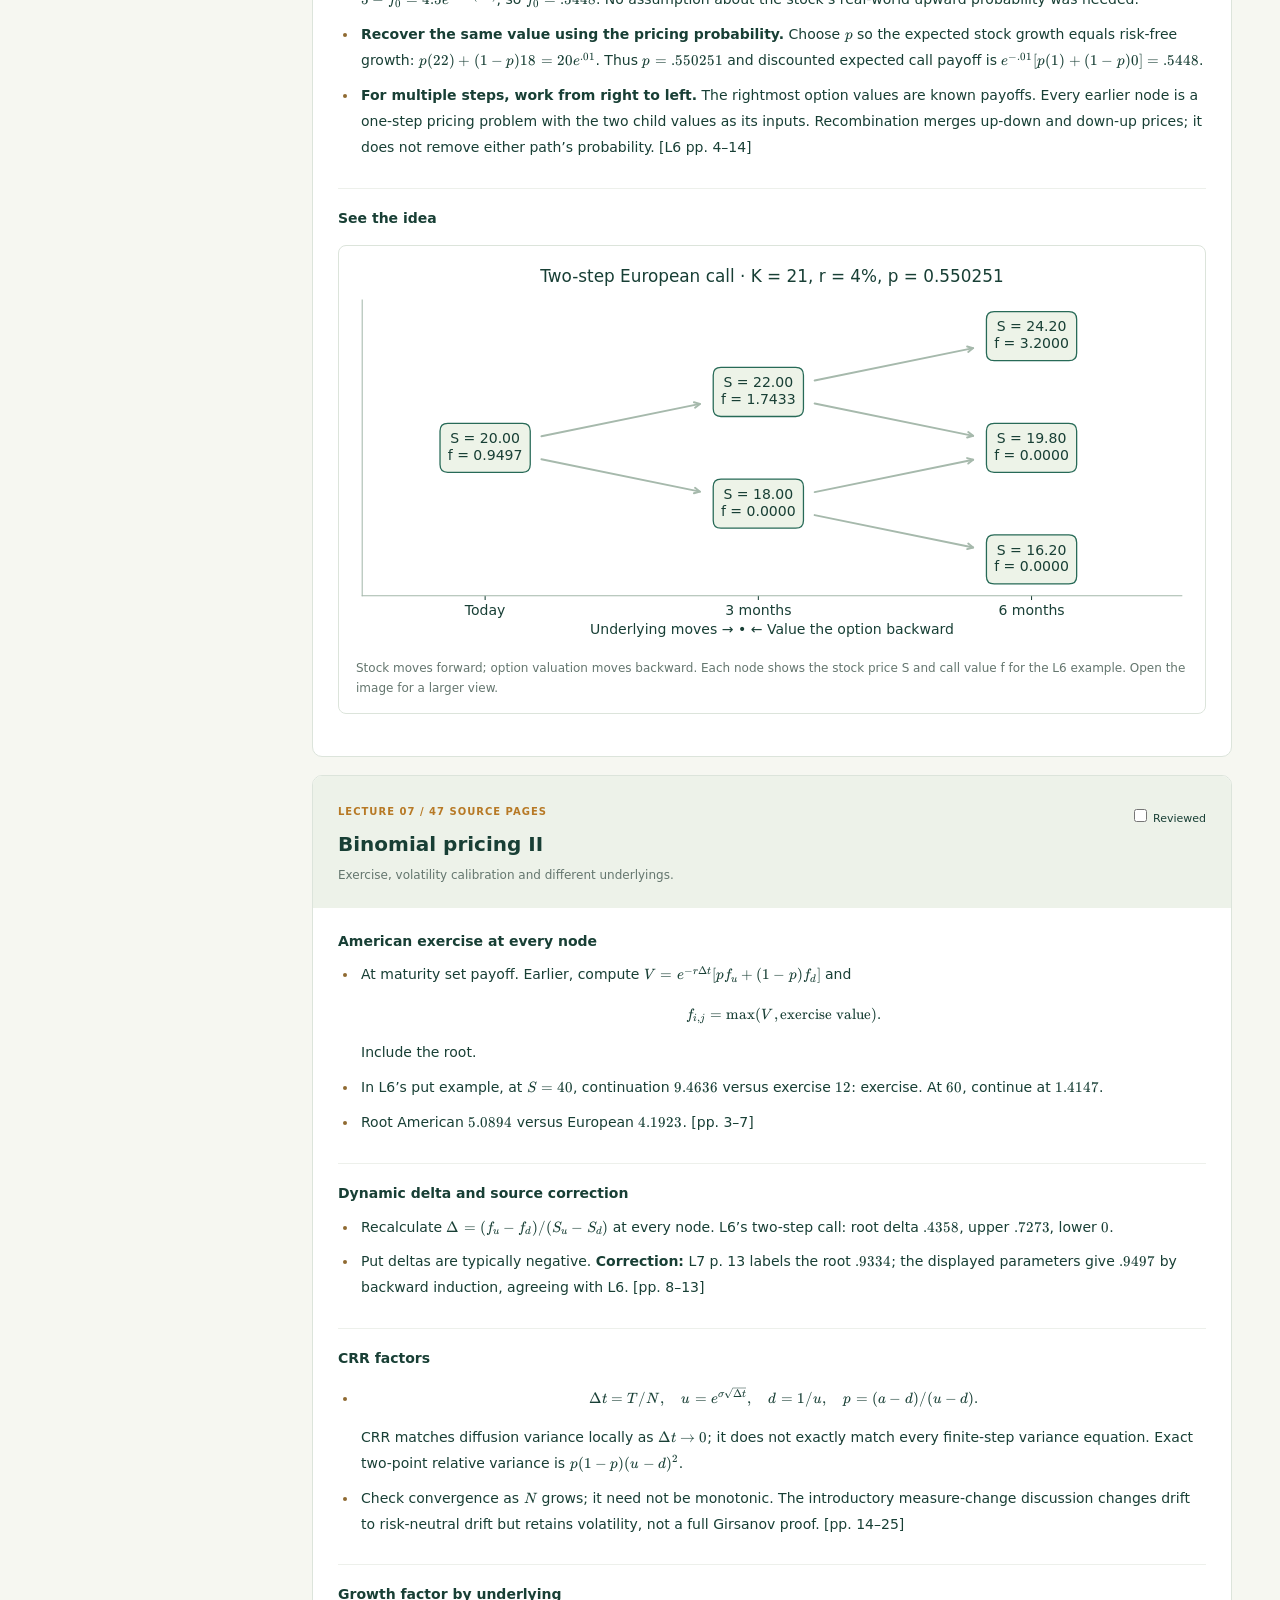
==== commit ce298d62: "Use source-specific lecture and exercise notation throughout review" ====
--- a/index.html
+++ b/index.html
@@ -1,5 +1,5 @@
 <!doctype html>
-<html lang="en"><head><meta charset="utf-8"><meta name="viewport" content="width=device-width,initial-scale=1"><meta name="description" content="FM9578A financial options: lecture notes, worked exercises, binomial trees, Brownian motion and a two-sided formula sheet."><title>FM9578A · Financial Options</title><link rel="icon" href="assets/favicon.svg"><link rel="stylesheet" href="assets/katex/katex.min.css"><link rel="stylesheet" href="assets/site.css"><script defer src="assets/katex/katex-browser.js"></script><script defer src="assets/course-data.js"></script><script defer src="assets/math.js"></script><script defer src="assets/models.js"></script><script defer src="assets/app.js"></script></head>
+<html lang="en"><head><meta charset="utf-8"><meta name="viewport" content="width=device-width,initial-scale=1"><meta name="description" content="FM9578A financial options: lecture notes, worked exercises, binomial trees, Brownian motion and a two-sided formula sheet."><title>FM9578A · Financial Options</title><link rel="icon" href="assets/favicon.svg"><link rel="stylesheet" href="assets/katex/katex.min.css"><link rel="stylesheet" href="assets/site.css?v=lecture-notation-1"><script defer src="assets/katex/katex-browser.js"></script><script defer src="assets/course-data.js?v=lecture-notation-1"></script><script defer src="assets/math.js?v=lecture-notation-1"></script><script defer src="assets/models.js"></script><script defer src="assets/app.js"></script></head>
 <body><a class="skip" href="#main">Skip to content</a><aside class="sidebar"><a class="brand" href="#home"><span class="brand-icon">ƒ</span><span>FM9578A<small>MATHEMATICS OF FINANCIAL OPTIONS</small></span></a><div class="nav-label">YOUR STUDY DESK</div><nav aria-label="Course navigation"><a href="#home">Overview <span>↗</span></a><a href="#lectures">Lecture notes <span>01–09</span></a><a href="#notation">Notation & meanings <span>23</span></a><a href="#practice">Worked exercises <span>20</span></a><a href="#dependence">Brownian dependence <span>9</span></a><a href="#lab">Interactive lab <span>⌁</span></a><a href="formula-sheet.html">Formula sheet <span>2 pp.</span></a><a href="#sources">Sources & coverage <span>✓</span></a></nav><div class="sidebar-bottom"><label for="search">Find a formula or concept</label><input id="search" type="search" placeholder="Try “delta” or “variance”…"><p id="search-status" role="status"></p><div class="progress-track"><span id="progress-bar"></span></div><p id="progress-label">0 / 9 lectures reviewed</p><small>Progress stays in this browser.</small></div></aside>
 <main id="main"><header class="topbar"><span>COURSE REVIEW / FALL 2026</span><a href="downloads/FM9578A-formula-sheet.pdf">Download PDF ↓</a></header>
 <section id="home" class="hero"><div class="eyebrow">FROM CONTRACTS TO STOCHASTIC MODELS</div><h1>Understand the risk.<br><em>Build the model.</em></h1><p>Financial options, one idea at a time. Connected notes, worked calculations and a compact reference drawn from your course materials.</p><div class="hero-actions"><a class="button" href="#lectures">Start with the lectures ↗</a><a class="button secondary" href="formula-sheet.html">Open formula sheet</a></div><div class="hero-art" aria-hidden="true"><svg viewBox="0 0 320 220"><path d="M20 180H300M40 200V20" stroke="#b8cbc3" fill="none"/><path d="M40 160H155L280 40" stroke="#e2a64b" stroke-width="5" fill="none"/><path d="M40 160L105 115L165 137L225 64L280 87" stroke="#458675" stroke-width="2" fill="none"/><circle cx="155" cy="160" r="5" fill="#e2a64b"/><text x="230" y="205" fill="#789b8d" font-size="14">terminal price</text><text x="50" y="30" fill="#789b8d" font-size="14">payoff</text></svg><div>RIGHTS → CASH FLOWS → VALUE</div></div></section>
@@ -7,11 +7,11 @@
 <section class="section"><div class="section-title"><span class="eyebrow">A CLEAR STUDY PATH</span><h2>Three connected chapters</h2></div><div class="chapter-grid"><a href="#l1"><span>01 / LECTURES 1–5</span><h3>Contracts & arbitrage</h3><p>Rights, payoffs, bounds, parity and option strategies.</p><b>Read the cash flows →</b></a><a href="#l6"><span>02 / LECTURES 6–7</span><h3>Discrete pricing</h3><p>Replication, risk-neutral probabilities and early exercise.</p><b>Build the tree →</b></a><a href="#l8"><span>03 / LECTURES 8–9</span><h3>Continuous randomness</h3><p>Wiener increments, Itô processes and correlated simulation.</p><b>Track mean & variance →</b></a></div></section>
 <section id="lectures" class="section"><div class="section-title"><span class="eyebrow">READ · CONNECT · RECALL</span><h2>Lecture notes</h2><p>Definitions, assumptions, worked examples and common traps. Page references refer to the supplied PDFs.</p></div><div id="lecture-list"></div></section>
 <section id="notation" class="section"><div class="section-title"><span class="eyebrow">KEEP THE SYMBOLS STRAIGHT</span><h2>Notation & meanings</h2><p>The same letter can mean different things. In a tree, <i>a</i> is growth; in an Itô process, it is drift.</p></div><div class="table-wrap"><table><thead><tr><th>Symbol</th><th>Meaning / units</th></tr></thead><tbody id="notation-body"></tbody></table></div></section>
-<section id="practice" class="section"><div class="section-title"><span class="eyebrow">TRY FIRST, THEN CHECK</span><h2>Worked exercises</h2><p>All 20 suggested questions, with all 97 subparts. Prompts are condensed; solutions are independently worked, not official course solutions.</p><button id="toggle-solutions" class="button secondary">Show all solutions</button></div><div id="exercise-list"></div><h3>Lecture 7 exercises</h3><p>Exercises 1 and 4 are the same pricing task and are grouped. Every distinct parameter set is retained.</p><div id="extra-list"></div></section>
-<section id="dependence" class="section"><div class="section-title"><span class="eyebrow">INCREMENTS ≠ LEVELS</span><h2>Brownian independence & dependence</h2></div><div class="callout math-content">$\operatorname{Cov}(W_s,W_t)=\min(s,t)$. For forward increments, covariance equals overlap length: $\max(0,\min(b,d)-\max(a,c))$ for $W_b-W_a$ and $W_d-W_c$. Linear combinations of Brownian levels are jointly Gaussian: zero covariance then implies independence. This shortcut does not apply to arbitrary nonlinear functions.</div><div id="dependence-list"></div></section>
+<section id="practice" class="section"><div class="section-title"><span class="eyebrow">TRY FIRST, THEN CHECK</span><h2>Worked exercises</h2><p>All 20 suggested questions, with a clear prompt beside each of the 97 solution subparts. Before calculating: choose the method, state its assumptions and check time units. Afterward: check the sign, units and whether the result is exact or local. Solutions are independently worked, not official course solutions.</p><button id="toggle-solutions" class="button secondary">Show all solutions</button></div><div id="exercise-list"></div><h3>Lecture 7 exercises</h3><p>Exercises 1 and 4 are the same pricing task and are grouped. Every distinct parameter set is retained.</p><div id="extra-list"></div></section>
+<section id="dependence" class="section"><div class="section-title"><span class="eyebrow">INCREMENTS ≠ LEVELS</span><h2>Brownian independence & dependence</h2></div><div class="callout math-content">$\operatorname{Cov}(Z(s),Z(t))=\min(s,t)$. For forward increments, covariance equals overlap length: $\max(0,\min(b,d)-\max(a,c))$ for $Z(b)-Z(a)$ and $Z(d)-Z(c)$. Linear combinations of Brownian levels are jointly Gaussian: zero covariance then implies independence. This shortcut does not apply to arbitrary nonlinear functions.</div><div id="dependence-list"></div></section>
 <section id="lab" class="section"><div class="section-title"><span class="eyebrow">CHANGE AN INPUT. SEE WHY.</span><h2>Interactive lab</h2><p>Course-scale tools for checking intuition and arithmetic.</p></div>
 <article class="lab-card"><h3>01 / Option payoff explorer</h3><p>Payoff and profit per underlying unit. Net debit is paid initially; this illustration ignores financing.</p><form id="payoff-form" class="controls"><label>Strategy<select name="strategy"><option value="call">Long call</option><option value="put">Long put</option><option value="straddle">Straddle</option><option value="bull">Bull call spread</option><option value="bear">Bear put spread</option><option value="strangle">Strangle</option><option value="butterfly">Butterfly</option><option value="covered">Covered call</option><option value="protective">Protective put</option><option value="strip">Strip</option><option value="strap">Strap</option></select></label><label>Strike K / lower strike<input name="K" type="number" value="75" min=".01" step="any"></label><label>Strike width<input name="width" type="number" value="20" min=".01" step="any"></label><label>Net debit (all legs)<input name="debit" type="number" value="6" step="any"></label><button class="button">Plot payoff</button></form><div id="payoff-result" role="status"></div><svg id="payoff-chart" viewBox="0 0 760 300" role="img" aria-label="Option payoff and profit across terminal underlying prices"></svg><p class="legend"><span class="dot green"></span> Payoff <span class="dot amber"></span> Profit</p></article>
 <article class="lab-card"><h3>02 / CRR binomial pricer</h3><p>Continuous yields only; no discrete cash-dividend adjustment. Rates are decimals: 0.05 means 5%.</p><form id="tree-form" class="controls"><label>Underlying<select name="underlying"><option value="stock">Stock / index</option><option value="fx">Foreign currency</option><option value="future">Futures</option></select></label><label>Option<select name="kind"><option value="call">Call</option><option value="put">Put</option></select></label><label>Exercise<select name="style"><option value="european">European</option><option value="american">American</option></select></label><label>Current price S₀ / F₀<input name="S" type="number" value="45" min=".0001" step="any"></label><label>Strike K<input name="K" type="number" value="48" min=".0001" step="any"></label><label>Domestic r<input name="r" type="number" value=".05" step="any"></label><label>Yield q / foreign r_f<input name="q" type="number" value="0" step="any"></label><label>Volatility σ<input name="sigma" type="number" value=".3" min=".0001" step="any"></label><label>Years T<input name="T" type="number" value="1" min=".0001" step="any"></label><label>Steps N (1–200)<input name="N" type="number" value="2" min="1" max="200" step="1"></label><button class="button">Price option</button></form><div id="tree-result" role="status"></div><div id="tree-nodes" class="table-wrap"></div></article>
-<article class="lab-card"><h3>03 / Brownian scaling & correlated paths</h3><p>Two standard Brownian paths; reproducible seed, fresh independent normal pairs each step. One path is not a distribution.</p><form id="brownian-form" class="controls"><label>Time horizon T<input name="T" type="number" value="1" min=".01" max="20" step="any"></label><label>Correlation ρ<input name="rho" type="number" value=".65" min="-1" max="1" step="any"></label><label>Seed<input name="seed" type="number" value="9578" step="1"></label><button class="button">Simulate paths</button></form><div id="brownian-result" role="status"></div><svg id="brownian-chart" viewBox="0 0 760 300" role="img" aria-label="Two correlated Brownian sample paths"></svg><p class="legend"><span class="dot green"></span> W₁ <span class="dot amber"></span> W₂</p></article></section>
+<article class="lab-card"><h3>03 / Brownian scaling & correlated paths</h3><p>Two standard Brownian paths; reproducible seed, fresh independent normal pairs each step. One path is not a distribution.</p><form id="brownian-form" class="controls"><label>Time horizon T<input name="T" type="number" value="1" min=".01" max="20" step="any"></label><label>Correlation ρ<input name="rho" type="number" value=".65" min="-1" max="1" step="any"></label><label>Seed<input name="seed" type="number" value="9578" step="1"></label><button class="button">Simulate paths</button></form><div id="brownian-result" role="status"></div><svg id="brownian-chart" viewBox="0 0 760 300" role="img" aria-label="Two correlated Brownian sample paths"></svg><p class="legend"><span class="dot green"></span> $z_1$ <span class="dot amber"></span> $z_2$</p></article></section>
 <section id="sources" class="section"><div class="section-title"><span class="eyebrow">TRACEABLE, COURSE-SPECIFIC</span><h2>Sources & coverage</h2></div><p>Based on the 11 supplied documents: 251 lecture pages, 3 supplement pages and 7 exercise pages. Repeated slide builds are grouped; the source map accounts for every physical page. Original PDFs are not republished.</p><div id="source-table"></div><div class="callout"><b>Read the limitations.</b> The Lecture 2 margin spreadsheet was not supplied. Lecture 7 p. 13 contains a root-price inconsistency (0.9334 versus computed 0.9497). CRR variance matching is local/asymptotic; state-dependent finite-step Itô moments are approximations. These distinctions are preserved in the notes.</div><p><a href="downloads/FM9578A-notes.md">Download complete notes & solutions (Markdown) ↓</a> · <a href="downloads/source-coverage.json">Detailed source map</a> · <a href="downloads/coverage-audit.md">Topic-by-topic coverage audit</a> · <a href="https://github.com/ericbian22/FM9578A">GitHub repository ↗</a></p></section>
 <footer>FM9578A · Course review companion · Based on supplied Lectures 1–9<br>Formula sheet: US Letter, two pages. Print duplex at 100%, flip on long edge.</footer></main></body></html>
--- a/assets/site.css
+++ b/assets/site.css
@@ -7,3 +7,8 @@
 .study-points{padding-left:20px;margin:8px 0;list-style-type:disc}.study-points li{padding-left:3px;margin:9px 0}.study-points li::marker{color:#8f6a31}.study-points li p{margin:6px 0}.study-figure{margin:14px 0 4px;padding:14px;border:1px solid var(--line);border-radius:8px;background:#fff}.study-figure img{display:block;width:100%;height:auto;max-height:650px;object-fit:contain}.study-figure a{display:block}.study-figure figcaption{font-size:12px;line-height:1.65;color:var(--muted);margin:12px 3px 0}.solution-reasoning{background:#f3f5ee;border-radius:6px;padding:12px 16px;margin-top:12px;font-size:13px}.solution-reasoning h4{margin:0 0 6px;font-size:12px}.solution-reasoning .study-points{margin-bottom:0}
 @media(max-width:540px){.study-figure{padding:4px}.study-figure figcaption{font-size:11px}.study-points{padding-left:17px}.solution-reasoning{padding:10px}}
 @media(prefers-reduced-motion:reduce){html{scroll-behavior:auto}*{transition:none!important}}
+
+.answer-prompt{font-weight:700;color:var(--ink);margin:0 0 8px;line-height:1.6}
+.math-display .katex-display>.katex{min-width:max-content}
+.formula-scrollable::before{content:'↔ Scroll formula';display:block;position:sticky;left:0;width:fit-content;max-width:100%;font:11px/1.5 Arial,sans-serif;color:var(--muted);margin-bottom:4px}
+.formula-scrollable:focus-visible{outline:2px solid #458675;outline-offset:2px}
